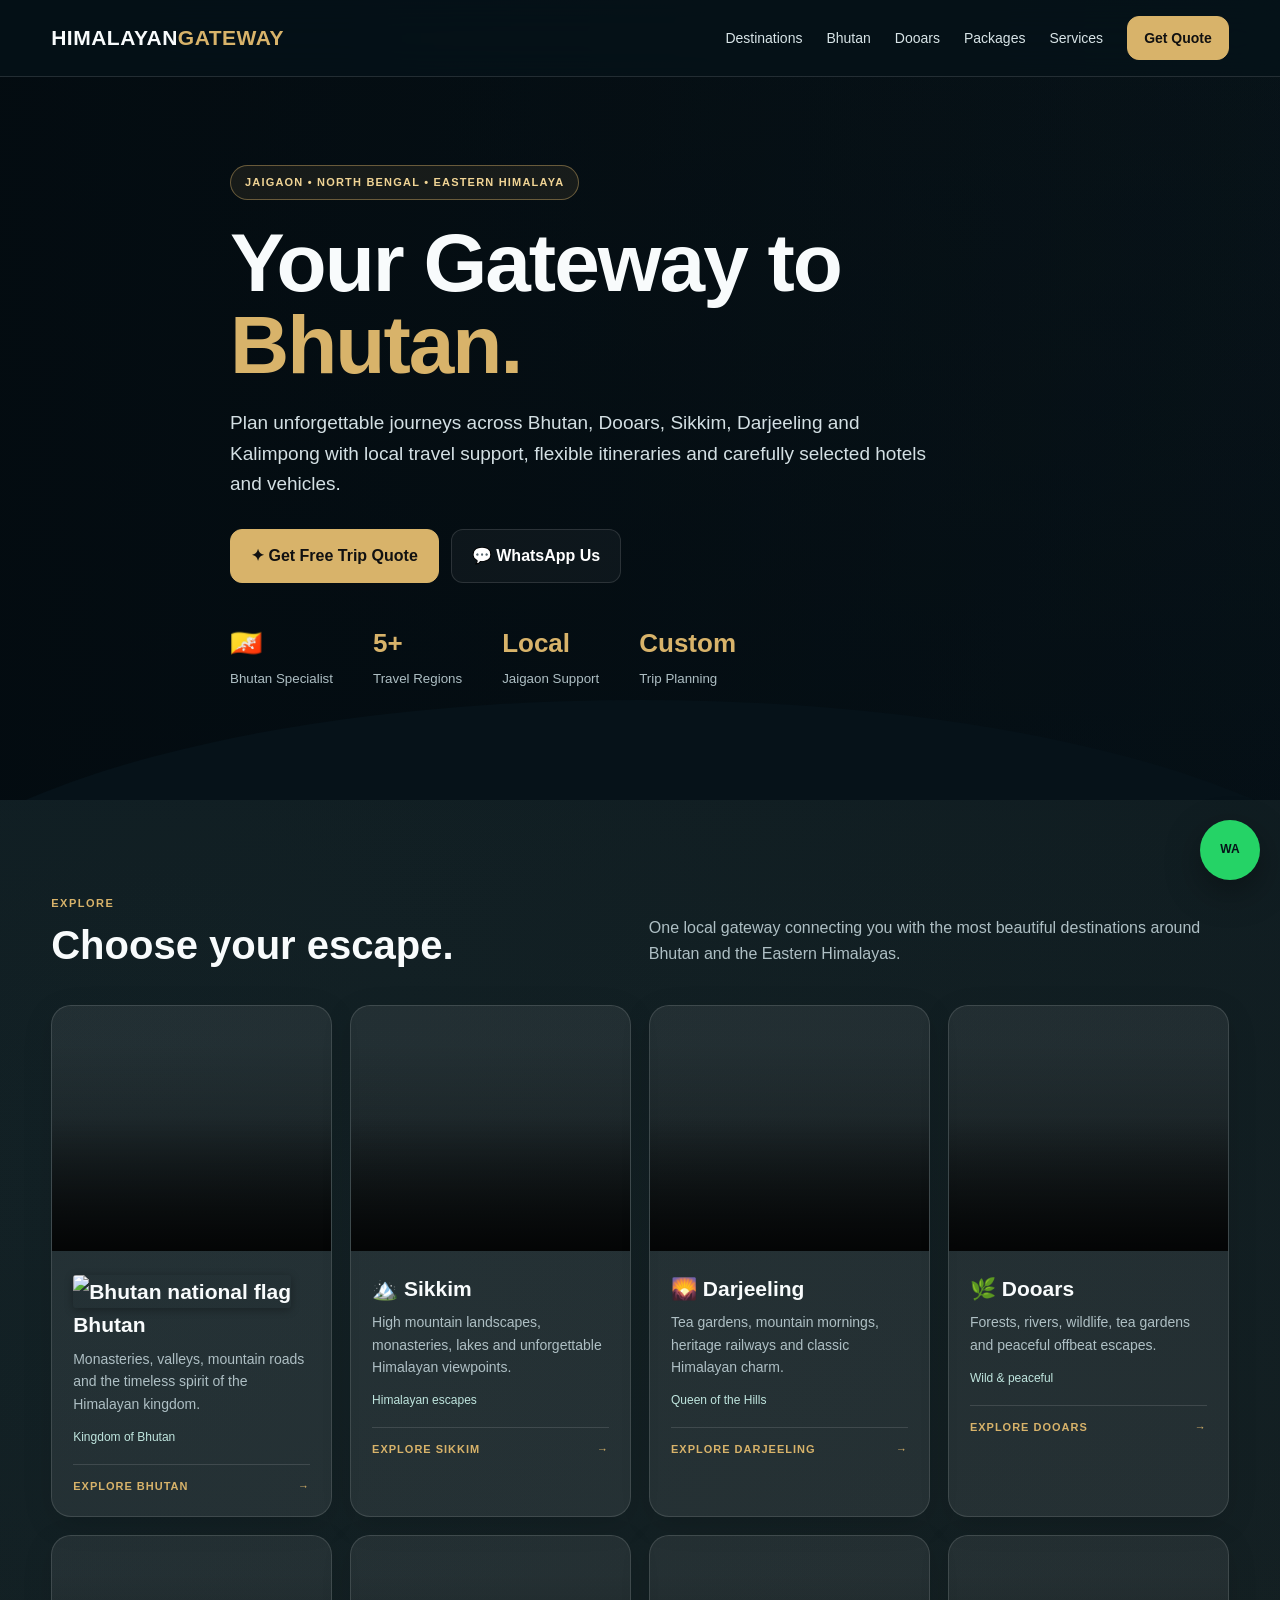
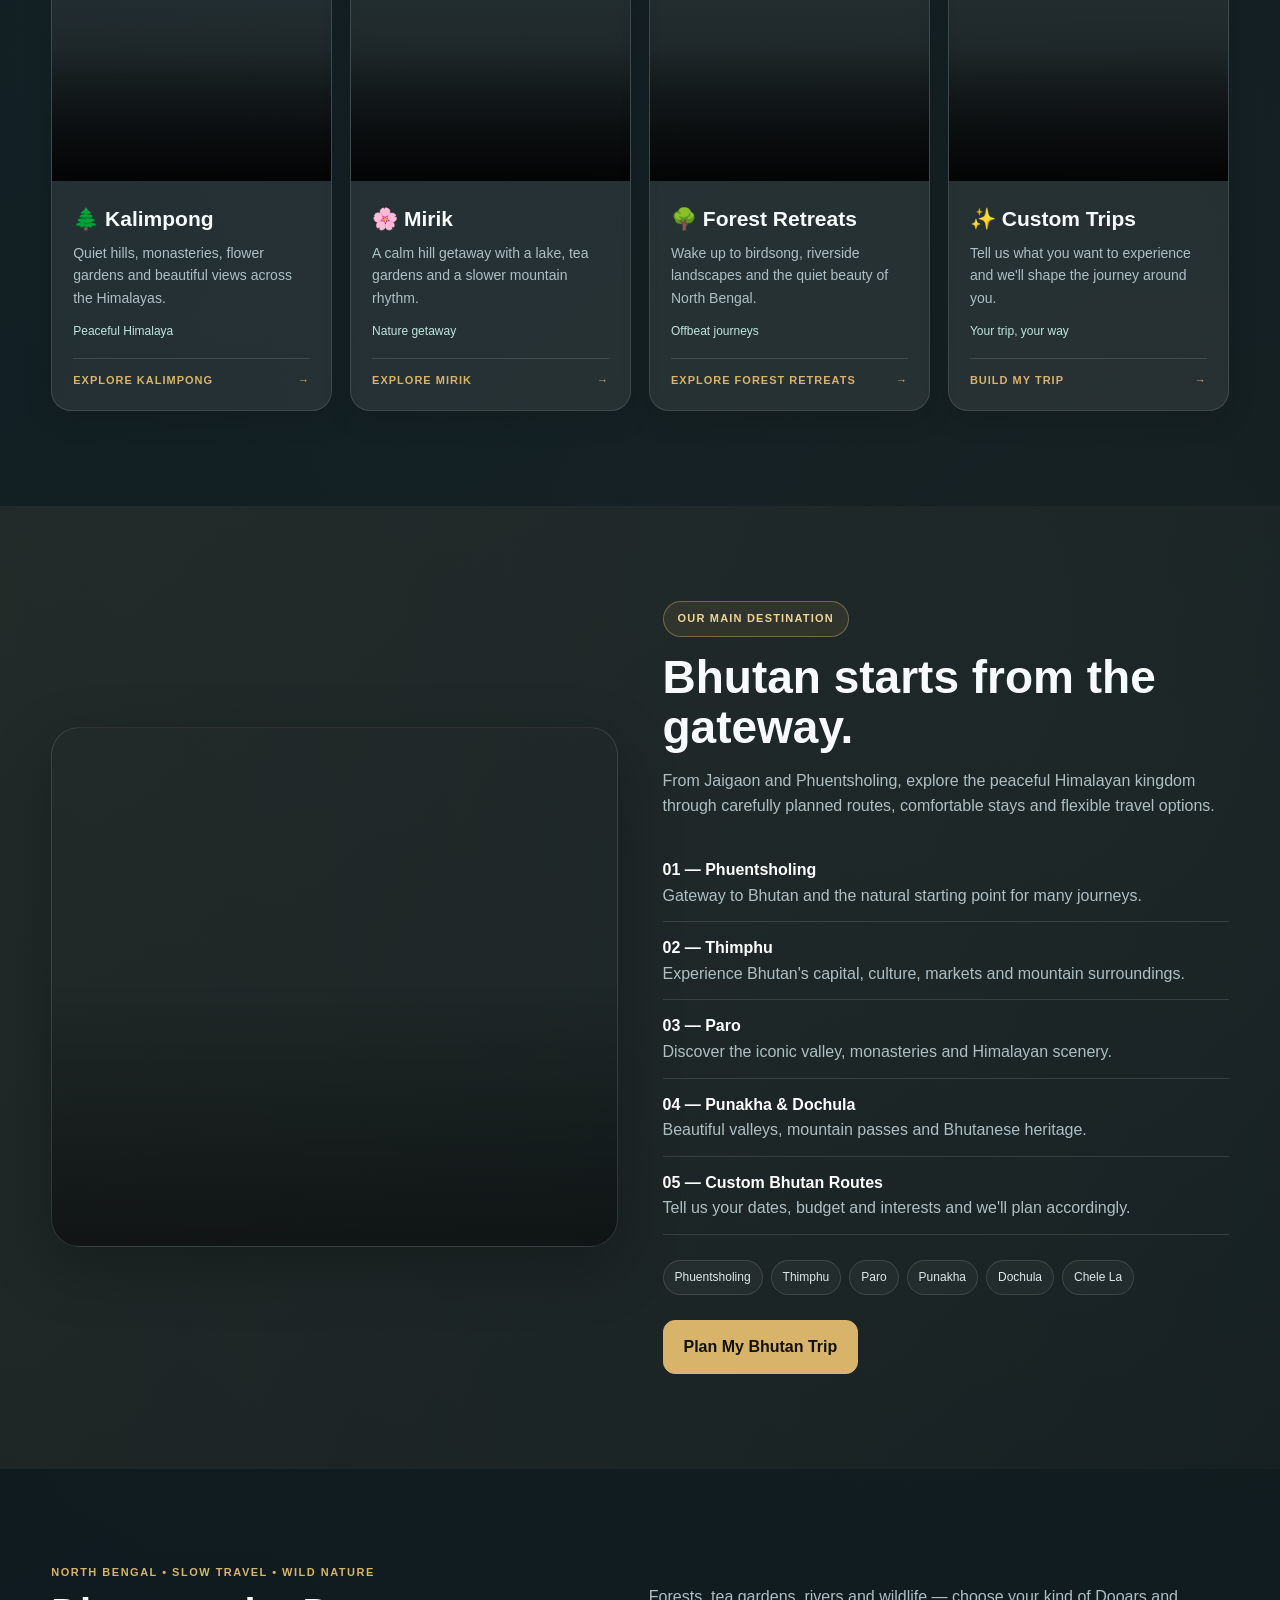
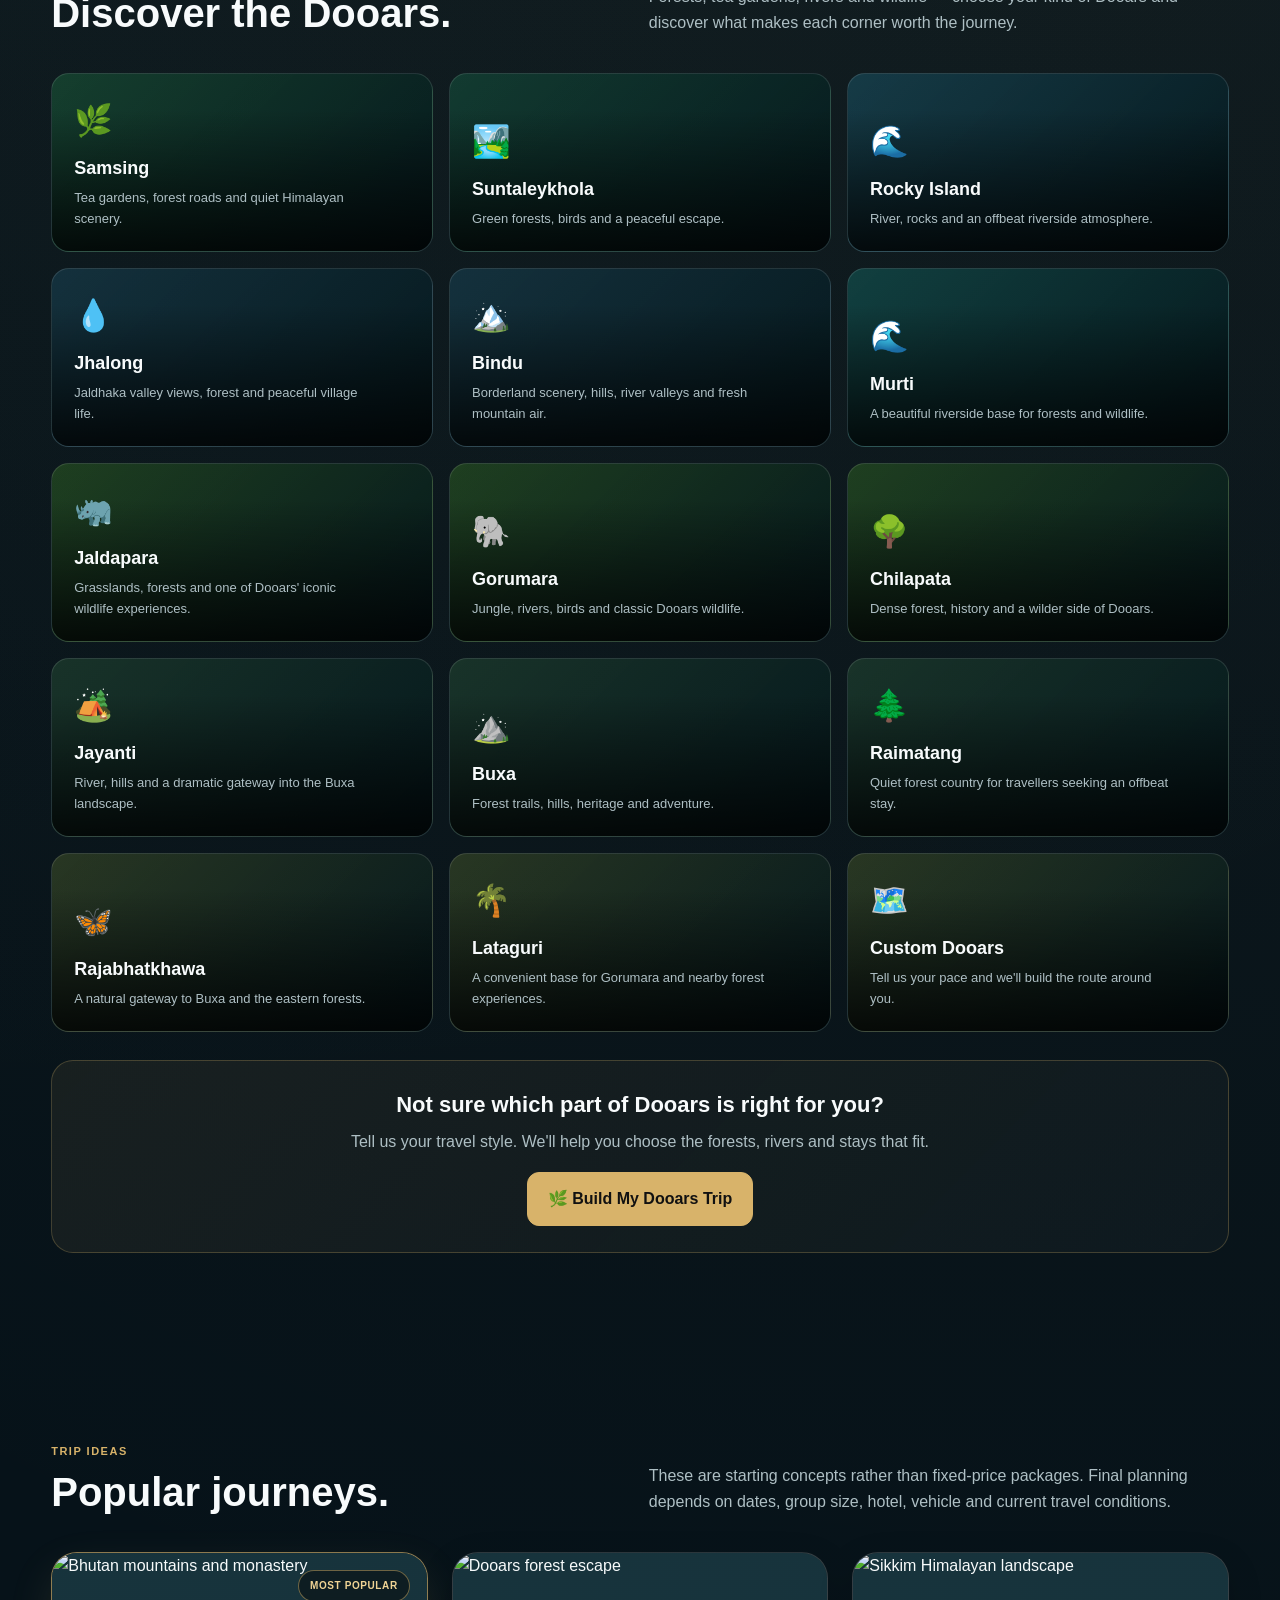
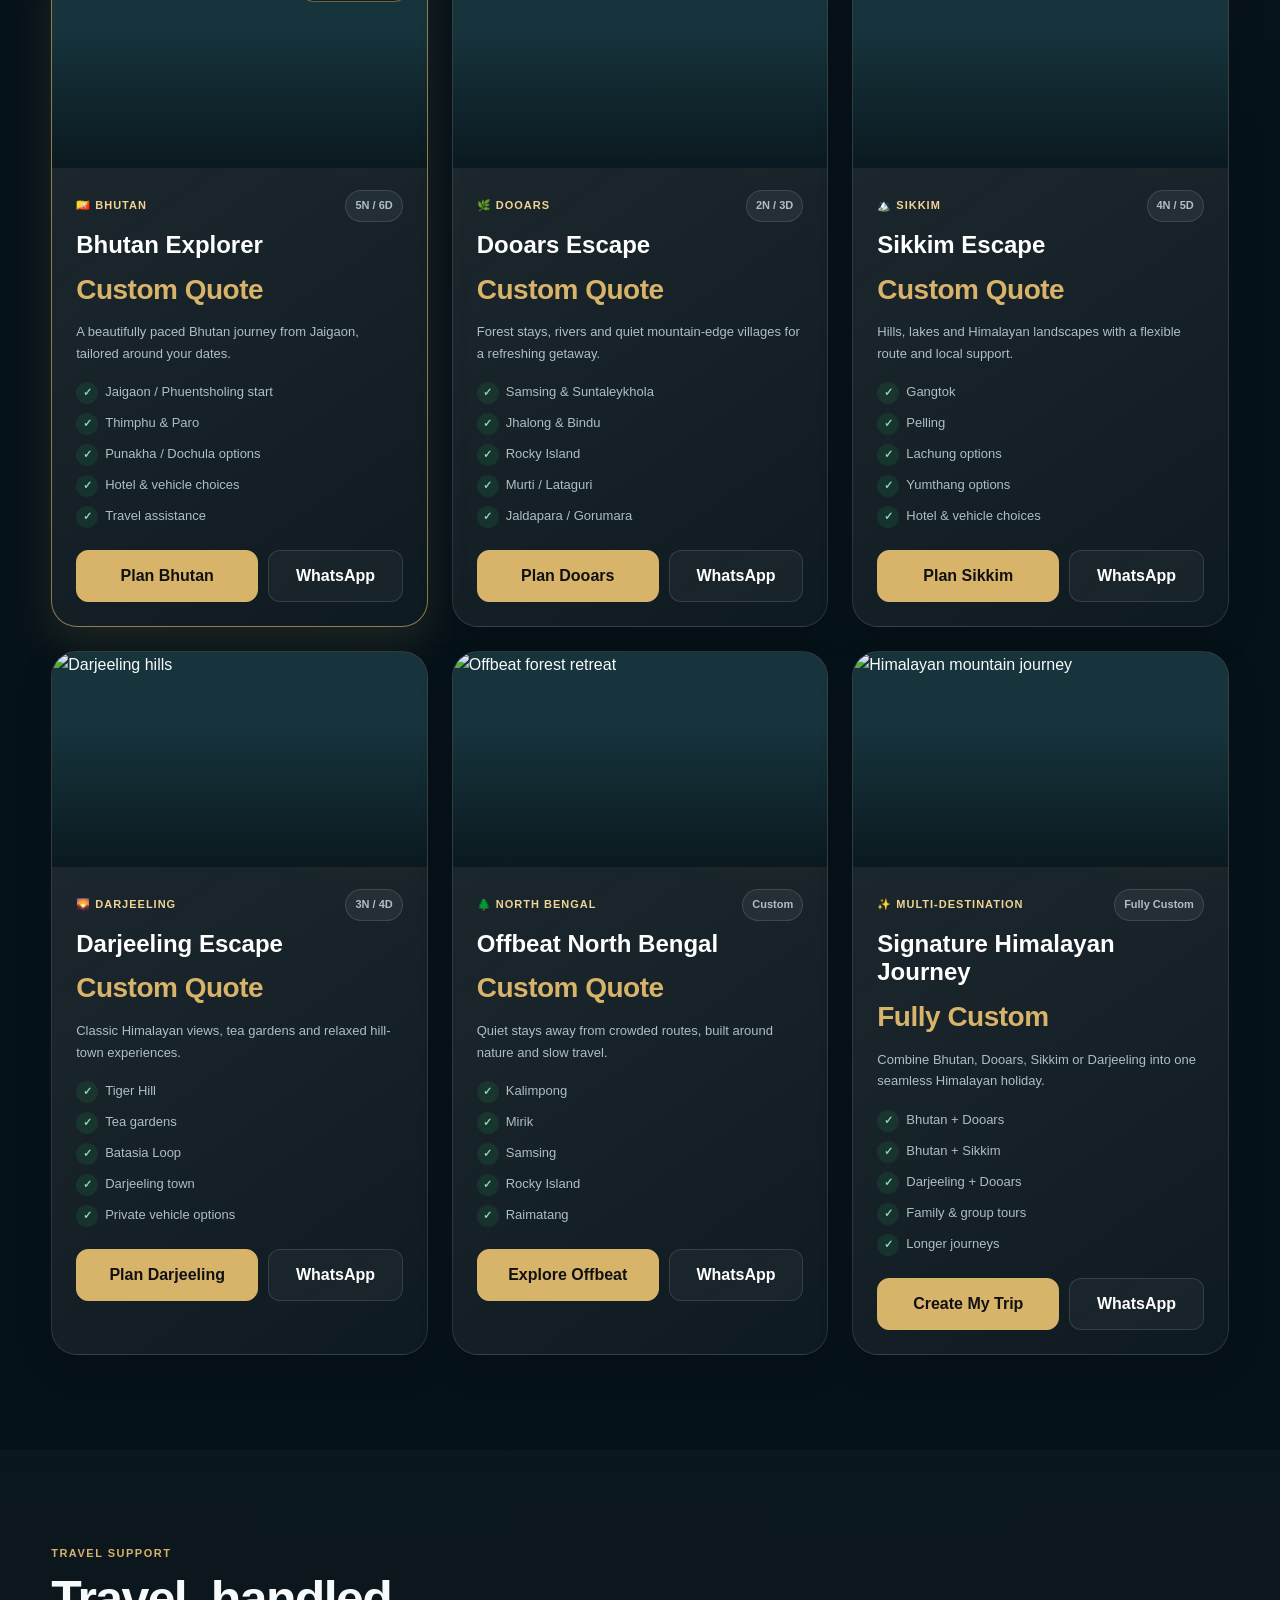
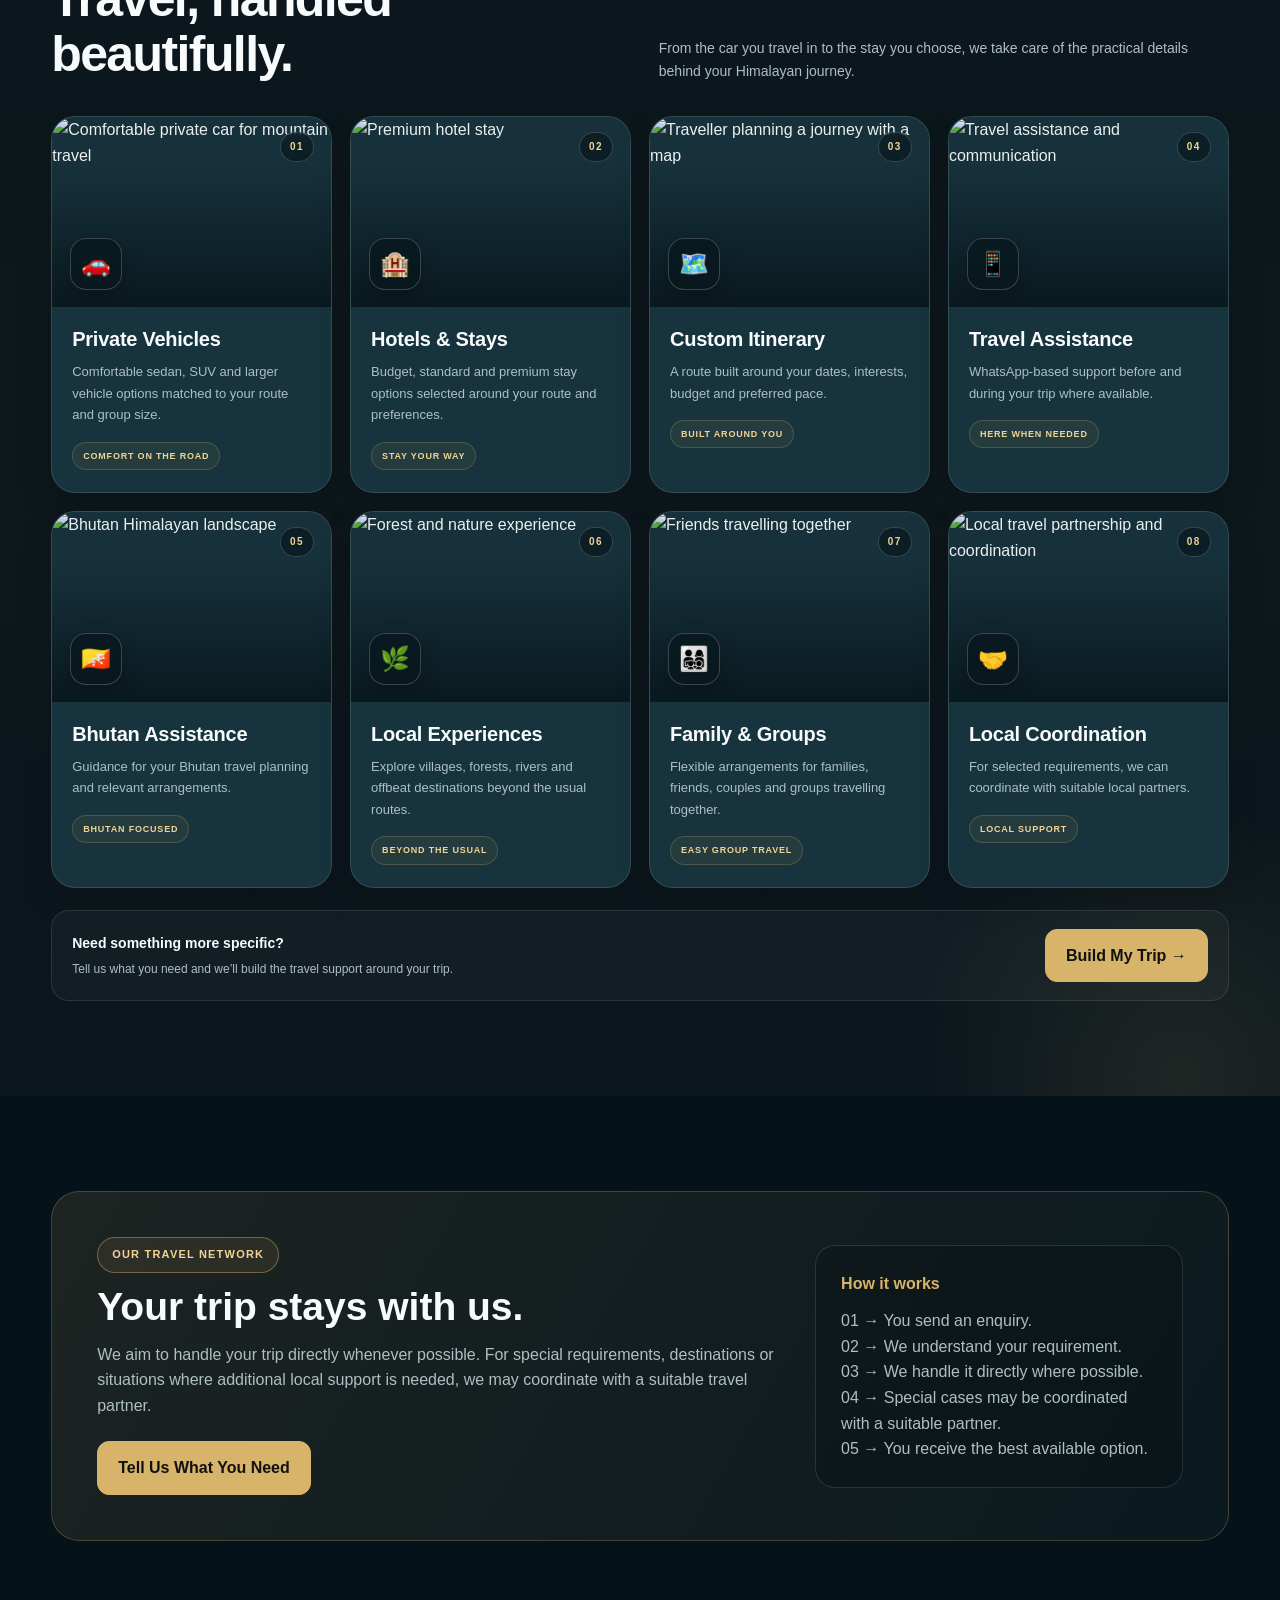
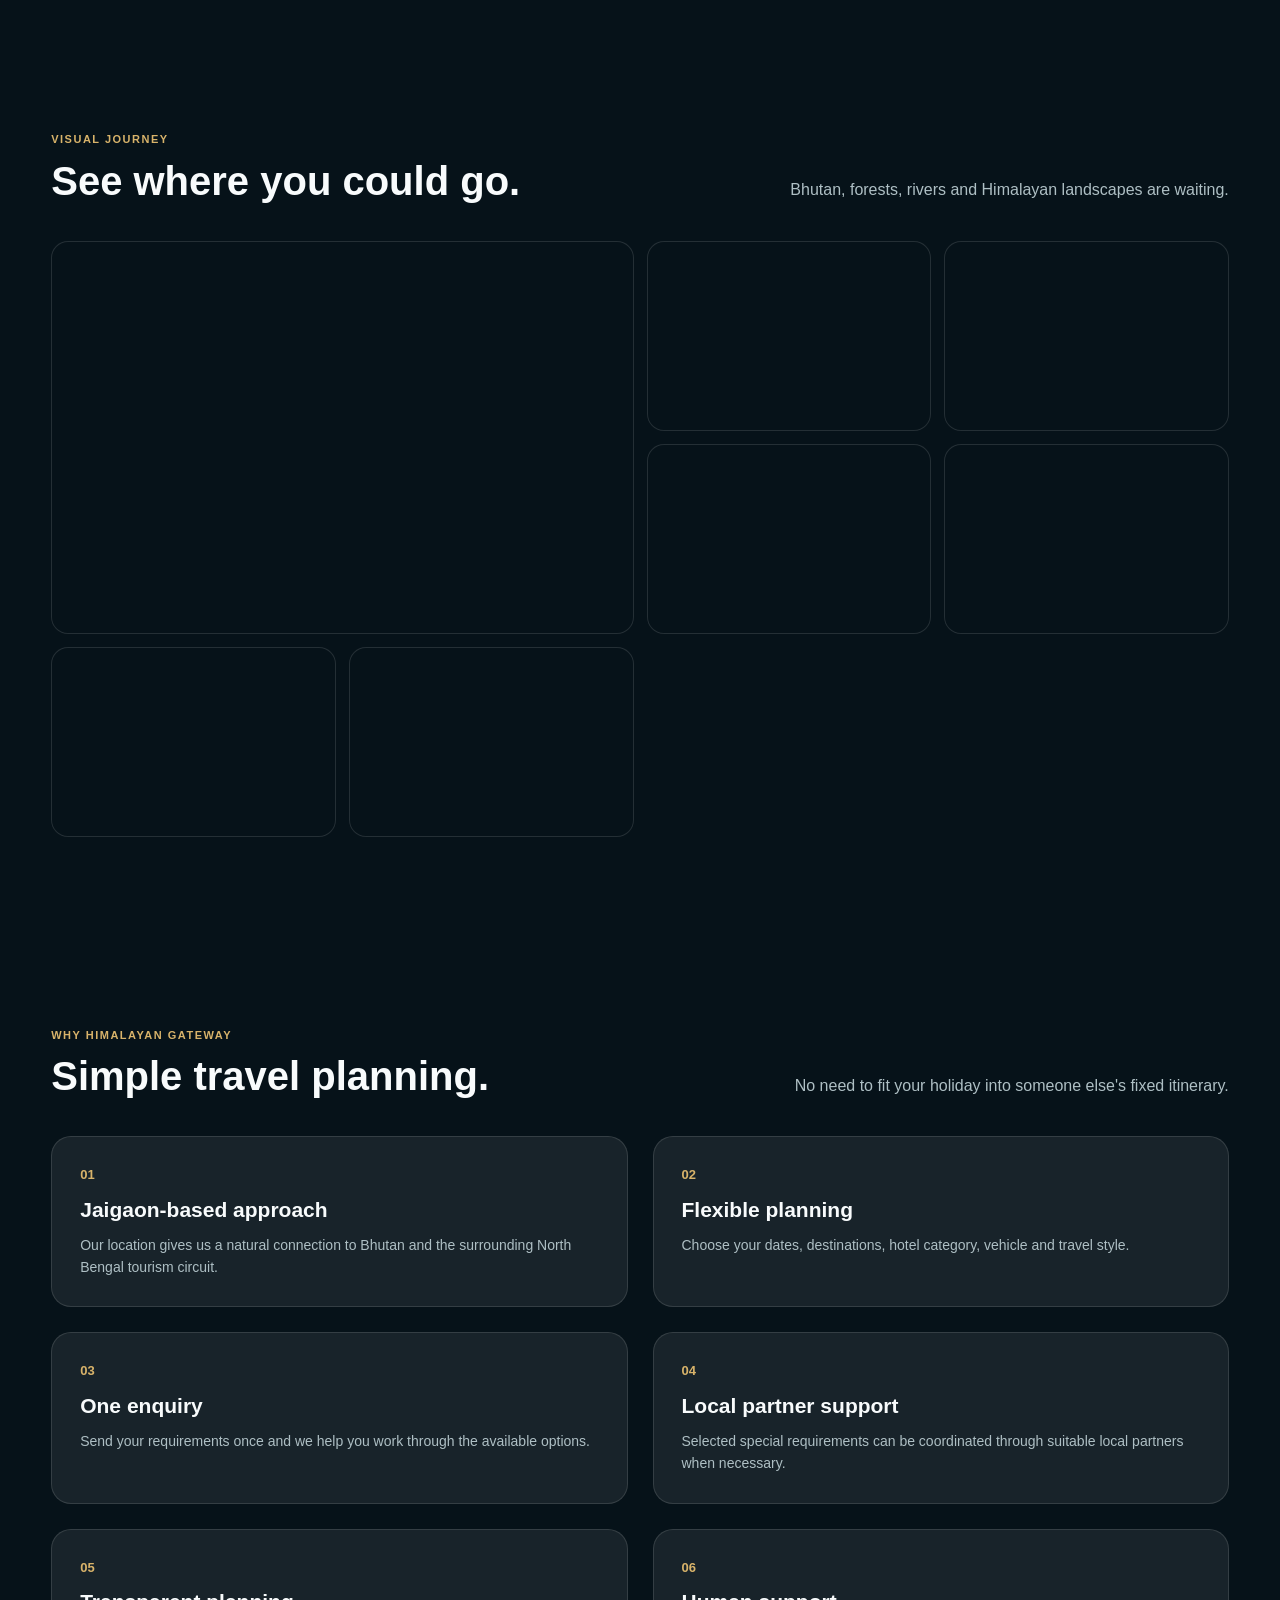
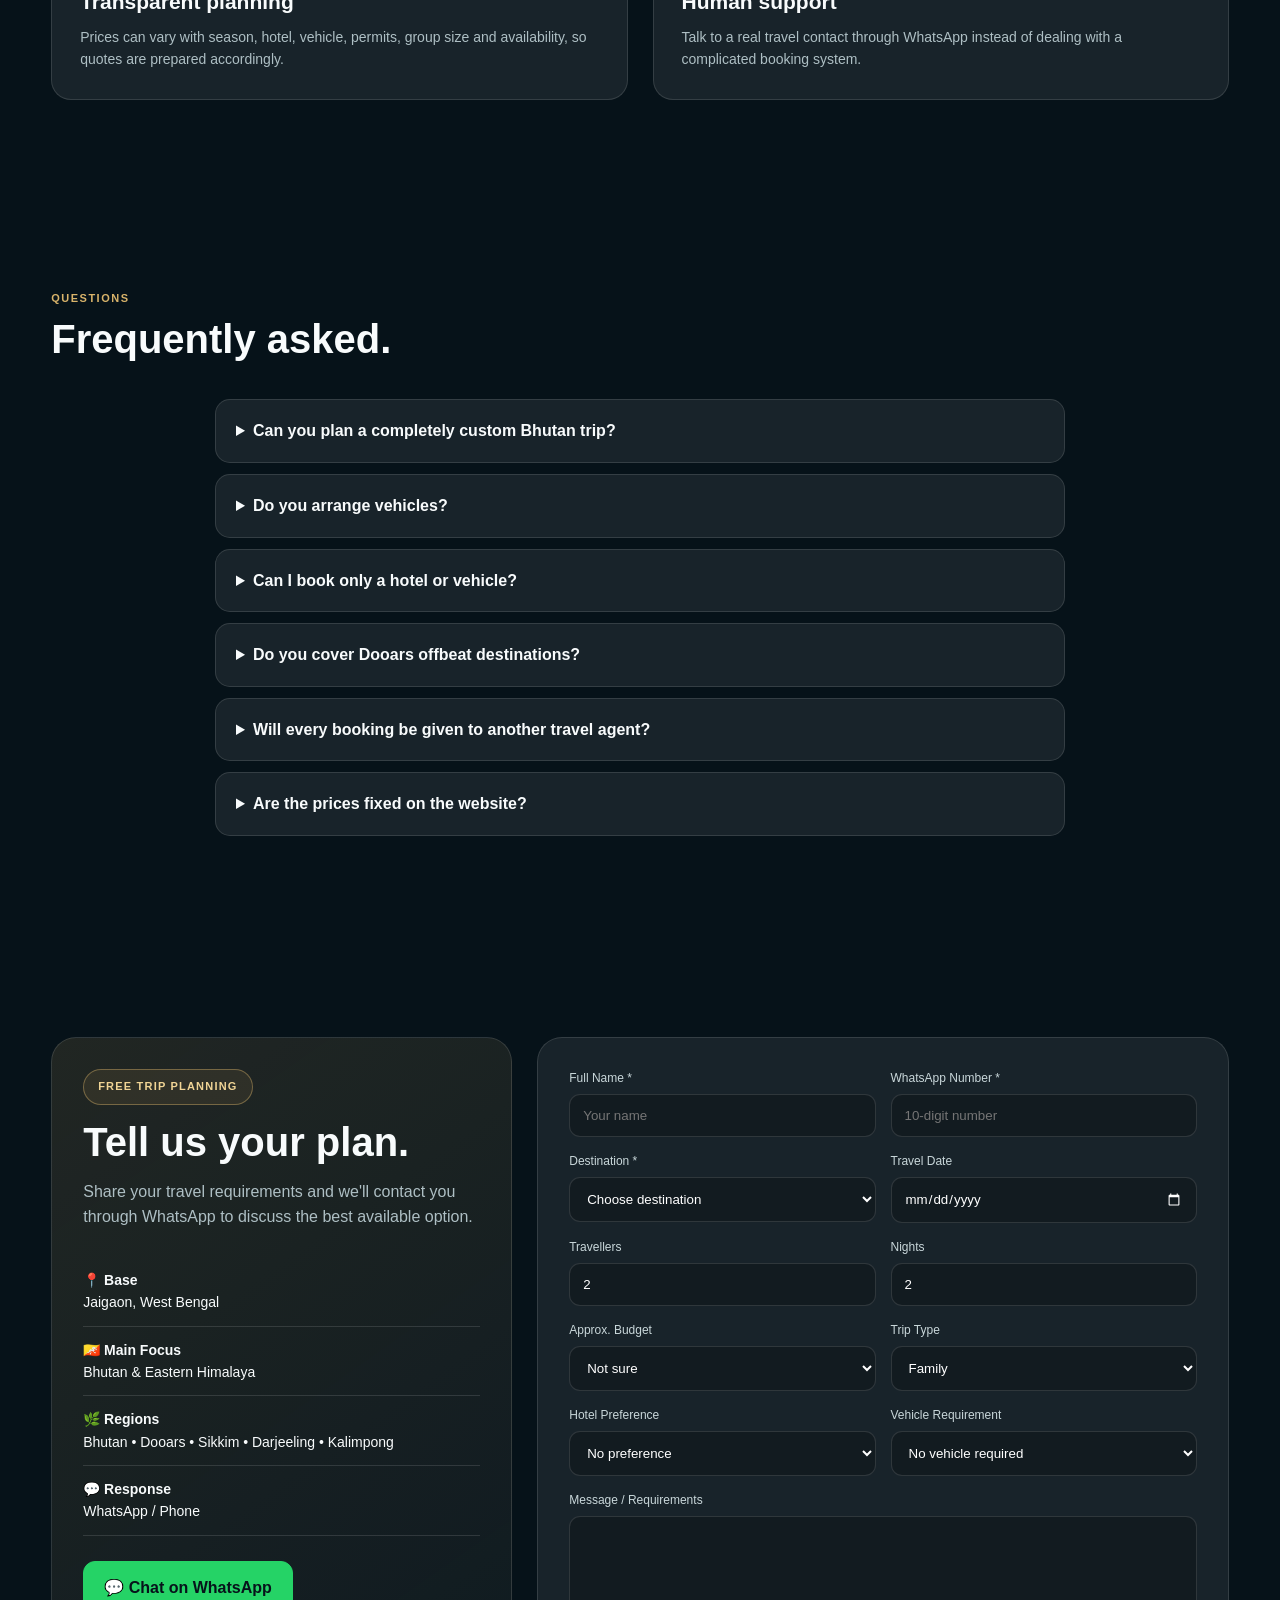
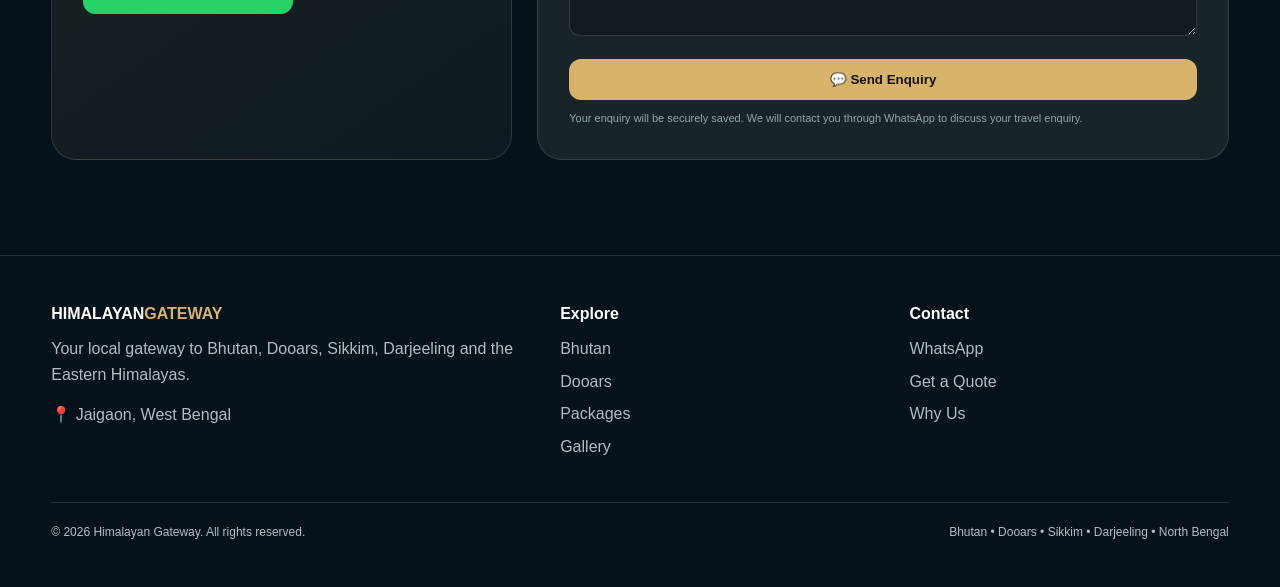
==== index.html @ 7fc57917 "Change greeting from 'Hello' to 'Goodbye'" ====
<!DOCTYPE html>
<html lang="en">
<head>
<meta charset="UTF-8">
<meta name="viewport" content="width=device-width, initial-scale=1.0">

<!-- ================= SEO ================= -->
<title>Himalayan Gateway | Bhutan Tours from Jaigaon, Dooars, Sikkim & Darjeeling</title>

<meta name="description" content="Plan Bhutan tours from Jaigaon, plus Dooars, Sikkim, Darjeeling and Kalimpong trips with Himalayan Gateway. Get custom itineraries, hotels, vehicles and local travel support.">

<meta name="keywords" content="Bhutan tour from Jaigaon, Bhutan travel from Jaigaon, Jaigaon Bhutan tour, Jaigaon travel agent, Phuentsholing tour, Bhutan package, Bhutan trip, Dooars tour, Dooars travel, Samsing tour, Suntaleykhola, Rocky Island, Jhalong, Bindu, Sikkim tour, Darjeeling tour, Kalimpong tour, North Bengal travel">

<meta name="author" content="Himalayan Gateway">
<meta name="robots" content="index, follow, max-image-preview:large, max-snippet:-1, max-video-preview:-1">
<meta name="googlebot" content="index, follow, max-image-preview:large, max-snippet:-1, max-video-preview:-1">

<!-- Canonical URL -->
<link rel="canonical" href="https://riddhigroup.github.io/bhutantourism/">

<!-- Search/browser appearance -->
<meta name="theme-color" content="#061219">
<meta name="color-scheme" content="dark">

<!-- Performance -->
<link rel="preconnect" href="https://images.unsplash.com">
<link rel="preconnect" href="https://flagcdn.com">

<!-- ================= OPEN GRAPH ================= -->
<meta property="og:locale" content="en_IN">
<meta property="og:site_name" content="Himalayan Gateway">
<meta property="og:title" content="Himalayan Gateway | Bhutan Tours from Jaigaon & Eastern Himalaya">
<meta property="og:description" content="Plan Bhutan, Dooars, Sikkim, Darjeeling and Kalimpong journeys from Jaigaon with custom itineraries, hotels, vehicles and local travel support.">
<meta property="og:type" content="website">
<meta property="og:url" content="https://riddhigroup.github.io/bhutantourism/">
<meta property="og:image" content="https://images.unsplash.com/photo-1544735716-392fe2489ffa?auto=format&fit=crop&w=1600&q=85">
<meta property="og:image:alt" content="Himalayan mountain landscape representing Bhutan travel">

<!-- ================= X / TWITTER ================= -->
<meta name="twitter:card" content="summary_large_image">
<meta name="twitter:title" content="Himalayan Gateway | Bhutan Tours from Jaigaon">
<meta name="twitter:description" content="Bhutan, Dooars, Sikkim, Darjeeling and Kalimpong travel with local support from Jaigaon.">
<meta name="twitter:image" content="https://images.unsplash.com/photo-1544735716-392fe2489ffa?auto=format&fit=crop&w=1600&q=85">

<!-- ================= STRUCTURED DATA ================= -->
<script type="application/ld+json">
{
  "@context": "https://schema.org",
  "@type": "TravelAgency",
  "name": "Himalayan Gateway",
  "url": "https://riddhigroup.github.io/bhutantourism/",
  "description": "Travel planning and local travel support for Bhutan, Dooars, Sikkim, Darjeeling and Kalimpong journeys from Jaigaon.",
  "areaServed": [
    "Jaigaon",
    "Bhutan",
    "Dooars",
    "Sikkim",
    "Darjeeling",
    "Kalimpong"
  ],
  "knowsAbout": [
    "Bhutan travel",
    "Bhutan tours",
    "Dooars travel",
    "Sikkim tours",
    "Darjeeling tours",
    "Kalimpong tours"
  ]
}
</script>

<style>
:root{
  --bg:#061219;
  --bg2:#0b2028;
  --card:rgba(255,255,255,.075);
  --card2:rgba(255,255,255,.045);
  --text:#f8fbfc;
  --muted:#aebfc4;
  --gold:#d8b36a;
  --gold2:#f0d495;
  --green:#8fd3c7;
  --line:rgba(255,255,255,.12);
  --success:#25D366;
  --shadow:0 20px 60px rgba(0,0,0,.25);
}

*{
  box-sizing:border-box;
  margin:0;
  padding:0;
}

html{
  scroll-behavior:smooth;
}

body{
  font-family:Arial,Helvetica,sans-serif;
  background:
    radial-gradient(circle at 10% 10%,rgba(143,211,199,.06),transparent 30%),
    radial-gradient(circle at 90% 20%,rgba(216,179,106,.06),transparent 28%),
    var(--bg);
  color:var(--text);
  line-height:1.6;
}

body.menu-open{
  overflow:hidden;
}

a{
  color:inherit;
  text-decoration:none;
}

img{
  max-width:100%;
}

.container{
  width:min(1180px,92%);
  margin:auto;
}

/* ================= HEADER ================= */

header{
  position:fixed;
  top:0;
  left:0;
  right:0;
  z-index:1000;
  background:rgba(6,18,25,.78);
  backdrop-filter:blur(18px);
  border-bottom:1px solid var(--line);
}

.nav{
  min-height:76px;
  display:flex;
  align-items:center;
  justify-content:space-between;
  gap:20px;
}

.logo{
  font-size:21px;
  font-weight:900;
  letter-spacing:.5px;
  white-space:nowrap;
}

.logo span{
  color:var(--gold);
}

.navlinks{
  display:flex;
  align-items:center;
  gap:24px;
  font-size:14px;
  color:#d8e4e7;
}

.navlinks a{
  transition:.25s;
}

.navlinks a:hover{
  color:var(--gold);
}

.nav-cta{
  padding:10px 16px!important;
}

.menu-btn{
  display:none;
  background:none;
  border:1px solid var(--line);
  color:white;
  border-radius:10px;
  padding:8px 11px;
  font-size:20px;
  cursor:pointer;
}

/* ================= BUTTONS ================= */

.btn{
  display:inline-flex;
  align-items:center;
  justify-content:center;
  gap:8px;
  padding:13px 20px;
  border-radius:12px;
  border:1px solid var(--line);
  font-weight:800;
  cursor:pointer;
  transition:.25s;
}

.btn:hover{
  transform:translateY(-2px);
}

.btn-primary{
  background:var(--gold);
  color:#111;
  border-color:var(--gold);
}

.btn-primary:hover{
  filter:brightness(1.07);
}

.btn-outline{
  background:rgba(255,255,255,.04);
  color:white;
}

.btn-outline:hover{
  background:rgba(255,255,255,.1);
}

.btn-green{
  background:var(--success);
  color:#07131b;
  border-color:var(--success);
}

/* ================= HERO ================= */

.hero{
  min-height:800px;
  padding:155px 0 100px;
  display:flex;
  align-items:center;
  position:relative;
  overflow:hidden;

  background:
    linear-gradient(90deg,rgba(3,11,16,.94) 0%,rgba(3,11,16,.72) 48%,rgba(3,11,16,.35) 100%),
    linear-gradient(180deg,rgba(4,12,18,.15),rgba(6,18,25,.98)),
    url('https://images.unsplash.com/photo-1544735716-392fe2489ffa?auto=format&fit=crop&w=2000&q=90')
    center/cover;
}

.hero:after{
  content:"";
  position:absolute;
  bottom:-150px;
  left:-10%;
  width:120%;
  height:250px;
  background:var(--bg);
  border-radius:50% 50% 0 0/100% 100% 0 0;
}

.hero-content{
  max-width:820px;
  position:relative;
  z-index:2;
}

.badge{
  display:inline-block;
  border:1px solid rgba(216,179,106,.42);
  background:rgba(216,179,106,.09);
  color:var(--gold2);
  padding:8px 14px;
  border-radius:999px;
  font-size:11px;
  font-weight:800;
  letter-spacing:1.2px;
  text-transform:uppercase;
}

.hero h1{
  font-size:clamp(45px,7vw,82px);
  line-height:1;
  margin:22px 0;
  letter-spacing:-2px;
}

.hero h1 span{
  color:var(--gold);
}

.hero p{
  font-size:19px;
  color:#d4e0e4;
  max-width:720px;
}

.hero-actions{
  display:flex;
  gap:12px;
  flex-wrap:wrap;
  margin-top:30px;
}

.stats{
  display:flex;
  gap:40px;
  margin-top:40px;
  flex-wrap:wrap;
}

.stat strong{
  display:block;
  font-size:26px;
  color:var(--gold);
}

.stat small{
  color:var(--muted);
}

/* ================= GENERAL ================= */

section{
  padding:95px 0;
  scroll-margin-top:88px;
}

.section-head{
  display:flex;
  justify-content:space-between;
  align-items:end;
  gap:30px;
  margin-bottom:38px;
}

.section-head h2{
  font-size:40px;
  line-height:1.1;
}

.section-head p{
  color:var(--muted);
  max-width:580px;
}

.kicker{
  color:var(--gold);
  text-transform:uppercase;
  letter-spacing:1.5px;
  font-size:11px;
  font-weight:900;
  margin-bottom:10px;
}


/* ================= PREMIUM DESTINATION EXPERIENCE ================= */
.destination-card-premium{
  cursor:pointer;
  position:relative;
  isolation:isolate;
}
.destination-card-premium .card-img{
  height:245px;
  transition:transform .6s cubic-bezier(.2,.7,.2,1), filter .4s ease;
}
.destination-card-premium:hover .card-img{
  transform:scale(1.055);
  filter:saturate(1.08);
}
.destination-card-premium .card-img:before{
  content:"";
  position:absolute;
  inset:0;
  background:linear-gradient(180deg,rgba(0,0,0,.02) 15%,rgba(0,0,0,.18) 45%,rgba(0,0,0,.82) 100%);
  z-index:1;
}
.destination-card-premium .card-body{
  position:relative;
}
.destination-card-premium .explore-label{
  display:flex;
  align-items:center;
  justify-content:space-between;
  margin-top:15px;
  padding-top:13px;
  border-top:1px solid var(--line);
  font-size:11px;
  font-weight:800;
  letter-spacing:1px;
  text-transform:uppercase;
  color:var(--gold);
}
.destination-card-premium .explore-arrow{
  transition:transform .25s ease;
}
.destination-card-premium:hover .explore-arrow{
  transform:translateX(5px);
}
.bhutan-flag-mini{
  width:30px;
  height:21px;
  object-fit:cover;
  border-radius:3px;
  vertical-align:-3px;
  margin-right:7px;
  box-shadow:0 2px 8px rgba(0,0,0,.3);
}
.destination-experience-modal{
  position:fixed;
  inset:0;
  z-index:99999;
  display:none;
  align-items:center;
  justify-content:center;
  padding:18px;
  background:rgba(2,8,12,.82);
  backdrop-filter:blur(12px);
}
.destination-experience-modal.show{display:flex}
.destination-experience-shell{
  width:min(1120px,100%);
  max-height:94vh;
  overflow:auto;
  background:linear-gradient(145deg,#0c2029,#07151c);
  border:1px solid rgba(216,179,106,.24);
  border-radius:30px;
  box-shadow:0 35px 100px rgba(0,0,0,.58);
  scrollbar-width:thin;
}
.destination-experience-hero{
  min-height:440px;
  position:relative;
  background-position:center;
  background-size:cover;
  display:flex;
  align-items:flex-end;
  overflow:hidden;
}
.destination-experience-hero:after{
  content:"";
  position:absolute;
  inset:0;
  background:linear-gradient(180deg,rgba(0,0,0,.05) 25%,rgba(0,0,0,.86) 100%);
}
.destination-experience-content{
  position:relative;
  z-index:2;
  padding:42px;
  width:100%;
}
.destination-experience-kicker{
  display:inline-flex;
  align-items:center;
  gap:8px;
  color:var(--gold);
  font-size:11px;
  font-weight:900;
  letter-spacing:1.7px;
  text-transform:uppercase;
  margin-bottom:12px;
}
.destination-experience-content h2{
  font-size:clamp(38px,6vw,66px);
  line-height:1;
  margin:0 0 13px;
  letter-spacing:-2px;
}
.destination-experience-content .lead{
  max-width:720px;
  color:#dbe6e9;
  font-size:17px;
  line-height:1.65;
}
.destination-modal-close{
  position:absolute;
  z-index:5;
  right:20px;
  top:20px;
  width:44px;
  height:44px;
  border-radius:50%;
  border:1px solid rgba(255,255,255,.22);
  background:rgba(0,0,0,.35);
  color:#fff;
  font-size:23px;
  cursor:pointer;
  backdrop-filter:blur(8px);
}
.destination-modal-body{
  padding:34px 42px 42px;
}
.destination-modal-grid{
  display:grid;
  grid-template-columns:1.2fr .8fr;
  gap:25px;
}
.destination-modal-panel{
  background:rgba(255,255,255,.035);
  border:1px solid var(--line);
  border-radius:20px;
  padding:24px;
}
.destination-modal-panel h3{
  margin:0 0 14px;
  font-size:18px;
}
.destination-modal-panel p{
  color:var(--muted);
  line-height:1.7;
  margin:0;
}
.destination-pills{
  display:flex;
  flex-wrap:wrap;
  gap:8px;
}
.destination-pills span{
  border:1px solid rgba(216,179,106,.2);
  background:rgba(216,179,106,.07);
  color:#e7edf0;
  padding:8px 12px;
  border-radius:999px;
  font-size:12px;
}
.destination-route{
  display:flex;
  align-items:center;
  flex-wrap:wrap;
  gap:9px;
  color:#dfe9eb;
  font-size:13px;
}
.destination-route span{
  padding:9px 12px;
  border-radius:10px;
  background:rgba(255,255,255,.045);
  border:1px solid var(--line);
}
.destination-route b{color:var(--gold)}
.destination-modal-cta{
  margin-top:25px;
  display:flex;
  gap:10px;
  flex-wrap:wrap;
}
@media(max-width:800px){
  .destination-modal-grid{grid-template-columns:1fr}
  .destination-experience-hero{min-height:390px}
  .destination-experience-content,.destination-modal-body{padding:28px 22px}
}
@media(max-width:520px){
  .destination-experience-modal{padding:8px}
  .destination-experience-shell{border-radius:22px}
  .destination-experience-hero{min-height:350px}
}

/* ================= DESTINATIONS ================= */

.grid{
  display:grid;
  grid-template-columns:repeat(4,1fr);
  gap:18px;
}

.card{
  background:var(--card);
  border:1px solid var(--line);
  border-radius:20px;
  overflow:hidden;
  transition:.3s;
  box-shadow:0 8px 30px rgba(0,0,0,.12);
}

.card:hover{
  transform:translateY(-7px);
  border-color:rgba(216,179,106,.45);
  box-shadow:var(--shadow);
}

.card-img{
  height:210px;
  background-size:cover;
  background-position:center;
  position:relative;
}

.card-img:after{
  content:"";
  position:absolute;
  inset:0;
  background:linear-gradient(transparent 45%,rgba(0,0,0,.45));
}

.card-body{
  padding:21px;
}

.card-body h3{
  font-size:21px;
  margin-bottom:6px;
}

.card-body p{
  color:var(--muted);
  font-size:14px;
}

.tag{
  display:inline-block;
  margin-top:13px;
  color:#bfe5de;
  font-size:12px;
}

/* ================= BHUTAN FEATURE ================= */

.bhutan-feature{
  background:
    linear-gradient(100deg,rgba(216,179,106,.08),rgba(255,255,255,.02));
}

.feature{
  display:grid;
  grid-template-columns:1fr 1fr;
  gap:45px;
  align-items:center;
}

.feature-img{
  min-height:520px;
  border-radius:28px;
  background:
    linear-gradient(180deg,transparent 50%,rgba(0,0,0,.45)),
    url('https://images.unsplash.com/photo-1544735716-392fe2489ffa?auto=format&fit=crop&w=1400&q=90')
    center/cover;
  border:1px solid var(--line);
  box-shadow:var(--shadow);
}

.feature h2{
  font-size:46px;
  line-height:1.1;
  margin:15px 0;
}

.feature p{
  color:var(--muted);
}

.feature-list{
  list-style:none;
  margin-top:25px;
}

.feature-list li{
  padding:13px 0;
  border-bottom:1px solid var(--line);
  color:var(--muted);
}

.feature-list strong{
  color:white;
}

.destination-mini{
  display:flex;
  flex-wrap:wrap;
  gap:8px;
  margin-top:25px;
}

.destination-mini span{
  border:1px solid var(--line);
  padding:7px 11px;
  border-radius:999px;
  font-size:12px;
  color:#dce8ea;
  background:rgba(255,255,255,.04);
}

/* ================= DOOARS ================= */

.dooars-grid{
  display:grid;
  grid-template-columns:repeat(3,1fr);
  gap:16px;
}

.place{
  padding:22px;
  border:1px solid var(--line);
  border-radius:18px;
  background:var(--card2);
  transition:.25s;
}

.place:hover{
  transform:translateY(-4px);
  border-color:rgba(143,211,199,.4);
}

.place-icon{
  font-size:28px;
  margin-bottom:8px;
}

.place h3{
  font-size:18px;
}

.place p{
  color:var(--muted);
  font-size:13px;
  margin-top:5px;
}




/* ================= PREMIUM DESTINATION EXPERIENCE ================= */
/* ================= DOOARS EXPERIENCE ================= */
.dooars-grid .place{
  position:relative;
  cursor:pointer;
  overflow:hidden;
  min-height:170px;
  display:flex;
  flex-direction:column;
  justify-content:flex-end;
  isolation:isolate;
}
.dooars-grid .place::before{
  content:"";
  position:absolute;
  inset:0;
  background:linear-gradient(180deg,transparent 20%,rgba(0,0,0,.78) 100%);
  z-index:-1;
}
.dooars-grid .place::after{
  content:"Explore →";
  position:absolute;
  right:16px;
  top:15px;
  font-size:11px;
  letter-spacing:.5px;
  color:#fff;
  opacity:.0;
  transform:translateY(-5px);
  transition:.25s;
}
.dooars-grid .place:hover::after{opacity:1;transform:none}
.dooars-grid .place:hover{transform:translateY(-7px);border-color:rgba(216,179,106,.65);box-shadow:0 18px 40px rgba(0,0,0,.28)}
.dooars-grid .place-icon{font-size:31px;position:relative;z-index:1}
.dooars-grid .place h3,.dooars-grid .place p{position:relative;z-index:1;margin-bottom:0}
.dooars-grid .place p{max-width:90%}
.dooars-grid .place[data-destination="Samsing"]{background:linear-gradient(135deg,rgba(24,77,52,.72),rgba(5,24,29,.94)),url('https://images.unsplash.com/photo-1473448912268-2022ce9509d8?auto=format&fit=crop&w=900&q=80') center/cover}
.dooars-grid .place[data-destination="Suntaleykhola"]{background:linear-gradient(135deg,rgba(20,74,57,.68),rgba(5,24,29,.94)),url('https://images.unsplash.com/photo-1441974231531-c6227db76b6e?auto=format&fit=crop&w=900&q=80') center/cover}
.dooars-grid .place[data-destination="Rocky Island"]{background:linear-gradient(135deg,rgba(25,76,92,.65),rgba(5,24,29,.94)),url('https://images.unsplash.com/photo-1433086966358-54859d0ed716?auto=format&fit=crop&w=900&q=80') center/cover}
.dooars-grid .place[data-destination="Jhalong"],.dooars-grid .place[data-destination="Bindu"]{background:linear-gradient(135deg,rgba(24,62,78,.65),rgba(5,24,29,.94)),url('https://images.unsplash.com/photo-1501785888041-af3ef285b470?auto=format&fit=crop&w=900&q=80') center/cover}
.dooars-grid .place[data-destination="Murti"]{background:linear-gradient(135deg,rgba(19,84,82,.65),rgba(5,24,29,.94)),url('https://images.unsplash.com/photo-1433086966358-54859d0ed716?auto=format&fit=crop&w=900&q=80') center/cover}
.dooars-grid .place[data-destination="Jaldapara"],.dooars-grid .place[data-destination="Gorumara"],.dooars-grid .place[data-destination="Chilapata"]{background:linear-gradient(135deg,rgba(40,83,34,.66),rgba(5,24,29,.95)),url('https://images.unsplash.com/photo-1448375240586-882707db888b?auto=format&fit=crop&w=900&q=80') center/cover}
.dooars-grid .place[data-destination="Jayanti"],.dooars-grid .place[data-destination="Buxa"],.dooars-grid .place[data-destination="Raimatang"]{background:linear-gradient(135deg,rgba(32,66,48,.66),rgba(5,24,29,.95)),url('https://images.unsplash.com/photo-1500534623283-312aade485b7?auto=format&fit=crop&w=900&q=80') center/cover}
.dooars-grid .place[data-destination="Rajabhatkhawa"],.dooars-grid .place[data-destination="Lataguri"],.dooars-grid .place[data-destination="Custom Dooars"]{background:linear-gradient(135deg,rgba(57,73,39,.65),rgba(5,24,29,.95)),url('https://images.unsplash.com/photo-1500534623283-312aade485b7?auto=format&fit=crop&w=900&q=80') center/cover}

.dooars-cta{
  margin-top:28px;padding:26px;border:1px solid rgba(216,179,106,.25);border-radius:22px;
  background:linear-gradient(135deg,rgba(216,179,106,.08),rgba(255,255,255,.025));text-align:center
}
.dooars-cta h3{margin:0 0 7px;font-size:22px}.dooars-cta p{margin:0 0 17px;color:var(--muted)}

/* Dooars modal */
.dooars-modal{position:fixed;inset:0;background:rgba(2,8,12,.82);backdrop-filter:blur(9px);z-index:9999;display:none;overflow-y:auto;padding:28px 16px}
.dooars-modal.show{display:flex;align-items:flex-start;justify-content:center}
.dooars-modal-card{width:min(980px,100%);margin:auto;background:#081820;border:1px solid rgba(255,255,255,.12);border-radius:28px;overflow:hidden;box-shadow:0 30px 100px rgba(0,0,0,.55);position:relative}
.dooars-modal-close{position:absolute;right:18px;top:18px;width:42px;height:42px;border:1px solid rgba(255,255,255,.2);border-radius:50%;background:rgba(0,0,0,.42);color:#fff;font-size:22px;cursor:pointer;z-index:3}
.dooars-modal-hero{min-height:360px;padding:42px;display:flex;align-items:flex-end;position:relative;background-position:center;background-size:cover}
.dooars-modal-hero::after{content:"";position:absolute;inset:0;background:linear-gradient(180deg,rgba(0,0,0,.05),rgba(0,0,0,.82))}
.dooars-modal-hero-content{position:relative;z-index:1;max-width:720px}.dooars-modal-kicker{font-size:12px;letter-spacing:2px;text-transform:uppercase;color:#e5c982;margin-bottom:9px}
.dooars-modal-hero h2{font-size:clamp(34px,6vw,62px);margin:0 0 8px;line-height:.98}.dooars-modal-hero p{font-size:16px;color:#d8e4e6;margin:0;max-width:680px;line-height:1.65}
.dooars-modal-body{padding:32px}.dooars-story{font-size:17px;line-height:1.75;color:#d5e1e3;margin:0 0 24px}.dooars-modal-grid{display:grid;grid-template-columns:1.1fr .9fr;gap:22px}
.dooars-box{border:1px solid rgba(255,255,255,.1);border-radius:19px;padding:22px;background:rgba(255,255,255,.025)}
.dooars-box h4{margin:0 0 14px;font-size:16px}.dooars-tags{display:flex;flex-wrap:wrap;gap:8px}.dooars-tags span{padding:8px 11px;border-radius:999px;background:rgba(143,211,199,.09);border:1px solid rgba(143,211,199,.16);font-size:12px;color:#dceceb}
.dooars-route{display:flex;flex-wrap:wrap;align-items:center;gap:8px;color:#dce7e8;font-size:13px}.dooars-route span{padding:8px 10px;border-radius:10px;background:rgba(216,179,106,.09);border:1px solid rgba(216,179,106,.18)}
.dooars-modal-actions{display:flex;flex-wrap:wrap;gap:10px;margin-top:25px}.dooars-modal-actions a,.dooars-modal-actions button{border:0;cursor:pointer}
@media(max-width:760px){.dooars-grid{grid-template-columns:1fr}.dooars-modal{padding:10px}.dooars-modal-hero{min-height:330px;padding:26px}.dooars-modal-body{padding:22px}.dooars-modal-grid{grid-template-columns:1fr}}

/* ================= PACKAGES — PREMIUM ================= */
.package-status{grid-column:1/-1;text-align:center;padding:25px;border:1px dashed var(--line);border-radius:18px;color:var(--muted);background:rgba(255,255,255,.025)}
.packages{display:grid;grid-template-columns:repeat(3,minmax(0,1fr));gap:24px;align-items:stretch}
.package{padding:0 0 24px;border:1px solid rgba(255,255,255,.11);border-radius:26px;background:linear-gradient(145deg,rgba(255,255,255,.105),rgba(255,255,255,.035));position:relative;overflow:hidden;transition:transform .35s ease,box-shadow .35s ease,border-color .35s ease;box-shadow:0 12px 35px rgba(0,0,0,.16);isolation:isolate}
.package:before{content:"";position:absolute;inset:0;background:radial-gradient(circle at 90% 0%,rgba(216,179,106,.14),transparent 32%);pointer-events:none;z-index:-1}
.package:hover{transform:translateY(-9px);border-color:rgba(216,179,106,.42);box-shadow:0 25px 55px rgba(0,0,0,.28)}
.package.featured{border-color:rgba(216,179,106,.62);box-shadow:0 18px 45px rgba(216,179,106,.12)}
.package-image-wrap{height:215px;position:relative;overflow:hidden;background:#17343d}
.package-image{width:100%;height:100%;object-fit:cover;display:block;transition:transform .6s ease;filter:saturate(1.08) contrast(1.03)}
.package:hover .package-image{transform:scale(1.06)}
.package-image-wrap:after{content:"";position:absolute;inset:0;background:linear-gradient(180deg,rgba(4,13,17,.02) 35%,rgba(4,13,17,.68) 100%);pointer-events:none}
.package-badge{position:absolute;right:17px;top:17px;z-index:3;background:rgba(13,25,29,.82);backdrop-filter:blur(10px);color:var(--gold2);border:1px solid rgba(216,179,106,.48);padding:7px 11px;border-radius:999px;font-size:10px;font-weight:900;letter-spacing:.6px}
.package-content{padding:22px 24px 0}
.package-kicker{display:flex;justify-content:space-between;align-items:center;gap:10px;margin-bottom:9px;color:var(--muted);font-size:11px;font-weight:800;text-transform:uppercase;letter-spacing:1px}
.package-destination{color:var(--gold2);white-space:nowrap;overflow:hidden;text-overflow:ellipsis}
.package-duration{padding:6px 9px;border-radius:999px;background:rgba(255,255,255,.06);border:1px solid var(--line);text-transform:none;letter-spacing:0}
.package h3{font-size:24px;line-height:1.2;margin:0 0 8px;color:#fff}
.package .price{font-size:28px;color:var(--gold);font-weight:900;margin:8px 0 9px;letter-spacing:-.5px}
.package .sub{color:var(--muted);font-size:13px;line-height:1.65;min-height:43px}
.package ul{list-style:none;color:var(--muted);font-size:13px;margin:18px 0 22px;padding:0}
.package li{margin:9px 0;line-height:1.45}
.package li:before{content:"✓";display:inline-flex;width:22px;height:22px;align-items:center;justify-content:center;margin-right:7px;border-radius:50%;background:rgba(37,211,102,.1);color:var(--green);font-weight:900;font-size:11px}
.package-actions{display:grid;grid-template-columns:1.15fr .85fr;gap:10px;margin-top:auto}
.package-actions .btn{width:100%;padding:12px 12px}
@media(max-width:1000px){.packages{grid-template-columns:repeat(2,minmax(0,1fr))}}
@media(max-width:650px){.packages{grid-template-columns:1fr}.package-image-wrap{height:205px}.package-content{padding:20px}.package-actions{grid-template-columns:1fr 1fr}}

/* ================= SERVICES — PREMIUM IMAGE CARDS ================= */
#services{position:relative;overflow:hidden;background:linear-gradient(180deg,rgba(255,255,255,.02),rgba(216,179,106,.035),rgba(255,255,255,.015))}
#services:before{content:"";position:absolute;inset:auto -180px -260px auto;width:560px;height:560px;border-radius:50%;background:radial-gradient(circle,rgba(216,179,106,.10),transparent 68%);pointer-events:none}
#services .section-head{position:relative;z-index:1;margin-bottom:34px}
#services .section-head h2{font-size:clamp(34px,4vw,50px);letter-spacing:-1.6px}
#services .section-head p{max-width:570px;font-size:14px}
.services{position:relative;z-index:1;display:grid;grid-template-columns:repeat(4,minmax(0,1fr));gap:18px}
.service{position:relative;min-height:365px;padding:0;overflow:hidden;border:1px solid rgba(255,255,255,.12);border-radius:24px;background:#17333d;box-shadow:0 14px 34px rgba(0,0,0,.16);transition:transform .35s ease,box-shadow .35s ease,border-color .35s ease}
.service:hover{transform:translateY(-9px);border-color:rgba(216,179,106,.55);box-shadow:0 28px 58px rgba(0,0,0,.27)}
.service-media{height:190px;position:relative;overflow:hidden;background:#17333d}
.service-media img{width:100%;height:100%;object-fit:cover;display:block;transition:transform .6s ease,filter .4s ease}
.service:hover .service-media img{transform:scale(1.08);filter:saturate(1.08)}
.service-media:after{content:"";position:absolute;inset:0;background:linear-gradient(180deg,rgba(5,15,20,.05) 25%,rgba(5,15,20,.72) 100%)}
.service-icon{position:absolute;z-index:2;left:18px;bottom:17px;width:52px;height:52px;border-radius:16px;display:flex;align-items:center;justify-content:center;font-size:24px;background:rgba(8,23,29,.72);backdrop-filter:blur(10px);border:1px solid rgba(255,255,255,.2);box-shadow:0 8px 20px rgba(0,0,0,.22)}
.service-number{position:absolute;z-index:2;right:17px;top:15px;padding:6px 9px;border-radius:999px;background:rgba(8,23,29,.68);backdrop-filter:blur(8px);border:1px solid rgba(255,255,255,.18);font-size:10px;font-weight:900;letter-spacing:1.5px;color:#f0d495}
.service-body{padding:20px 20px 22px}
.service h3{font-size:20px;line-height:1.25;margin:0 0 9px;letter-spacing:-.25px}
.service p{font-size:13px;line-height:1.65;color:var(--muted);margin:0}
.service-label{display:inline-flex;align-items:center;margin-top:16px;padding:6px 10px;border-radius:999px;border:1px solid rgba(216,179,106,.22);background:rgba(216,179,106,.07);color:var(--gold2);font-size:9px;font-weight:900;letter-spacing:.8px;text-transform:uppercase}
.services-note{position:relative;z-index:1;margin-top:22px;padding:18px 20px;border-radius:18px;border:1px solid rgba(255,255,255,.10);background:rgba(255,255,255,.035);display:flex;align-items:center;justify-content:space-between;gap:20px}
.services-note strong{font-size:14px}.services-note span{color:var(--muted);font-size:12px}.services-note .btn{white-space:nowrap}
@media(max-width:1050px){.services{grid-template-columns:repeat(2,1fr)}}
@media(max-width:650px){.services{grid-template-columns:1fr}.service{min-height:350px}.service-media{height:185px}.services-note{flex-direction:column;align-items:flex-start}.services-note .btn{width:100%}}

/* ================= PARTNER ================= */

.partner{
  border:1px solid rgba(216,179,106,.25);
  border-radius:28px;
  padding:45px;
  background:
    linear-gradient(120deg,rgba(216,179,106,.11),rgba(143,211,199,.04));
  display:grid;
  grid-template-columns:1.3fr .7fr;
  gap:35px;
  align-items:center;
}

.partner h2{
  font-size:39px;
  line-height:1.1;
  margin:13px 0;
}

.partner p{
  color:var(--muted);
}

.partner-box{
  padding:25px;
  border:1px solid var(--line);
  border-radius:20px;
  background:rgba(0,0,0,.16);
}

.partner-box strong{
  color:var(--gold);
}

/* ================= GALLERY ================= */

.gallery{
  display:grid;
  grid-template-columns:repeat(4,1fr);
  grid-auto-rows:190px;
  gap:13px;
}

.gallery-item{
  border-radius:17px;
  overflow:hidden;
  background-size:cover;
  background-position:center;
  border:1px solid var(--line);
  transition:.3s;
}

.gallery-item:hover{
  transform:scale(1.015);
}

.gallery-item.big{
  grid-column:span 2;
  grid-row:span 2;
}

/* ================= WHY US ================= */

.why-grid{
  display:grid;
  grid-template-columns:1fr 1fr;
  gap:25px;
}

.why-card{
  padding:28px;
  border:1px solid var(--line);
  border-radius:20px;
  background:var(--card);
}

.why-number{
  color:var(--gold);
  font-size:13px;
  font-weight:900;
}

.why-card h3{
  margin:7px 0;
  font-size:21px;
}

.why-card p{
  color:var(--muted);
  font-size:14px;
}

/* ================= FORM ================= */

.form-wrap{
  display:grid;
  grid-template-columns:.8fr 1.2fr;
  gap:25px;
}

.info-box,
.form-box{
  border:1px solid var(--line);
  background:var(--card);
  border-radius:25px;
  padding:31px;
}

.info-box{
  background:
    linear-gradient(145deg,rgba(216,179,106,.13),rgba(255,255,255,.035));
}

.info-box h2{
  font-size:40px;
  line-height:1.1;
  margin:15px 0;
}

.info-box p{
  color:var(--muted);
}

.contact-lines{
  margin-top:27px;
}

.contact-lines div{
  padding:12px 0;
  border-bottom:1px solid var(--line);
  font-size:14px;
}

form{
  display:grid;
  grid-template-columns:1fr 1fr;
  gap:15px;
}

.full{
  grid-column:1/-1;
}

label{
  display:block;
  font-size:12px;
  color:#c9d7da;
  margin-bottom:6px;
}

input,
select,
textarea{
  width:100%;
  background:rgba(0,0,0,.22);
  border:1px solid var(--line);
  color:white;
  padding:13px;
  border-radius:11px;
  outline:none;
  font-family:inherit;
}

input:focus,
select:focus,
textarea:focus{
  border-color:rgba(216,179,106,.7);
}

select option{
  color:#111;
}

textarea{
  min-height:120px;
  resize:vertical;
}

.notice{
  font-size:11px;
  color:#91a5aa;
  margin-top:10px;
}

/* ================= FAQ ================= */

.faq{
  max-width:850px;
  margin:auto;
}

details{
  border:1px solid var(--line);
  border-radius:15px;
  margin-bottom:11px;
  background:var(--card);
  overflow:hidden;
}

summary{
  cursor:pointer;
  padding:18px 20px;
  font-weight:800;
}

details p{
  padding:0 20px 20px;
  color:var(--muted);
  font-size:14px;
}

/* ================= FOOTER ================= */

footer{
  padding:45px 0;
  border-top:1px solid var(--line);
  color:var(--muted);
}

.footer-grid{
  display:grid;
  grid-template-columns:1.5fr 1fr 1fr;
  gap:30px;
}

.footer-title{
  color:white;
  font-weight:900;
  margin-bottom:10px;
}

.footer-links{
  list-style:none;
}

.footer-links li{
  margin:7px 0;
}

.footer-links a:hover{
  color:var(--gold);
}

.footer-bottom{
  margin-top:35px;
  padding-top:20px;
  border-top:1px solid var(--line);
  display:flex;
  justify-content:space-between;
  gap:20px;
  flex-wrap:wrap;
  font-size:12px;
}

/* ================= WHATSAPP ================= */

.whatsapp{
  position:fixed;
  right:20px;
  bottom:20px;
  z-index:900;
  background:var(--success);
  color:#061219;
  border-radius:50%;
  width:60px;
  height:60px;
  display:flex;
  align-items:center;
  justify-content:center;
  font-weight:900;
  font-size:12px;
  box-shadow:0 12px 35px rgba(0,0,0,.35);
  transition:.25s;
}

.whatsapp:hover{
  transform:scale(1.08);
}

/* ================= MOBILE ================= */

.mobile-menu{
  display:none;
}

@media(max-width:1000px){

  .grid{
    grid-template-columns:repeat(2,1fr);
  }

  .services{
    grid-template-columns:repeat(2,1fr);
  }

  .dooars-grid{
    grid-template-columns:repeat(2,1fr);
  }

  .gallery{
    grid-template-columns:repeat(2,1fr);
  }

  .partner{
    grid-template-columns:1fr;
  }
}

@media(max-width:820px){

  .navlinks{
    display:none;
  }

  .menu-btn{
    display:block;
  }

  .nav{
    min-height:68px;
  }

  .mobile-menu{
    position:absolute;
    top:68px;
    left:0;
    right:0;
    background:rgba(6,18,25,.98);
    border-bottom:1px solid var(--line);
    padding:20px;
  }

  .mobile-menu.active{
    display:block;
  }

  .mobile-menu a{
    display:block;
    padding:13px;
    border-bottom:1px solid var(--line);
    color:#dbe7e9;
  }

  .feature,
  .why-grid,
  .form-wrap{
    grid-template-columns:1fr;
  }

  .packages{
    grid-template-columns:1fr;
  }

  .footer-grid{
    grid-template-columns:1fr 1fr;
  }
}

@media(max-width:560px){

  section{
    padding:68px 0;
  }

  .hero{
    min-height:750px;
    padding-top:125px;
  }

  .hero h1{
    font-size:49px;
    letter-spacing:-1.5px;
  }

  .hero p{
    font-size:16px;
  }

  .stats{
    gap:20px;
  }

  .section-head{
    display:block;
  }

  .section-head h2{
    font-size:32px;
    margin-bottom:12px;
  }

  .grid,
  .dooars-grid,
  .services{
    grid-template-columns:1fr;
  }

  .feature-img{
    min-height:350px;
  }

  .feature h2{
    font-size:35px;
  }

  .partner{
    padding:28px;
  }

  .partner h2{
    font-size:31px;
  }

  .gallery{
    grid-template-columns:1fr 1fr;
    grid-auto-rows:150px;
  }

  .gallery-item.big{
    grid-column:span 2;
    grid-row:span 1;
  }

  form{
    grid-template-columns:1fr;
  }

  .full{
    grid-column:auto;
  }

  .info-box h2{
    font-size:33px;
  }

  .footer-grid{
    grid-template-columns:1fr;
  }

  .whatsapp{
    width:55px;
    height:55px;
    right:15px;
    bottom:15px;
  }
}
</style>
</head>

<body>

<!-- ================= HEADER ================= -->

<header>
  <div class="container nav">

    <a href="#home" class="logo">
      HIMALAYAN<span>GATEWAY</span>
    </a>

    <nav class="navlinks">
      <a href="#destinations">Destinations</a>
      <a href="bhutan.html">Bhutan</a>
      <a href="#dooars">Dooars</a>
      <a href="#packages">Packages</a>
      <a href="#services">Services</a>
      <a href="#quote" class="btn btn-primary nav-cta">Get Quote</a>
    </nav>

    <button class="menu-btn" id="menuBtn">☰</button>

  </div>

  <div class="mobile-menu" id="mobileMenu">
    <a href="#destinations">Destinations</a>
    <a href="bhutan.html">Bhutan</a>
    <a href="#dooars">Dooars</a>
    <a href="#packages">Packages</a>
    <a href="#services">Services</a>
    <a href="#gallery">Gallery</a>
    <a href="#why">Why Us</a>
    <a href="#quote">Get Free Quote</a>
  </div>
</header>


<main>

<!-- ================= HERO ================= -->

<section class="hero" id="home">

  <div class="container hero-content">

    <span class="badge">Jaigaon • North Bengal • Eastern Himalaya</span>

    <h1>
      Your Gateway to
      <span>Bhutan.</span>
    </h1>

    <p>
      Plan unforgettable journeys across Bhutan, Dooars, Sikkim,
      Darjeeling and Kalimpong with local travel support,
      flexible itineraries and carefully selected hotels and vehicles.
    </p>

    <div class="hero-actions">

      <a href="#quote" class="btn btn-primary">
        ✦ Get Free Trip Quote
      </a>

      <a
        href="https://wa.me/919117740558?text=Hello%20Himalayan%20Gateway%2C%20I%20want%20to%20plan%20a%20trip."
        class="btn btn-outline">
        💬 WhatsApp Us
      </a>

    </div>

    <div class="stats">

      <div class="stat">
        <strong>🇧🇹</strong>
        <small>Bhutan Specialist</small>
      </div>

      <div class="stat">
        <strong>5+</strong>
        <small>Travel Regions</small>
      </div>

      <div class="stat">
        <strong>Local</strong>
        <small>Jaigaon Support</small>
      </div>

      <div class="stat">
        <strong>Custom</strong>
        <small>Trip Planning</small>
      </div>

    </div>

  </div>

</section>


<!-- ================= DESTINATIONS ================= -->

<section id="destinations">

  <div class="container">

    <div class="section-head">

      <div>
        <div class="kicker">Explore</div>
        <h2>Choose your escape.</h2>
      </div>

      <p>
        One local gateway connecting you with the most beautiful
        destinations around Bhutan and the Eastern Himalayas.
      </p>

    </div>


    <div class="grid">

      <article class="card destination-card-premium" onclick="openDestinationExperience('Bhutan')">
        <div class="card-img" style="background-image:url('https://images.unsplash.com/photo-1544735716-392fe2489ffa?auto=format&fit=crop&w=1200&q=90')"></div>
        <div class="card-body">
          <h3><img class="bhutan-flag-mini" src="https://flagcdn.com/w160/bt.png" alt="Bhutan national flag">Bhutan</h3>
          <p>Monasteries, valleys, mountain roads and the timeless spirit of the Himalayan kingdom.</p>
          <span class="tag">Kingdom of Bhutan</span>
          <div class="explore-label"><span>Explore Bhutan</span><span class="explore-arrow">→</span></div>
        </div>
      </article>

      <article class="card destination-card-premium" onclick="openDestinationExperience('Sikkim')">
        <div class="card-img" style="background-image:url('https://images.unsplash.com/photo-1626621341517-bbf3d9990a23?auto=format&fit=crop&w=1200&q=90')"></div>
        <div class="card-body">
          <h3>🏔️ Sikkim</h3>
          <p>High mountain landscapes, monasteries, lakes and unforgettable Himalayan viewpoints.</p>
          <span class="tag">Himalayan escapes</span>
          <div class="explore-label"><span>Explore Sikkim</span><span class="explore-arrow">→</span></div>
        </div>
      </article>

      <article class="card destination-card-premium" onclick="openDestinationExperience('Darjeeling')">
        <div class="card-img" style="background-image:url('https://images.unsplash.com/photo-1605640840605-14ac1855827b?auto=format&fit=crop&w=1200&q=90')"></div>
        <div class="card-body">
          <h3>🌄 Darjeeling</h3>
          <p>Tea gardens, mountain mornings, heritage railways and classic Himalayan charm.</p>
          <span class="tag">Queen of the Hills</span>
          <div class="explore-label"><span>Explore Darjeeling</span><span class="explore-arrow">→</span></div>
        </div>
      </article>

      <article class="card destination-card-premium" onclick="openDooarsExperience('Custom Dooars')">
        <div class="card-img" style="background-image:url('https://images.unsplash.com/photo-1511497584788-876760111969?auto=format&fit=crop&w=1200&q=90')"></div>
        <div class="card-body">
          <h3>🌿 Dooars</h3>
          <p>Forests, rivers, wildlife, tea gardens and peaceful offbeat escapes.</p>
          <span class="tag">Wild & peaceful</span>
          <div class="explore-label"><span>Explore Dooars</span><span class="explore-arrow">→</span></div>
        </div>
      </article>

      <article class="card destination-card-premium" onclick="openDestinationExperience('Kalimpong')">
        <div class="card-img" style="background-image:url('https://images.unsplash.com/photo-1500534623283-312aade485b7?auto=format&fit=crop&w=1200&q=90')"></div>
        <div class="card-body">
          <h3>🌲 Kalimpong</h3>
          <p>Quiet hills, monasteries, flower gardens and beautiful views across the Himalayas.</p>
          <span class="tag">Peaceful Himalaya</span>
          <div class="explore-label"><span>Explore Kalimpong</span><span class="explore-arrow">→</span></div>
        </div>
      </article>

      <article class="card destination-card-premium" onclick="openDestinationExperience('Mirik')">
        <div class="card-img" style="background-image:url('https://images.unsplash.com/photo-1464822759023-fed622ff2c3b?auto=format&fit=crop&w=1200&q=90')"></div>
        <div class="card-body">
          <h3>🌸 Mirik</h3>
          <p>A calm hill getaway with a lake, tea gardens and a slower mountain rhythm.</p>
          <span class="tag">Nature getaway</span>
          <div class="explore-label"><span>Explore Mirik</span><span class="explore-arrow">→</span></div>
        </div>
      </article>

      <article class="card destination-card-premium" onclick="openDestinationExperience('Forest Retreats')">
        <div class="card-img" style="background-image:url('https://images.unsplash.com/photo-1441974231531-c6227db76b6e?auto=format&fit=crop&w=1200&q=90')"></div>
        <div class="card-body">
          <h3>🌳 Forest Retreats</h3>
          <p>Wake up to birdsong, riverside landscapes and the quiet beauty of North Bengal.</p>
          <span class="tag">Offbeat journeys</span>
          <div class="explore-label"><span>Explore Forest Retreats</span><span class="explore-arrow">→</span></div>
        </div>
      </article>

      <article class="card destination-card-premium" onclick="openDestinationExperience('Custom Trips')">
        <div class="card-img" style="background-image:url('https://images.unsplash.com/photo-1501785888041-af3ef285b470?auto=format&fit=crop&w=1200&q=90')"></div>
        <div class="card-body">
          <h3>✨ Custom Trips</h3>
          <p>Tell us what you want to experience and we'll shape the journey around you.</p>
          <span class="tag">Your trip, your way</span>
          <div class="explore-label"><span>Build My Trip</span><span class="explore-arrow">→</span></div>
        </div>
      </article>

    </div>

  </div>

</section>


<!-- ================= BHUTAN ================= -->

<section id="bhutan" class="bhutan-feature">

  <div class="container feature">

    <div class="feature-img"></div>

    <div>

      <span class="badge">Our Main Destination</span>

      <h2>Bhutan starts from the gateway.</h2>

      <p>
        From Jaigaon and Phuentsholing, explore the peaceful
        Himalayan kingdom through carefully planned routes,
        comfortable stays and flexible travel options.
      </p>

      <ul class="feature-list">

        <li>
          <strong>01 — Phuentsholing</strong><br>
          Gateway to Bhutan and the natural starting point for many journeys.
        </li>

        <li>
          <strong>02 — Thimphu</strong><br>
          Experience Bhutan's capital, culture, markets and mountain surroundings.
        </li>

        <li>
          <strong>03 — Paro</strong><br>
          Discover the iconic valley, monasteries and Himalayan scenery.
        </li>

        <li>
          <strong>04 — Punakha & Dochula</strong><br>
          Beautiful valleys, mountain passes and Bhutanese heritage.
        </li>

        <li>
          <strong>05 — Custom Bhutan Routes</strong><br>
          Tell us your dates, budget and interests and we'll plan accordingly.
        </li>

      </ul>

      <div class="destination-mini">
        <span>Phuentsholing</span>
        <span>Thimphu</span>
        <span>Paro</span>
        <span>Punakha</span>
        <span>Dochula</span>
        <span>Chele La</span>
      </div>

      <div style="margin-top:25px">

        <a href="#quote" class="btn btn-primary">
          Plan My Bhutan Trip
        </a>

      </div>

    </div>

  </div>

</section>


<!-- ================= DOOARS ================= -->

<section id="dooars">
  <div class="container">
    <div class="section-head">
      <div>
        <div class="kicker">North Bengal • Slow Travel • Wild Nature</div>
        <h2>Discover the Dooars.</h2>
      </div>
      <p>
        Forests, tea gardens, rivers and wildlife — choose your kind of Dooars
        and discover what makes each corner worth the journey.
      </p>
    </div>

    <div class="dooars-grid">
      <div class="place" data-destination="Samsing" onclick="openDooarsExperience('Samsing')"><div class="place-icon">🌿</div><h3>Samsing</h3><p>Tea gardens, forest roads and quiet Himalayan scenery.</p></div>
      <div class="place" data-destination="Suntaleykhola" onclick="openDooarsExperience('Suntaleykhola')"><div class="place-icon">🏞️</div><h3>Suntaleykhola</h3><p>Green forests, birds and a peaceful escape.</p></div>
      <div class="place" data-destination="Rocky Island" onclick="openDooarsExperience('Rocky Island')"><div class="place-icon">🌊</div><h3>Rocky Island</h3><p>River, rocks and an offbeat riverside atmosphere.</p></div>
      <div class="place" data-destination="Jhalong" onclick="openDooarsExperience('Jhalong')"><div class="place-icon">💧</div><h3>Jhalong</h3><p>Jaldhaka valley views, forest and peaceful village life.</p></div>
      <div class="place" data-destination="Bindu" onclick="openDooarsExperience('Bindu')"><div class="place-icon">🏔️</div><h3>Bindu</h3><p>Borderland scenery, hills, river valleys and fresh mountain air.</p></div>
      <div class="place" data-destination="Murti" onclick="openDooarsExperience('Murti')"><div class="place-icon">🌊</div><h3>Murti</h3><p>A beautiful riverside base for forests and wildlife.</p></div>
      <div class="place" data-destination="Jaldapara" onclick="openDooarsExperience('Jaldapara')"><div class="place-icon">🦏</div><h3>Jaldapara</h3><p>Grasslands, forests and one of Dooars' iconic wildlife experiences.</p></div>
      <div class="place" data-destination="Gorumara" onclick="openDooarsExperience('Gorumara')"><div class="place-icon">🐘</div><h3>Gorumara</h3><p>Jungle, rivers, birds and classic Dooars wildlife.</p></div>
      <div class="place" data-destination="Chilapata" onclick="openDooarsExperience('Chilapata')"><div class="place-icon">🌳</div><h3>Chilapata</h3><p>Dense forest, history and a wilder side of Dooars.</p></div>
      <div class="place" data-destination="Jayanti" onclick="openDooarsExperience('Jayanti')"><div class="place-icon">🏕️</div><h3>Jayanti</h3><p>River, hills and a dramatic gateway into the Buxa landscape.</p></div>
      <div class="place" data-destination="Buxa" onclick="openDooarsExperience('Buxa')"><div class="place-icon">⛰️</div><h3>Buxa</h3><p>Forest trails, hills, heritage and adventure.</p></div>
      <div class="place" data-destination="Raimatang" onclick="openDooarsExperience('Raimatang')"><div class="place-icon">🌲</div><h3>Raimatang</h3><p>Quiet forest country for travellers seeking an offbeat stay.</p></div>
      <div class="place" data-destination="Rajabhatkhawa" onclick="openDooarsExperience('Rajabhatkhawa')"><div class="place-icon">🦋</div><h3>Rajabhatkhawa</h3><p>A natural gateway to Buxa and the eastern forests.</p></div>
      <div class="place" data-destination="Lataguri" onclick="openDooarsExperience('Lataguri')"><div class="place-icon">🌴</div><h3>Lataguri</h3><p>A convenient base for Gorumara and nearby forest experiences.</p></div>
      <div class="place" data-destination="Custom Dooars" onclick="openDooarsExperience('Custom Dooars')"><div class="place-icon">🗺️</div><h3>Custom Dooars</h3><p>Tell us your pace and we'll build the route around you.</p></div>
    </div>

    <div class="dooars-cta">
      <h3>Not sure which part of Dooars is right for you?</h3>
      <p>Tell us your travel style. We'll help you choose the forests, rivers and stays that fit.</p>
      <a href="#quote" class="btn btn-primary" onclick="selectDestinationForQuote('Custom / Multiple Destinations')">🌿 Build My Dooars Trip</a>
    </div>
  </div>
</section>


<!-- ================= PREMIUM DESTINATION EXPERIENCE MODAL ================= -->
<div id="destinationExperienceModal" class="destination-experience-modal" aria-hidden="true">
  <div class="destination-experience-shell">

    <button class="destination-modal-close" onclick="closeDestinationExperience()" aria-label="Close">×</button>

    <div id="destinationExperienceHero" class="destination-experience-hero">
      <div class="destination-experience-content">
        <div class="destination-experience-kicker" id="destinationExperienceKicker">Explore</div>
        <h2 id="destinationExperienceTitle">Bhutan</h2>
        <p class="lead" id="destinationExperienceSubtitle"></p>
      </div>
    </div>

    <div class="destination-modal-body">

      <div class="destination-modal-grid">

        <div class="destination-modal-panel">
          <h3>✨ Why you'll love it</h3>
          <p id="destinationExperienceStory"></p>
        </div>

        <div class="destination-modal-panel">
          <h3>❤️ Perfect for</h3>
          <div class="destination-pills" id="destinationExperienceBestFor"></div>
        </div>

        <div class="destination-modal-panel">
          <h3>🌄 Experiences</h3>
          <div class="destination-pills" id="destinationExperienceExperiences"></div>
        </div>

        <div class="destination-modal-panel">
          <h3>🗺️ Suggested journey</h3>
          <div class="destination-route" id="destinationExperienceRoute"></div>
        </div>

      </div>

      <div class="destination-modal-cta">
        <button class="btn btn-primary" onclick="selectDestinationForQuote()">✦ Plan This Trip</button>
        <a id="destinationExperienceWhatsApp" class="btn btn-green" target="_blank" rel="noopener">💬 WhatsApp Us</a>
      </div>

    </div>
  </div>
</div>

<!-- ================= DOOARS EXPERIENCE MODAL ================= -->
<div id="dooarsExperienceModal" class="dooars-modal" aria-hidden="true">
  <div class="dooars-modal-card" role="dialog" aria-modal="true" aria-labelledby="dooarsModalTitle">
    <button class="dooars-modal-close" onclick="closeDooarsExperience()" aria-label="Close">×</button>
    <div id="dooarsModalHero" class="dooars-modal-hero">
      <div class="dooars-modal-hero-content">
        <div id="dooarsModalKicker" class="dooars-modal-kicker">EXPLORE DOOARS</div>
        <h2 id="dooarsModalTitle">Dooars</h2>
        <p id="dooarsModalSubtitle"></p>
      </div>
    </div>
    <div class="dooars-modal-body">
      <p id="dooarsModalStory" class="dooars-story"></p>
      <div class="dooars-modal-grid">
        <div class="dooars-box">
          <h4>✨ What you can experience</h4>
          <div id="dooarsModalExperiences" class="dooars-tags"></div>
        </div>
        <div class="dooars-box">
          <h4>❤️ Best for</h4>
          <div id="dooarsModalBestFor" class="dooars-tags"></div>
        </div>
        <div class="dooars-box" style="grid-column:1/-1">
          <h4>🗺️ A route you could love</h4>
          <div id="dooarsModalRoute" class="dooars-route"></div>
        </div>
      </div>
      <div class="dooars-modal-actions">
        <a id="dooarsQuoteButton" href="#quote" class="btn btn-primary" onclick="selectDestinationForQuote()">🌿 Plan This Dooars Trip</a>
        <a class="btn btn-green" href="https://wa.me/919117740558?text=Hello%20Himalayan%20Gateway%2C%20I%20want%20to%20plan%20a%20Dooars%20trip." target="_blank" rel="noopener">💬 Ask on WhatsApp</a>
      </div>
    </div>
  </div>
</div>

<!-- ================= PACKAGES ================= -->

<section id="packages">

  <div class="container">

    <div class="section-head">

      <div>
        <div class="kicker">Trip Ideas</div>
        <h2>Popular journeys.</h2>
      </div>

      <p>
        These are starting concepts rather than fixed-price packages.
        Final planning depends on dates, group size, hotel,
        vehicle and current travel conditions.
      </p>

    </div>


    <div class="packages" id="packagesGrid">

      <article class="package featured">
        <span class="package-badge">MOST POPULAR</span>
        <div class="package-image-wrap"><img class="package-image" src="https://images.unsplash.com/photo-1544735716-392fe2489ffa?auto=format&fit=crop&w=1200&q=88" alt="Bhutan mountains and monastery" loading="lazy"></div>
        <div class="package-content"><div class="package-kicker"><span class="package-destination">🇧🇹 Bhutan</span><span class="package-duration">5N / 6D</span></div><h3>Bhutan Explorer</h3><div class="price">Custom Quote</div><div class="sub">A beautifully paced Bhutan journey from Jaigaon, tailored around your dates.</div><ul><li>Jaigaon / Phuentsholing start</li><li>Thimphu & Paro</li><li>Punakha / Dochula options</li><li>Hotel & vehicle choices</li><li>Travel assistance</li></ul><div class="package-actions"><a href="#quote" class="btn btn-primary">Plan Bhutan</a><a href="https://wa.me/919117740558?text=Hello%20Himalayan%20Gateway%2C%20I%20want%20to%20plan%20Bhutan." class="btn btn-outline" target="_blank" rel="noopener">WhatsApp</a></div></div>
      </article>

      <article class="package">
        <div class="package-image-wrap"><img class="package-image" src="https://images.unsplash.com/photo-1473448912268-2022ce9509d8?auto=format&fit=crop&w=1200&q=88" alt="Dooars forest escape" loading="lazy"></div>
        <div class="package-content"><div class="package-kicker"><span class="package-destination">🌿 Dooars</span><span class="package-duration">2N / 3D</span></div><h3>Dooars Escape</h3><div class="price">Custom Quote</div><div class="sub">Forest stays, rivers and quiet mountain-edge villages for a refreshing getaway.</div><ul><li>Samsing & Suntaleykhola</li><li>Jhalong & Bindu</li><li>Rocky Island</li><li>Murti / Lataguri</li><li>Jaldapara / Gorumara</li></ul><div class="package-actions"><a href="#quote" class="btn btn-primary">Plan Dooars</a><a href="https://wa.me/919117740558?text=Hello%20Himalayan%20Gateway%2C%20I%20want%20to%20plan%20a%20Dooars%20trip." class="btn btn-outline" target="_blank" rel="noopener">WhatsApp</a></div></div>
      </article>

      <article class="package">
        <div class="package-image-wrap"><img class="package-image" src="https://images.unsplash.com/photo-1626621341517-bbf3d9990a23?auto=format&fit=crop&w=1200&q=88" alt="Sikkim Himalayan landscape" loading="lazy"></div>
        <div class="package-content"><div class="package-kicker"><span class="package-destination">🏔️ Sikkim</span><span class="package-duration">4N / 5D</span></div><h3>Sikkim Escape</h3><div class="price">Custom Quote</div><div class="sub">Hills, lakes and Himalayan landscapes with a flexible route and local support.</div><ul><li>Gangtok</li><li>Pelling</li><li>Lachung options</li><li>Yumthang options</li><li>Hotel & vehicle choices</li></ul><div class="package-actions"><a href="#quote" class="btn btn-primary">Plan Sikkim</a><a href="https://wa.me/919117740558?text=Hello%20Himalayan%20Gateway%2C%20I%20want%20to%20plan%20a%20Sikkim%20trip." class="btn btn-outline" target="_blank" rel="noopener">WhatsApp</a></div></div>
      </article>

      <article class="package">
        <div class="package-image-wrap"><img class="package-image" src="https://images.unsplash.com/photo-1605640840605-14ac1855827b?auto=format&fit=crop&w=1200&q=88" alt="Darjeeling hills" loading="lazy"></div>
        <div class="package-content"><div class="package-kicker"><span class="package-destination">🌄 Darjeeling</span><span class="package-duration">3N / 4D</span></div><h3>Darjeeling Escape</h3><div class="price">Custom Quote</div><div class="sub">Classic Himalayan views, tea gardens and relaxed hill-town experiences.</div><ul><li>Tiger Hill</li><li>Tea gardens</li><li>Batasia Loop</li><li>Darjeeling town</li><li>Private vehicle options</li></ul><div class="package-actions"><a href="#quote" class="btn btn-primary">Plan Darjeeling</a><a href="https://wa.me/919117740558?text=Hello%20Himalayan%20Gateway%2C%20I%20want%20to%20plan%20Darjeeling." class="btn btn-outline" target="_blank" rel="noopener">WhatsApp</a></div></div>
      </article>

      <article class="package">
        <div class="package-image-wrap"><img class="package-image" src="https://images.unsplash.com/photo-1441974231531-c6227db76b6e?auto=format&fit=crop&w=1200&q=88" alt="Offbeat forest retreat" loading="lazy"></div>
        <div class="package-content"><div class="package-kicker"><span class="package-destination">🌲 North Bengal</span><span class="package-duration">Custom</span></div><h3>Offbeat North Bengal</h3><div class="price">Custom Quote</div><div class="sub">Quiet stays away from crowded routes, built around nature and slow travel.</div><ul><li>Kalimpong</li><li>Mirik</li><li>Samsing</li><li>Rocky Island</li><li>Raimatang</li></ul><div class="package-actions"><a href="#quote" class="btn btn-primary">Explore Offbeat</a><a href="https://wa.me/919117740558?text=Hello%20Himalayan%20Gateway%2C%20I%20want%20an%20offbeat%20North%20Bengal%20trip." class="btn btn-outline" target="_blank" rel="noopener">WhatsApp</a></div></div>
      </article>

      <article class="package">
        <div class="package-image-wrap"><img class="package-image" src="https://images.unsplash.com/photo-1464822759023-fed622ff2c3b?auto=format&fit=crop&w=1200&q=88" alt="Himalayan mountain journey" loading="lazy"></div>
        <div class="package-content"><div class="package-kicker"><span class="package-destination">✨ Multi-Destination</span><span class="package-duration">Fully Custom</span></div><h3>Signature Himalayan Journey</h3><div class="price">Fully Custom</div><div class="sub">Combine Bhutan, Dooars, Sikkim or Darjeeling into one seamless Himalayan holiday.</div><ul><li>Bhutan + Dooars</li><li>Bhutan + Sikkim</li><li>Darjeeling + Dooars</li><li>Family & group tours</li><li>Longer journeys</li></ul><div class="package-actions"><a href="#quote" class="btn btn-primary">Create My Trip</a><a href="https://wa.me/919117740558?text=Hello%20Himalayan%20Gateway%2C%20I%20want%20a%20custom%20multi-destination trip." class="btn btn-outline" target="_blank" rel="noopener">WhatsApp</a></div></div>
      </article>

      <div id="adminPackagesStatus" class="package-status" style="display:none"></div>

    </div>

  </div>

</section>


<!-- ================= SERVICES ================= -->

<section id="services">
  <div class="container">
    <div class="section-head">
      <div><div class="kicker">Travel Support</div><h2>Travel, handled beautifully.</h2></div>
      <p>From the car you travel in to the stay you choose, we take care of the practical details behind your Himalayan journey.</p>
    </div>

    <div class="services">
      <div class="service"><div class="service-media"><img src="https://images.unsplash.com/photo-1502877338535-766e1452684a?auto=format&fit=crop&w=1200&q=88" alt="Comfortable private car for mountain travel" loading="lazy"><div class="service-icon">🚗</div><span class="service-number">01</span></div><div class="service-body"><h3>Private Vehicles</h3><p>Comfortable sedan, SUV and larger vehicle options matched to your route and group size.</p><span class="service-label">Comfort on the road</span></div></div>
      <div class="service"><div class="service-media"><img src="https://images.unsplash.com/photo-1564501049412-61c2a3083791?auto=format&fit=crop&w=1200&q=88" alt="Premium hotel stay" loading="lazy"><div class="service-icon">🏨</div><span class="service-number">02</span></div><div class="service-body"><h3>Hotels & Stays</h3><p>Budget, standard and premium stay options selected around your route and preferences.</p><span class="service-label">Stay your way</span></div></div>
      <div class="service"><div class="service-media"><img src="https://images.unsplash.com/photo-1530789253388-582c481c54b0?auto=format&fit=crop&w=1200&q=88" alt="Traveller planning a journey with a map" loading="lazy"><div class="service-icon">🗺️</div><span class="service-number">03</span></div><div class="service-body"><h3>Custom Itinerary</h3><p>A route built around your dates, interests, budget and preferred pace.</p><span class="service-label">Built around you</span></div></div>
      <div class="service"><div class="service-media"><img src="https://images.unsplash.com/photo-1516321318423-f06f85e504b3?auto=format&fit=crop&w=1200&q=88" alt="Travel assistance and communication" loading="lazy"><div class="service-icon">📱</div><span class="service-number">04</span></div><div class="service-body"><h3>Travel Assistance</h3><p>WhatsApp-based support before and during your trip where available.</p><span class="service-label">Here when needed</span></div></div>
      <div class="service"><div class="service-media"><img src="https://images.unsplash.com/photo-1544735716-392fe2489ffa?auto=format&fit=crop&w=1200&q=88" alt="Bhutan Himalayan landscape" loading="lazy"><div class="service-icon">🇧🇹</div><span class="service-number">05</span></div><div class="service-body"><h3>Bhutan Assistance</h3><p>Guidance for your Bhutan travel planning and relevant arrangements.</p><span class="service-label">Bhutan focused</span></div></div>
      <div class="service"><div class="service-media"><img src="https://images.unsplash.com/photo-1473448912268-2022ce9509d8?auto=format&fit=crop&w=1200&q=88" alt="Forest and nature experience" loading="lazy"><div class="service-icon">🌿</div><span class="service-number">06</span></div><div class="service-body"><h3>Local Experiences</h3><p>Explore villages, forests, rivers and offbeat destinations beyond the usual routes.</p><span class="service-label">Beyond the usual</span></div></div>
      <div class="service"><div class="service-media"><img src="https://images.unsplash.com/photo-1529156069898-49953e39b3ac?auto=format&fit=crop&w=1200&q=88" alt="Friends travelling together" loading="lazy"><div class="service-icon">👨‍👩‍👧‍👦</div><span class="service-number">07</span></div><div class="service-body"><h3>Family & Groups</h3><p>Flexible arrangements for families, friends, couples and groups travelling together.</p><span class="service-label">Easy group travel</span></div></div>
      <div class="service"><div class="service-media"><img src="https://images.unsplash.com/photo-1521791055366-0d553872125f?auto=format&fit=crop&w=1200&q=88" alt="Local travel partnership and coordination" loading="lazy"><div class="service-icon">🤝</div><span class="service-number">08</span></div><div class="service-body"><h3>Local Coordination</h3><p>For selected requirements, we can coordinate with suitable local partners.</p><span class="service-label">Local support</span></div></div>
    </div>

    <div class="services-note"><div><strong>Need something more specific?</strong><br><span>Tell us what you need and we’ll build the travel support around your trip.</span></div><a href="#quote" class="btn btn-primary">Build My Trip →</a></div>
  </div>
</section>


<!-- ================= PARTNER MODEL ================= -->

<section>

  <div class="container">

    <div class="partner">

      <div>

        <span class="badge">Our Travel Network</span>

        <h2>
          Your trip stays with us.
        </h2>

        <p>
          We aim to handle your trip directly whenever possible.
          For special requirements, destinations or situations where
          additional local support is needed, we may coordinate with
          a suitable travel partner.
        </p>

        <div style="margin-top:23px">

          <a href="#quote" class="btn btn-primary">
            Tell Us What You Need
          </a>

        </div>

      </div>


      <div class="partner-box">

        <p>
          <strong>How it works</strong>
        </p>

        <p style="margin-top:12px">
          01 → You send an enquiry.
        </p>

        <p>
          02 → We understand your requirement.
        </p>

        <p>
          03 → We handle it directly where possible.
        </p>

        <p>
          04 → Special cases may be coordinated with a suitable partner.
        </p>

        <p>
          05 → You receive the best available option.
        </p>

      </div>

    </div>

  </div>

</section>


<!-- ================= GALLERY ================= -->

<section id="gallery">

  <div class="container">

    <div class="section-head">

      <div>
        <div class="kicker">Visual Journey</div>
        <h2>See where you could go.</h2>
      </div>

      <p>
        Bhutan, forests, rivers and Himalayan landscapes are waiting.
      </p>

    </div>


    <div class="gallery">

      <div class="gallery-item big"
      style="background-image:url('https://images.unsplash.com/photo-1544735716-392fe2489ffa?auto=format&fit=crop&w=1400&q=85')">
      </div>

      <div class="gallery-item"
      style="background-image:url('https://images.unsplash.com/photo-1464822759023-fed622ff2c3b?auto=format&fit=crop&w=900&q=85')">
      </div>

      <div class="gallery-item"
      style="background-image:url('https://images.unsplash.com/photo-1441974231531-c6227db76b6e?auto=format&fit=crop&w=900&q=85')">
      </div>

      <div class="gallery-item"
      style="background-image:url('https://images.unsplash.com/photo-1500534623283-312aade485b7?auto=format&fit=crop&w=900&q=85')">
      </div>

      <div class="gallery-item"
      style="background-image:url('https://images.unsplash.com/photo-1511497584788-876760111969?auto=format&fit=crop&w=900&q=85')">
      </div>

      <div class="gallery-item"
      style="background-image:url('https://images.unsplash.com/photo-1501785888041-af3ef285b470?auto=format&fit=crop&w=900&q=85')">
      </div>

      <div class="gallery-item"
      style="background-image:url('https://images.unsplash.com/photo-1524498250077-390f9e378fc0?auto=format&fit=crop&w=900&q=85')">
      </div>

    </div>

  </div>

</section>


<!-- ================= WHY US ================= -->

<section id="why">

  <div class="container">

    <div class="section-head">

      <div>
        <div class="kicker">Why Himalayan Gateway</div>
        <h2>Simple travel planning.</h2>
      </div>

      <p>
        No need to fit your holiday into someone else's fixed itinerary.
      </p>

    </div>


    <div class="why-grid">

      <div class="why-card">
        <div class="why-number">01</div>
        <h3>Jaigaon-based approach</h3>
        <p>
          Our location gives us a natural connection to Bhutan
          and the surrounding North Bengal tourism circuit.
        </p>
      </div>

      <div class="why-card">
        <div class="why-number">02</div>
        <h3>Flexible planning</h3>
        <p>
          Choose your dates, destinations, hotel category,
          vehicle and travel style.
        </p>
      </div>

      <div class="why-card">
        <div class="why-number">03</div>
        <h3>One enquiry</h3>
        <p>
          Send your requirements once and we help you work
          through the available options.
        </p>
      </div>

      <div class="why-card">
        <div class="why-number">04</div>
        <h3>Local partner support</h3>
        <p>
          Selected special requirements can be coordinated
          through suitable local partners when necessary.
        </p>
      </div>

      <div class="why-card">
        <div class="why-number">05</div>
        <h3>Transparent planning</h3>
        <p>
          Prices can vary with season, hotel, vehicle, permits,
          group size and availability, so quotes are prepared accordingly.
        </p>
      </div>

      <div class="why-card">
        <div class="why-number">06</div>
        <h3>Human support</h3>
        <p>
          Talk to a real travel contact through WhatsApp
          instead of dealing with a complicated booking system.
        </p>
      </div>

    </div>

  </div>

</section>


<!-- ================= FAQ ================= -->

<section>

  <div class="container">

    <div class="section-head">

      <div>
        <div class="kicker">Questions</div>
        <h2>Frequently asked.</h2>
      </div>

    </div>


    <div class="faq">

      <details>
        <summary>Can you plan a completely custom Bhutan trip?</summary>
        <p>
          Yes. Tell us your travel dates, number of travellers,
          preferred destinations, hotel category and approximate budget.
        </p>
      </details>

      <details>
        <summary>Do you arrange vehicles?</summary>
        <p>
          Vehicle options can be included depending on destination,
          group size, route and availability.
        </p>
      </details>

      <details>
        <summary>Can I book only a hotel or vehicle?</summary>
        <p>
          You can mention exactly what you need in the enquiry form.
          We'll let you know what options are available.
        </p>
      </details>

      <details>
        <summary>Do you cover Dooars offbeat destinations?</summary>
        <p>
          Yes. Samsing, Suntaleykhola, Rocky Island, Jhalong,
          Bindu, Murti, Raimatang, Jayanti, Buxa and other
          North Bengal destinations can be included in custom plans.
        </p>
      </details>

      <details>
        <summary>Will every booking be given to another travel agent?</summary>
        <p>
          No. Our aim is to handle trips directly whenever possible.
          Partner coordination is intended only for selected special
          requirements or cases where additional local support is useful.
        </p>
      </details>

      <details>
        <summary>Are the prices fixed on the website?</summary>
        <p>
          No. We prefer current quotations because prices can change
          according to season, hotel, vehicle, group size, availability
          and travel requirements.
        </p>
      </details>

    </div>

  </div>

</section>


<!-- ================= QUOTE ================= -->

<section id="quote">

  <div class="container form-wrap">

    <div class="info-box">

      <span class="badge">Free Trip Planning</span>

      <h2>Tell us your plan.</h2>

      <p>
        Share your travel requirements and we'll contact you
        through WhatsApp to discuss the best available option.
      </p>


      <div class="contact-lines">

        <div>
          <strong>📍 Base</strong><br>
          Jaigaon, West Bengal
        </div>

        <div>
          <strong>🇧🇹 Main Focus</strong><br>
          Bhutan & Eastern Himalaya
        </div>

        <div>
          <strong>🌿 Regions</strong><br>
          Bhutan • Dooars • Sikkim • Darjeeling • Kalimpong
        </div>

        <div>
          <strong>💬 Response</strong><br>
          WhatsApp / Phone
        </div>

      </div>


      <div style="margin-top:25px">

        <a
          href="https://wa.me/919117740558?text=Hello%20Himalayan%20Gateway%2C%20I%20want%20to%20discuss%20a%20trip."
          class="btn btn-green">
          💬 Chat on WhatsApp
        </a>

      </div>

    </div>


    <div class="form-box">

      <form id="quoteForm">

        <div>
          <label>Full Name *</label>
          <input id="name" type="text" required placeholder="Your name">
        </div>

        <div>
          <label>WhatsApp Number *</label>
          <input id="phone" type="tel" required placeholder="10-digit number">
        </div>

        <div>
          <label>Destination *</label>

          <select id="destination" required>

            <option value="">Choose destination</option>

            <option>Bhutan</option>
            <option>Thimphu</option>
            <option>Paro</option>
            <option>Punakha</option>

            <option>Dooars</option>
            <option>Samsing</option>
            <option>Suntaleykhola</option>
            <option>Rocky Island</option>
            <option>Jhalong</option>
            <option>Bindu</option>
            <option>Murti</option>
            <option>Jaldapara</option>
            <option>Gorumara</option>
            <option>Jayanti</option>
            <option>Buxa</option>
            <option>Chilapata</option>
            <option>Raimatang</option>

            <option>Sikkim</option>
            <option>Gangtok</option>
            <option>Pelling</option>
            <option>Lachung / Yumthang</option>

            <option>Darjeeling</option>
            <option>Kalimpong</option>
            <option>Mirik</option>

            <option>Custom / Multiple Destinations</option>

          </select>

        </div>


        <div>
          <label>Travel Date</label>
          <input id="date" type="date">
        </div>


        <div>
          <label>Travellers</label>
          <input id="pax" type="number" min="1" value="2">
        </div>


        <div>
          <label>Nights</label>
          <input id="nights" type="number" min="0" value="2">
        </div>


        <div>
          <label>Approx. Budget</label>

          <select id="budget">
            <option>Not sure</option>
            <option>Under ₹20,000</option>
            <option>₹20,000–₹40,000</option>
            <option>₹40,000–₹70,000</option>
            <option>₹70,000+</option>
          </select>

        </div>


        <div>
          <label>Trip Type</label>

          <select id="type">
            <option>Family</option>
            <option>Couple</option>
            <option>Friends</option>
            <option>Solo</option>
            <option>Group</option>
            <option>Senior Citizens</option>
            <option>Business</option>
          </select>

        </div>


        <div>
          <label>Hotel Preference</label>

          <select id="hotel">
            <option>No preference</option>
            <option>Budget</option>
            <option>Standard</option>
            <option>Premium</option>
            <option>Luxury</option>
          </select>
        </div>


        <div>
          <label>Vehicle Requirement</label>

          <select id="vehicle">
            <option>No vehicle required</option>
            <option>Hatchback / Small Car</option>
            <option>Sedan</option>
            <option>SUV</option>
            <option>Tempo Traveller</option>
            <option>Not sure</option>
          </select>
        </div>


        <div class="full">

          <label>Message / Requirements</label>

          <textarea
            id="message"
            placeholder="Pickup location, hotel preference, sightseeing, special requirements, etc.">
          </textarea>

        </div>


        <div class="full">

          <button
            class="btn btn-primary"
            style="width:100%;border:0"
            type="submit">

            💬 Send Enquiry

          </button>

          <div class="notice">
            Your enquiry will be securely saved. We will contact you through WhatsApp to discuss your travel enquiry.
          </div>

        </div>

      </form>

    </div>

  </div>

</section>

</main>


<!-- ================= FOOTER ================= -->

<footer>

  <div class="container">

    <div class="footer-grid">

      <div>

        <div class="footer-title">
          HIMALAYAN<span style="color:var(--gold)">GATEWAY</span>
        </div>

        <p>
          Your local gateway to Bhutan, Dooars,
          Sikkim, Darjeeling and the Eastern Himalayas.
        </p>

        <p style="margin-top:15px">
          📍 Jaigaon, West Bengal
        </p>

      </div>


      <div>

        <div class="footer-title">Explore</div>

        <ul class="footer-links">
          <li><a href="#bhutan">Bhutan</a></li>
          <li><a href="#dooars">Dooars</a></li>
          <li><a href="#packages">Packages</a></li>
          <li><a href="#gallery">Gallery</a></li>
        </ul>

      </div>


      <div>

        <div class="footer-title">Contact</div>

        <ul class="footer-links">
          <li>
            <a href="https://wa.me/919117740558">
              WhatsApp
            </a>
          </li>

          <li>
            <a href="#quote">
              Get a Quote
            </a>
          </li>

          <li>
            <a href="#why">
              Why Us
            </a>
          </li>
        </ul>

      </div>

    </div>


    <div class="footer-bottom">

      <div>
        © 2026 Himalayan Gateway. All rights reserved.
      </div>

      <div>
        Bhutan • Dooars • Sikkim • Darjeeling • North Bengal
      </div>

    </div>

  </div>

</footer>


<!-- ================= FLOATING WHATSAPP ================= -->

<a
  class="whatsapp"
  href="https://wa.me/919117740558?text=Hello%20Himalayan%20Gateway%2C%20I%20want%20to%20plan%20a%20trip."
  aria-label="Chat on WhatsApp">

  WA

</a>


<script src="https://cdn.jsdelivr.net/npm/@supabase/supabase-js@2"></script>

<script>

const DESTINATION_EXPERIENCES = {
  "Bhutan":{
    kicker:"Kingdom of Bhutan • Himalayan Escape",
    subtitle:"A slower, quieter Himalayan journey through valleys, monasteries and living culture.",
    story:"Bhutan is more than a destination — it is an atmosphere. Combine Thimphu, Paro, Punakha and mountain viewpoints with comfortable stays and a thoughtfully paced route from the Jaigaon gateway.",
    experiences:["Paro Valley","Thimphu culture","Punakha","Dochula","Monasteries","Himalayan drives"],
    bestFor:["Families","Couples","First-time visitors","Culture lovers","Photography"],
    route:["Jaigaon / Phuentsholing","Thimphu","Punakha","Paro"],
    image:"https://images.unsplash.com/photo-1544735716-392fe2489ffa?auto=format&fit=crop&w=1800&q=90"
  },
  "Sikkim":{
    kicker:"Sikkim • High Himalayan Escape",
    subtitle:"Mountain roads, monasteries, lakes and dramatic Himalayan landscapes.",
    story:"From Gangtok to Pelling and the northern mountain routes, Sikkim brings together peaceful monasteries, high-altitude scenery and memorable road journeys.",
    experiences:["Gangtok","Pelling","Lachung","Yumthang","Monasteries","Mountain viewpoints"],
    bestFor:["Couples","Families","Friends","Photography","Mountain lovers"],
    route:["Siliguri","Gangtok","Pelling / North Sikkim","Return"],
    image:"https://images.unsplash.com/photo-1626621341517-bbf3d9990a23?auto=format&fit=crop&w=1800&q=90"
  },
  "Darjeeling":{
    kicker:"Darjeeling • Queen of the Hills",
    subtitle:"Tea gardens, misty mornings, mountain views and timeless hill-station charm.",
    story:"Darjeeling blends heritage and Himalayan scenery beautifully. Slow mornings, tea estates, local food, viewpoints and the famous hill railway make it an easy destination to fall in love with.",
    experiences:["Tiger Hill","Tea gardens","Batasia Loop","Toy Train","Mall Road","Mountain views"],
    bestFor:["Families","Couples","First-time visitors","Photography","Weekend trips"],
    route:["Siliguri","Darjeeling","Local sightseeing","Return"],
    image:"https://images.unsplash.com/photo-1605640840605-14ac1855827b?auto=format&fit=crop&w=1800&q=90"
  },
  "Kalimpong":{
    kicker:"Kalimpong • Quiet Himalaya",
    subtitle:"A peaceful hill escape with monasteries, gardens and wide mountain views.",
    story:"Kalimpong is ideal when you want the hills without rushing. Spend time around monasteries, flower gardens, viewpoints and relaxed local neighbourhoods.",
    experiences:["Deolo Hill","Monasteries","Flower nurseries","River views","Local markets","Offbeat stays"],
    bestFor:["Families","Couples","Nature lovers","Slow travellers","Photography"],
    route:["Siliguri","Kalimpong","Local experiences","Return"],
    image:"https://images.unsplash.com/photo-1500534623283-312aade485b7?auto=format&fit=crop&w=1800&q=90"
  },
  "Mirik":{
    kicker:"Mirik • Peaceful Hill Getaway",
    subtitle:"Lake reflections, tea gardens and a relaxed escape from the everyday rush.",
    story:"Mirik works beautifully for travellers who want a gentle mountain break. Combine the lake and tea gardens with nearby viewpoints and village experiences.",
    experiences:["Mirik Lake","Tea gardens","Viewpoints","Orange orchards","Local walks","Nearby villages"],
    bestFor:["Couples","Families","Weekend trips","Nature lovers","Photography"],
    route:["Siliguri","Mirik","Tea gardens","Return"],
    image:"https://images.unsplash.com/photo-1464822759023-fed622ff2c3b?auto=format&fit=crop&w=1800&q=90"
  },
  "Forest Retreats":{
    kicker:"North Bengal • Forest Retreats",
    subtitle:"Trade the noise for birdsong, rivers, forests and slow mornings.",
    story:"Choose an offbeat forest stay when the journey itself matters. We can build a quieter route around rivers, forests, village life and nature-focused stays.",
    experiences:["Forest stays","Riverside time","Bird watching","Village walks","Tea gardens","Photography"],
    bestFor:["Couples","Families","Nature lovers","Photography","Offbeat travellers"],
    route:["Choose region","Select a forest stay","Slow exploration","Return"],
    image:"https://images.unsplash.com/photo-1441974231531-c6227db76b6e?auto=format&fit=crop&w=1800&q=90"
  },
  "Custom Trips":{
    kicker:"Himalayan Gateway • Your Journey",
    subtitle:"Don't choose a template. Tell us what you want to experience.",
    story:"Bhutan, Dooars, Sikkim, Darjeeling and Kalimpong can be combined around your time, budget and interests. Tell us what matters most and we'll shape the route.",
    experiences:["Multi-destination","Flexible duration","Hotel choices","Vehicle options","Local support","Personalised routing"],
    bestFor:["Families","Couples","Friends","Groups","First-time visitors"],
    route:["Tell us your idea","We design the route","Review the plan","Travel"],
    image:"https://images.unsplash.com/photo-1501785888041-af3ef285b470?auto=format&fit=crop&w=1800&q=90"
  }
};

let currentDestinationExperience = "Custom Trips";

function openDestinationExperience(name){
  const d = DESTINATION_EXPERIENCES[name] || DESTINATION_EXPERIENCES["Custom Trips"];
  currentDestinationExperience = name;

  document.getElementById("destinationExperienceKicker").textContent = d.kicker;
  document.getElementById("destinationExperienceTitle").textContent = name;
  document.getElementById("destinationExperienceSubtitle").textContent = d.subtitle;
  document.getElementById("destinationExperienceStory").textContent = d.story;
  document.getElementById("destinationExperienceHero").style.backgroundImage =
    `url("${d.image}")`;

  document.getElementById("destinationExperienceExperiences").innerHTML =
    d.experiences.map(x => `<span>${x}</span>`).join("");

  document.getElementById("destinationExperienceBestFor").innerHTML =
    d.bestFor.map(x => `<span>${x}</span>`).join("");

  document.getElementById("destinationExperienceRoute").innerHTML =
    d.route.map((x,i) => `<span>${x}</span>${i < d.route.length-1 ? "<b>→</b>" : ""}`).join("");

  const message =
    `Hello Himalayan Gateway, I want to plan a ${name} trip. Please share available options.`;

  document.getElementById("destinationExperienceWhatsApp").href =
    `https://wa.me/919117740558?text=${encodeURIComponent(message)}`;

  const modal = document.getElementById("destinationExperienceModal");
  modal.classList.add("show");
  modal.setAttribute("aria-hidden","false");
  document.body.style.overflow = "hidden";
}

function closeDestinationExperience(){
  const modal = document.getElementById("destinationExperienceModal");
  if(!modal) return;
  modal.classList.remove("show");
  modal.setAttribute("aria-hidden","true");
  document.body.style.overflow = "";
}

function selectDestinationForQuote(destination){
  const value = destination || currentDestinationExperience;
  closeDestinationExperience();

  setTimeout(() => {
    const select = document.getElementById("destination");
    if(select){
      let wanted = value;
      if(value === "Dooars") wanted = "Dooars";
      if(value === "Custom Trips") wanted = "Custom / Multiple Destinations";
      const exists = [...select.options].some(
        o => o.value === wanted || o.textContent === wanted
      );
      if(exists) select.value = wanted;
    }

    const quote = document.getElementById("quote");
    if(quote) quote.scrollIntoView({behavior:"smooth",block:"start"});
  },80);
}

document.addEventListener("click", e => {
  const modal = document.getElementById("destinationExperienceModal");
  if(modal && e.target === modal) closeDestinationExperience();
});

document.addEventListener("keydown", e => {
  if(e.key === "Escape"){
    closeDestinationExperience();
  }
});



/* ================= SUPABASE / PUBLIC PACKAGES ================= */

const SUPABASE_URL = "https://nqulaiyzynywjkxvciuf.supabase.co";
const SUPABASE_ANON_KEY = "sb_publishable_bwxR4v-Bg6N9uzafI9kO-Q_hT7Drrx_";
const WHATSAPP_NUMBER = "919117740558";

let supabaseClient = null;

if (window.supabase && window.supabase.createClient) {
  supabaseClient = window.supabase.createClient(
    SUPABASE_URL,
    SUPABASE_ANON_KEY
  );
}

/* ================= PACKAGE NAVIGATION ================= */

function openPackages(event){
  if (event) event.preventDefault();

  const section = document.getElementById("packages");

  if (section) {
    section.scrollIntoView({
      behavior: "smooth",
      block: "start"
    });

    if (history.replaceState) {
      history.replaceState(null, "", "#packages");
    }
  }

  const mobileMenu = document.getElementById("mobileMenu");
  if (mobileMenu) {
    mobileMenu.classList.remove("active");
    document.body.classList.remove("menu-open");
  }
}

document.querySelectorAll('a[href="#packages"]').forEach(function(link){
  link.addEventListener("click", openPackages);
});

/* ================= LOAD ADMIN PACKAGES ================= */

function escapeHTML(value){
  return String(value ?? "")
    .replace(/&/g, "&amp;")
    .replace(/</g, "&lt;")
    .replace(/>/g, "&gt;")
    .replace(/"/g, "&quot;")
    .replace(/'/g, "&#039;");
}

function packagePrice(value){
  if (value === null || value === undefined || String(value).trim() === "") {
    return "Custom Quote";
  }

  const raw = String(value).trim();

  if (/^₹|^rs\.?\s?/i.test(raw)) {
    return raw;
  }

  const numeric = Number(raw.replace(/,/g, ""));

  if (Number.isFinite(numeric)) {
    return "₹" + numeric.toLocaleString("en-IN");
  }

  return raw;
}

function packageList(value){
  if (Array.isArray(value)) {
    return value.filter(Boolean).map(String);
  }

  if (!value) return [];

  return String(value)
    .split(/\r?\n|,/)
    .map(function(item){ return item.trim(); })
    .filter(Boolean);
}

function packageImage(url){
  if (!url) return "";

  const safeUrl = String(url).trim();

  if (!/^https?:\/\//i.test(safeUrl)) {
    return "";
  }

  return safeUrl;
}

function renderAdminPackage(pkg){
  const title = escapeHTML(pkg.title || pkg.name || "Travel Package");
  const destination = escapeHTML(pkg.destination || "Himalayan Gateway");
  const duration = escapeHTML(pkg.duration || "");
  const price = escapeHTML(packagePrice(pkg.price ?? pkg.starting_price));
  const description = escapeHTML(
    pkg.short_description || pkg.description ||
    "A carefully planned journey with flexible travel options."
  );

  const image = packageImage(pkg.cover_image || pkg.image_url || pkg.image || pkg.photo);
  const inclusions = packageList(pkg.inclusions);

  let listHTML = "";

  if (inclusions.length) {
    listHTML = inclusions.slice(0, 8).map(function(item){
      return "<li>" + escapeHTML(item) + "</li>";
    }).join("");
  } else {
    listHTML = [
      destination,
      duration || "Flexible itinerary",
      "Hotel options",
      "Vehicle options",
      "Travel assistance"
    ].map(function(item){
      return "<li>" + escapeHTML(item) + "</li>";
    }).join("");
  }

  const featured = pkg.featured === true || pkg.featured === "true";

  return `
    <article class="package${featured ? " featured" : ""}">
      ${featured ? '<span class="package-badge">FEATURED</span>' : ""}

      ${image ? `<div class="package-image-wrap"><img class="package-image" src="${escapeHTML(image)}" alt="${title}" loading="lazy" onerror="this.closest('.package-image-wrap').style.display='none'"></div>` : ""}

      <div class="package-content">
        <div class="package-kicker"><span class="package-destination">${destination}</span>${duration ? `<span class="package-duration">⏱ ${duration}</span>` : ""}</div>
        <h3>${title}</h3>
        <div class="price">${price}</div>
        <div class="sub">${description}</div>
        <ul>${listHTML}</ul>

        <div class="package-actions">
        <a href="#quote" class="btn btn-primary">
          Enquire Now
        </a>

        <a
          href="https://wa.me/${WHATSAPP_NUMBER}?text=${encodeURIComponent(
            "Hello Himalayan Gateway, I am interested in the " +
            (pkg.title || pkg.name || "travel package") +
            " package."
          )}"
          class="btn btn-outline"
          target="_blank"
          rel="noopener"
        >
          WhatsApp
        </a>
      </div>
    </article>
  `;
}

async function loadAdminPackages(){
  const grid = document.getElementById("packagesGrid");
  const status = document.getElementById("adminPackagesStatus");

  if (!grid || !supabaseClient) {
    return;
  }

  try {
    const result = await supabaseClient
      .from("packages")
      .select("*")
      .eq("active", true)
      .order("featured", { ascending: false })
      .order("created_at", { ascending: false });

    if (result.error) {
      console.warn("Public package load skipped:", result.error.message);
      return;
    }

    const packages = result.data || [];

    if (!packages.length) {
      return;
    }

    const cards = packages.map(renderAdminPackage).join("");

    /*
      Keep the original built-in travel ideas and append
      the packages created from the Admin Panel.
    */
    const statusHTML = `
      <div class="package-status" style="grid-column:1/-1">
        <strong>Latest Packages</strong><br>
        <span>Fresh packages published from the Himalayan Gateway admin panel.</span>
      </div>
    `;

    const existingStatus = document.getElementById("adminPackagesStatus");
    if (existingStatus) {
      existingStatus.outerHTML = statusHTML + cards;
    } else {
      grid.insertAdjacentHTML("beforeend", statusHTML + cards);
    }

  } catch (error) {
    console.warn("Public package loading error:", error);
  }
}

/* ================= MOBILE MENU ================= */

const menuBtn = document.getElementById("menuBtn");
const mobileMenu = document.getElementById("mobileMenu");

menuBtn.addEventListener("click", function(){

  mobileMenu.classList.toggle("active");
  document.body.classList.toggle("menu-open");

});

document.querySelectorAll(".mobile-menu a").forEach(function(link){

  link.addEventListener("click", function(){

    mobileMenu.classList.remove("active");
    document.body.classList.remove("menu-open");

  });

});


/* ================= WHATSAPP NUMBER ================= */

/* ================= QUOTE FORM ================= */

document.getElementById("quoteForm").addEventListener("submit", async function(e){

  e.preventDefault();

  const form = this;
  const submitButton = form.querySelector('button[type="submit"]');

  const name = document.getElementById("name").value.trim();
  const phone = document.getElementById("phone").value.trim();
  const destination = document.getElementById("destination").value;
  const date = document.getElementById("date").value || null;
  const pax = Number(document.getElementById("pax").value || 2);
  const nights = Number(document.getElementById("nights").value || 0);
  const budget = document.getElementById("budget").value;
  const type = document.getElementById("type").value;
  const hotel = document.getElementById("hotel").value;
  const vehicle = document.getElementById("vehicle").value;
  const message = document.getElementById("message").value.trim();

  if(!name || !phone || !destination){
    alert("Please fill all required fields.");
    return;
  }

  if(!supabaseClient){
    alert("Enquiry service is temporarily unavailable. Please contact us on WhatsApp.");
    return;
  }

  const originalText = submitButton.innerHTML;
  submitButton.disabled = true;
  submitButton.innerHTML = "⏳ Sending Enquiry...";

  try{

    const { data: enquiry, error } = await supabaseClient
      .from("enquiries")
      .insert([{
        name,
        phone,
        destination,
        travel_date: date,
        travellers: pax,
        nights,
        budget,
        trip_type: type,
        hotel_preference: hotel,
        vehicle_requirement: vehicle,
        message,
        status: "New",
        source: "Himalayan Gateway Website"
      }])
      .select()
      .single();

    if(error) throw error;

    const text =
`🌄 NEW TRAVEL ENQUIRY
━━━━━━━━━━━━━━━━━━

👤 Name:
${name}

📱 Customer WhatsApp:
${phone}

📍 Destination:
${destination}

📅 Travel Date:
${date || "Flexible"}

👥 Travellers:
${pax}

🌙 Nights:
${nights}

💰 Approx. Budget:
${budget}

❤️ Trip Type:
${type}

🏨 Hotel Preference:
${hotel}

🚗 Vehicle:
${vehicle}

📝 Requirements:
${message || "None"}

🆔 Enquiry ID:
${enquiry?.id || "New"}

━━━━━━━━━━━━━━━━━━
Source: Himalayan Gateway Website`;

    const whatsappURL =
      "https://wa.me/" +
      WHATSAPP_NUMBER +
      "?text=" +
      encodeURIComponent(text);

    alert("Thank you! Your enquiry has been received. We will contact you shortly.");
    form.reset();
    document.getElementById("pax").value = "2";
    document.getElementById("nights").value = "2";
    document.getElementById("date").min = `${yyyy}-${mm}-${dd}`;

    window.open(whatsappURL, "_blank");

  }catch(error){
    console.error("Enquiry save error:", error);
    alert("We could not save your enquiry right now. Please try again or contact us on WhatsApp.");
  }finally{
    submitButton.disabled = false;
    submitButton.innerHTML = originalText;
  }

});




/* ================= DOOARS EXPERIENCE DATA ================= */
const DOOARS_EXPERIENCES = {
  "Samsing": {subtitle:"Tea gardens, forest roads and the quiet side of Dooars.",story:"Samsing is for travellers who want to slow down. Think green tea gardens, forest edges, orange-growing country and a route that feels far removed from the rush of a city weekend.",experiences:["Tea garden views","Forest walks","Orange country","Suntaleykhola nearby","Slow mornings"],bestFor:["Couples","Families","Nature lovers","Photography","Offbeat travellers"],route:["Jaigaon / NJP","Samsing","Suntaleykhola","Rocky Island"],image:"https://images.unsplash.com/photo-1473448912268-2022ce9509d8?auto=format&fit=crop&w=1600&q=85"},
  "Suntaleykhola": {subtitle:"A greener, quieter escape into the forest.",story:"Suntaleykhola feels like a place where the forest becomes the main attraction. It works beautifully as a slow-travel stop around Samsing, especially for guests who prefer greenery, birds and peaceful surroundings.",experiences:["Forest atmosphere","Bird watching","Nature walks","Samsing circuit","Quiet stay"],bestFor:["Nature lovers","Families","Couples","Birders","Slow travel"],route:["Samsing","Suntaleykhola","Rocky Island","Murti"],image:"https://images.unsplash.com/photo-1441974231531-c6227db76b6e?auto=format&fit=crop&w=1600&q=85"},
  "Rocky Island": {subtitle:"River, rocks and a wonderfully offbeat Dooars mood.",story:"Rocky Island is made for travellers who enjoy simple riverside moments rather than crowded attractions. Pair it with Samsing and Suntaleykhola for a relaxed offbeat circuit.",experiences:["Riverside time","Photography","Picnic moments","Offbeat village roads","Forest surroundings"],bestFor:["Friends","Couples","Families","Photographers","Offbeat travellers"],route:["Samsing","Suntaleykhola","Rocky Island","Murti"],image:"https://images.unsplash.com/photo-1433086966358-54859d0ed716?auto=format&fit=crop&w=1600&q=85"},
  "Jhalong": {subtitle:"Jaldhaka valley views and peaceful mountain surroundings.",story:"Jhalong brings together river-valley scenery, forest and village life. It is a strong choice when you want Dooars to feel scenic and quiet rather than focused only on safari.",experiences:["Jaldhaka valley","Forest views","Village scenery","Photography","Slow travel"],bestFor:["Couples","Families","Nature lovers","Photography","Weekend trips"],route:["Jhalong","Bindu","Samsing","Murti"],image:"https://images.unsplash.com/photo-1501785888041-af3ef285b470?auto=format&fit=crop&w=1600&q=85"},
  "Bindu": {subtitle:"A dramatic borderland landscape at the edge of the hills.",story:"Bindu is one of those places where the journey is part of the experience. Hills, river valleys and fresh mountain air make it a natural companion to Jhalong and the eastern Dooars circuit.",experiences:["Mountain views","Jaldhaka valley","Scenic drive","Village life","Photography"],bestFor:["Couples","Families","Nature lovers","Photographers","Road trips"],route:["Jhalong","Bindu","Todey-Tangta","Samsing"],image:"https://images.unsplash.com/photo-1501785888041-af3ef285b470?auto=format&fit=crop&w=1600&q=85"},
  "Murti": {subtitle:"A riverside base where forest and water meet.",story:"Murti is a natural choice for travellers who want an easy Dooars base with the river close by and forest experiences within reach. It also pairs well with Gorumara and nearby destinations.",experiences:["Murti River","Forest stays","Wildlife circuits","Relaxed evenings","Photography"],bestFor:["Families","Couples","Friends","Nature lovers","First-time visitors"],route:["Lataguri","Murti","Gorumara","Chapramari"],image:"https://images.unsplash.com/photo-1433086966358-54859d0ed716?auto=format&fit=crop&w=1600&q=85"},
  "Jaldapara": {subtitle:"Grasslands, forests and iconic North Bengal wildlife.",story:"Jaldapara is the wildlife-focused side of Dooars, known for its grasslands and rich wildlife habitat. Build this into your itinerary when safari and wildlife encounters are high on your list.",experiences:["Jeep safari","Wildlife watching","Birding","Grassland landscapes","Forest drives"],bestFor:["Wildlife lovers","Families","Photographers","First-time Dooars visitors","Adventure seekers"],route:["Jaigaon","Jaldapara","Chilapata","Jayanti"],image:"https://images.unsplash.com/photo-1448375240586-882707db888b?auto=format&fit=crop&w=1600&q=85"},
  "Gorumara": {subtitle:"Classic Dooars forests, rivers and wildlife.",story:"Gorumara is one of the signature wildlife destinations of the Dooars. Its forest landscape and biodiversity make it a natural centrepiece for a classic Dooars itinerary.",experiences:["Jungle safari","Wildlife watching","Bird watching","Watchtower experiences","Forest drives"],bestFor:["Wildlife lovers","Families","Photographers","Nature lovers","Adventure seekers"],route:["Lataguri","Gorumara","Murti","Chapramari"],image:"https://images.unsplash.com/photo-1448375240586-882707db888b?auto=format&fit=crop&w=1600&q=85"},
  "Chilapata": {subtitle:"A deeper forest experience with history around the trail.",story:"Chilapata is for travellers who want a more forest-heavy route. Combine it with Jaldapara for a wildlife-and-forest circuit across eastern Dooars.",experiences:["Forest drive","Wildlife habitat","Historic Nalrajar Garh area","Photography","Nature exploration"],bestFor:["Nature lovers","History lovers","Wildlife travellers","Photographers","Adventure seekers"],route:["Jaldapara","Chilapata","Cooch Behar","Jaigaon"],image:"https://images.unsplash.com/photo-1448375240586-882707db888b?auto=format&fit=crop&w=1600&q=85"},
  "Jayanti": {subtitle:"A river, forested hills and the gateway to Buxa country.",story:"Jayanti is one of the most visually dramatic corners of eastern Dooars. The river and surrounding hills create a memorable setting and make it a strong companion to Buxa and Rajabhatkhawa.",experiences:["Jayanti River","Forest drives","Buxa circuit","Photography","Scenic viewpoints"],bestFor:["Couples","Families","Photographers","Nature lovers","Road trippers"],route:["Jaldapara","Rajabhatkhawa","Jayanti","Buxa"],image:"https://images.unsplash.com/photo-1500534623283-312aade485b7?auto=format&fit=crop&w=1600&q=85"},
  "Buxa": {subtitle:"Forest trails, hills and stories hidden in the landscape.",story:"Buxa brings together forest, hills and heritage. It is the adventurous side of eastern Dooars and works especially well for travellers who want to explore beyond conventional sightseeing.",experiences:["Buxa Fort trail","Forest trekking","Bird watching","Hill landscapes","Wildlife country"],bestFor:["Adventure seekers","Trekkers","Nature lovers","Photographers","Friends"],route:["Rajabhatkhawa","Buxa","Jayanti","Lepchakha"],image:"https://images.unsplash.com/photo-1500534623283-312aade485b7?auto=format&fit=crop&w=1600&q=85"},
  "Raimatang": {subtitle:"A quieter forest escape for travellers who like the road less taken.",story:"Raimatang is ideal when your idea of a holiday is fewer crowds, more forest and time to breathe. It can be used as an offbeat addition to an eastern Dooars circuit.",experiences:["Forest surroundings","Quiet stays","Scenic drives","Birding","Slow travel"],bestFor:["Couples","Families","Nature lovers","Offbeat travellers","Photography"],route:["Raimatang","Buxa","Rajabhatkhawa","Jayanti"],image:"https://images.unsplash.com/photo-1500534623283-312aade485b7?auto=format&fit=crop&w=1600&q=85"},
  "Rajabhatkhawa": {subtitle:"A natural gateway into Buxa and the eastern forests.",story:"Rajabhatkhawa works beautifully as a gateway stop before exploring Buxa, Jayanti and the surrounding forest landscape. It is a practical and scenic part of an eastern Dooars circuit.",experiences:["Forest gateway","Nature interpretation","Birding","Buxa access","Scenic drives"],bestFor:["Families","Nature lovers","Wildlife travellers","Photographers","Road trips"],route:["Jaldapara","Rajabhatkhawa","Buxa","Jayanti"],image:"https://images.unsplash.com/photo-1448375240586-882707db888b?auto=format&fit=crop&w=1600&q=85"},
  "Lataguri": {subtitle:"An easy base for Gorumara and the western Dooars circuit.",story:"Lataguri is a convenient starting point for exploring Gorumara and the forest destinations around it. It works well for a first Dooars trip when you want easy access to wildlife experiences.",experiences:["Gorumara access","Safari circuit","Forest stays","Murti nearby","Local sightseeing"],bestFor:["First-time visitors","Families","Wildlife lovers","Groups","Weekend trips"],route:["Lataguri","Gorumara","Murti","Chapramari"],image:"https://images.unsplash.com/photo-1448375240586-882707db888b?auto=format&fit=crop&w=1600&q=85"},
  "Custom Dooars": {subtitle:"Your Dooars, your pace — we'll build the route around you.",story:"Not every traveller wants the same Dooars. Tell us whether you want wildlife, riverside stays, tea gardens, quiet villages, photography or a little bit of everything — and we'll shape the route accordingly.",experiences:["Wildlife","Tea gardens","Rivers","Forest stays","Offbeat villages","Custom routing"],bestFor:["Families","Couples","Friends","Groups","First-time visitors"],route:["Tell us your start point","Choose your experiences","We plan the circuit","You enjoy Dooars"],image:"https://images.unsplash.com/photo-1500534623283-312aade485b7?auto=format&fit=crop&w=1600&q=85"}
};

let currentDooarsDestination = "Custom Dooars";
function openDooarsExperience(name){
  const d=DOOARS_EXPERIENCES[name] || DOOARS_EXPERIENCES["Custom Dooars"];
  currentDooarsDestination=name;
  document.getElementById('dooarsModalTitle').textContent=name;
  document.getElementById('dooarsModalSubtitle').textContent=d.subtitle;
  document.getElementById('dooarsModalStory').textContent=d.story;
  document.getElementById('dooarsModalHero').style.backgroundImage=`url("${d.image}")`;
  document.getElementById('dooarsModalExperiences').innerHTML=d.experiences.map(x=>`<span>${x}</span>`).join('');
  document.getElementById('dooarsModalBestFor').innerHTML=d.bestFor.map(x=>`<span>${x}</span>`).join('');
  document.getElementById('dooarsModalRoute').innerHTML=d.route.map((x,i)=>`<span>${x}</span>${i<d.route.length-1?'<b>→</b>':''}`).join('');
  const m=document.getElementById('dooarsExperienceModal');
  m.classList.add('show');m.setAttribute('aria-hidden','false');document.body.style.overflow='hidden';
}
function closeDooarsExperience(){const m=document.getElementById('dooarsExperienceModal');m.classList.remove('show');m.setAttribute('aria-hidden','true');document.body.style.overflow='';}
function selectDestinationForQuote(destination){
  const value=destination || currentDooarsDestination;
  closeDooarsExperience();
  setTimeout(()=>{
    const select=document.getElementById('destination');
    if(select){
      const wanted=value==='Custom Dooars'?'Custom / Multiple Destinations':value;
      const exists=[...select.options].some(o=>o.value===wanted||o.textContent===wanted);
      if(exists) select.value=wanted;
    }
    const quote=document.getElementById('quote');
    if(quote) quote.scrollIntoView({behavior:'smooth',block:'start'});
  },80);
}
document.addEventListener('click',e=>{const m=document.getElementById('dooarsExperienceModal');if(m&&e.target===m)closeDooarsExperience();});
document.addEventListener('keydown',e=>{if(e.key==='Escape')closeDooarsExperience();});

/* ================= PUBLIC PACKAGE LOAD ================= */

loadAdminPackages();

/* ================= DATE LIMIT ================= */

const dateInput = document.getElementById("date");

const today = new Date();

const yyyy = today.getFullYear();

const mm = String(today.getMonth()+1).padStart(2,"0");

const dd = String(today.getDate()).padStart(2,"0");

dateInput.min = `${yyyy}-${mm}-${dd}`;

</script>

</body>
</html>
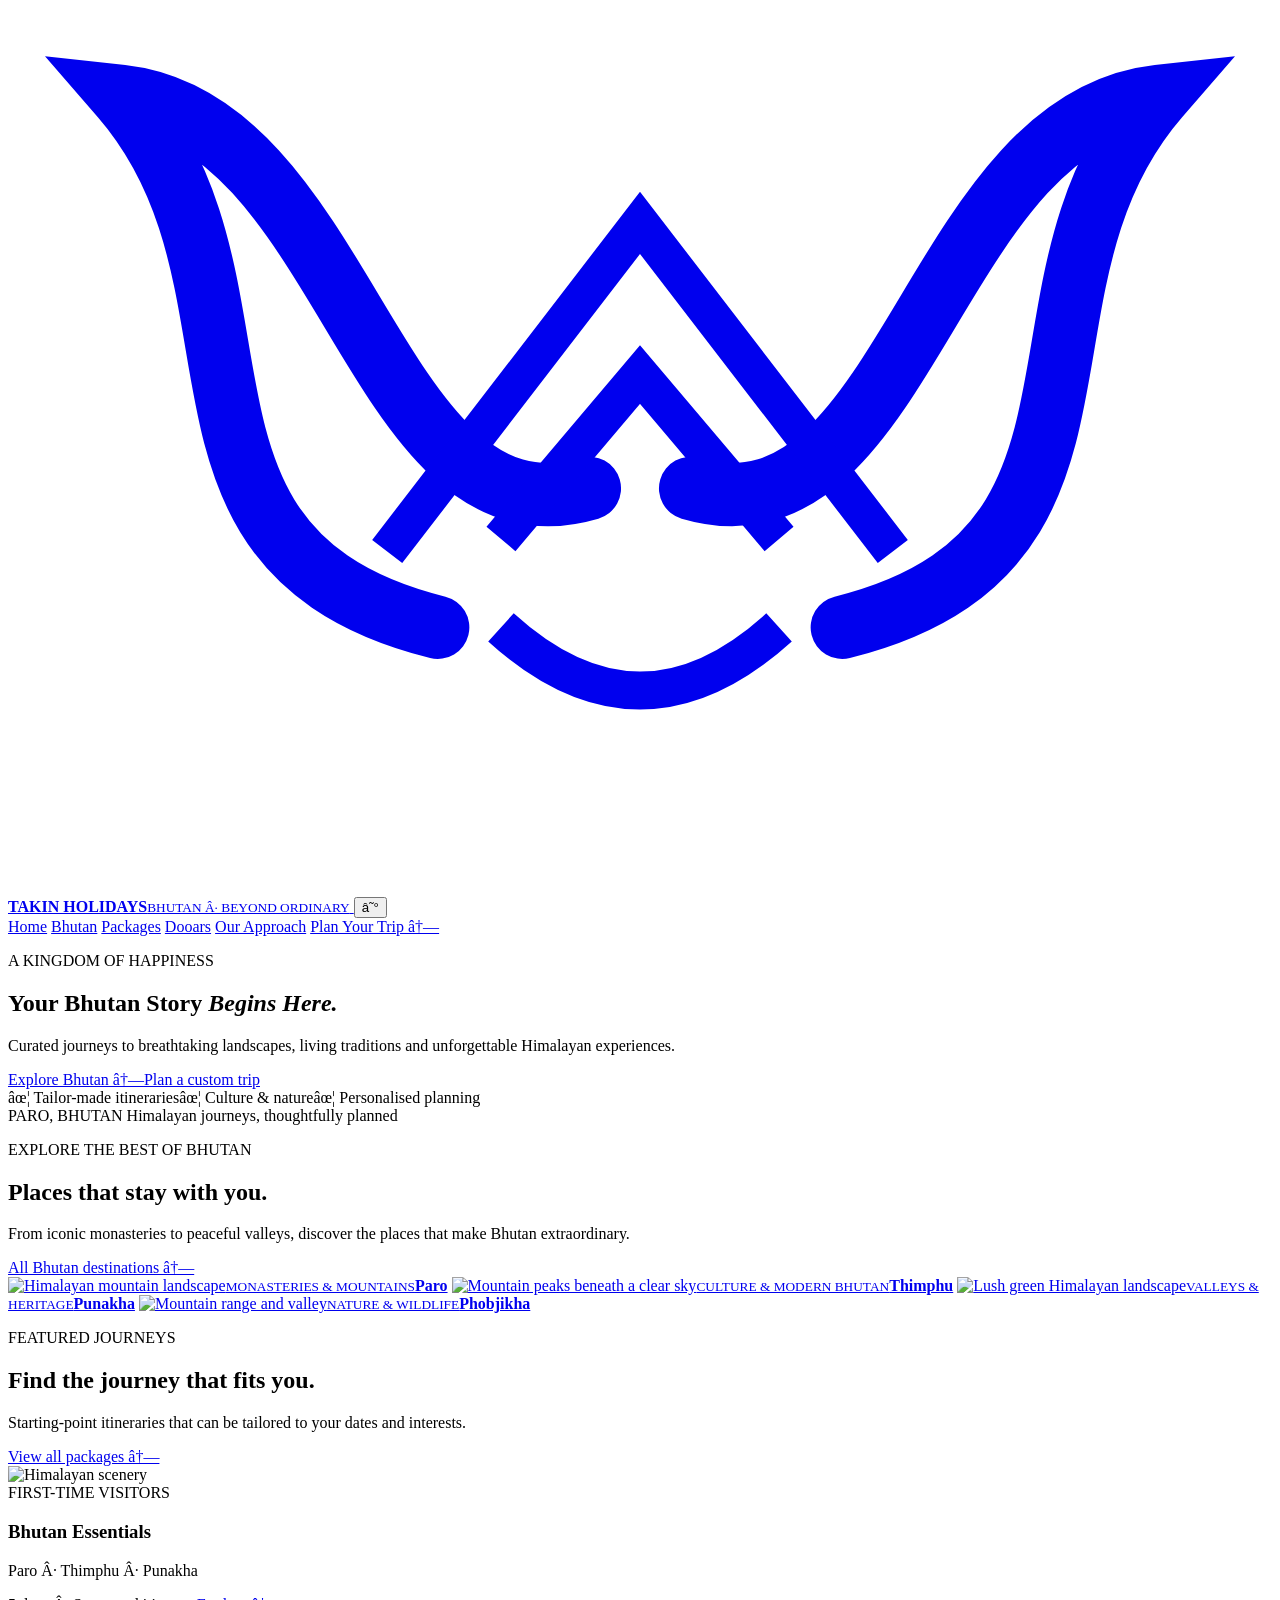
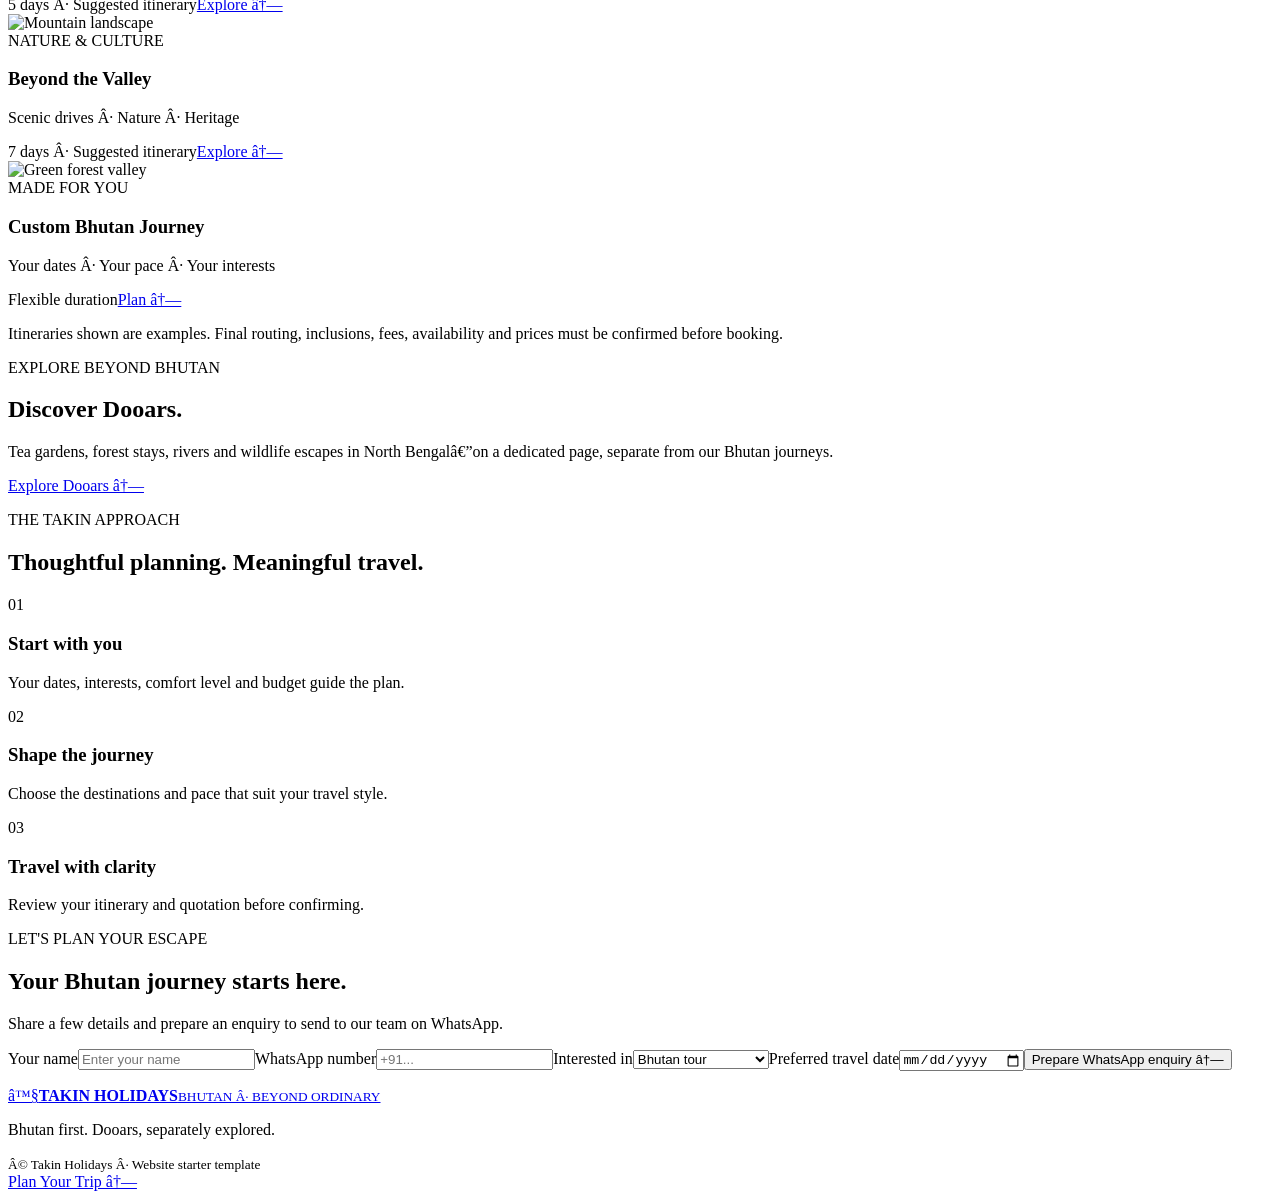
==== commit c426118f: "Update index.html" ====
--- a/index.html
+++ b/index.html
@@ -1,2990 +1,65 @@
-<!DOCTYPE html>
+<!doctype html>
 <html lang="en">
 <head>
-<meta charset="UTF-8">
-<meta name="viewport" content="width=device-width, initial-scale=1.0">
-
-<!-- ================= SEO ================= -->
-<title>Himalayan Gateway | Bhutan Tours from Jaigaon, Dooars, Sikkim & Darjeeling</title>
-
-<meta name="description" content="Plan Bhutan tours from Jaigaon, plus Dooars, Sikkim, Darjeeling and Kalimpong trips with Himalayan Gateway. Get custom itineraries, hotels, vehicles and local travel support.">
-
-<meta name="keywords" content="Bhutan tour from Jaigaon, Bhutan travel from Jaigaon, Jaigaon Bhutan tour, Jaigaon travel agent, Phuentsholing tour, Bhutan package, Bhutan trip, Dooars tour, Dooars travel, Samsing tour, Suntaleykhola, Rocky Island, Jhalong, Bindu, Sikkim tour, Darjeeling tour, Kalimpong tour, North Bengal travel">
-
-<meta name="author" content="Himalayan Gateway">
-<meta name="robots" content="index, follow, max-image-preview:large, max-snippet:-1, max-video-preview:-1">
-<meta name="googlebot" content="index, follow, max-image-preview:large, max-snippet:-1, max-video-preview:-1">
-
-<!-- Canonical URL -->
-<link rel="canonical" href="https://riddhigroup.github.io/bhutantourism/">
-
-<!-- Search/browser appearance -->
-<meta name="theme-color" content="#061219">
-<meta name="color-scheme" content="dark">
-
-<!-- Performance -->
-<link rel="preconnect" href="https://images.unsplash.com">
-<link rel="preconnect" href="https://flagcdn.com">
-
-<!-- ================= OPEN GRAPH ================= -->
-<meta property="og:locale" content="en_IN">
-<meta property="og:site_name" content="Himalayan Gateway">
-<meta property="og:title" content="Himalayan Gateway | Bhutan Tours from Jaigaon & Eastern Himalaya">
-<meta property="og:description" content="Plan Bhutan, Dooars, Sikkim, Darjeeling and Kalimpong journeys from Jaigaon with custom itineraries, hotels, vehicles and local travel support.">
-<meta property="og:type" content="website">
-<meta property="og:url" content="https://riddhigroup.github.io/bhutantourism/">
-<meta property="og:image" content="https://images.unsplash.com/photo-1544735716-392fe2489ffa?auto=format&fit=crop&w=1600&q=85">
-<meta property="og:image:alt" content="Himalayan mountain landscape representing Bhutan travel">
-
-<!-- ================= X / TWITTER ================= -->
-<meta name="twitter:card" content="summary_large_image">
-<meta name="twitter:title" content="Himalayan Gateway | Bhutan Tours from Jaigaon">
-<meta name="twitter:description" content="Bhutan, Dooars, Sikkim, Darjeeling and Kalimpong travel with local support from Jaigaon.">
-<meta name="twitter:image" content="https://images.unsplash.com/photo-1544735716-392fe2489ffa?auto=format&fit=crop&w=1600&q=85">
-
-<!-- ================= STRUCTURED DATA ================= -->
-<script type="application/ld+json">
-{
-  "@context": "https://schema.org",
-  "@type": "TravelAgency",
-  "name": "Himalayan Gateway",
-  "url": "https://riddhigroup.github.io/bhutantourism/",
-  "description": "Travel planning and local travel support for Bhutan, Dooars, Sikkim, Darjeeling and Kalimpong journeys from Jaigaon.",
-  "areaServed": [
-    "Jaigaon",
-    "Bhutan",
-    "Dooars",
-    "Sikkim",
-    "Darjeeling",
-    "Kalimpong"
-  ],
-  "knowsAbout": [
-    "Bhutan travel",
-    "Bhutan tours",
-    "Dooars travel",
-    "Sikkim tours",
-    "Darjeeling tours",
-    "Kalimpong tours"
-  ]
-}
-</script>
-
-<style>
-:root{
-  --bg:#061219;
-  --bg2:#0b2028;
-  --card:rgba(255,255,255,.075);
-  --card2:rgba(255,255,255,.045);
-  --text:#f8fbfc;
-  --muted:#aebfc4;
-  --gold:#d8b36a;
-  --gold2:#f0d495;
-  --green:#8fd3c7;
-  --line:rgba(255,255,255,.12);
-  --success:#25D366;
-  --shadow:0 20px 60px rgba(0,0,0,.25);
-}
-
-*{
-  box-sizing:border-box;
-  margin:0;
-  padding:0;
-}
-
-html{
-  scroll-behavior:smooth;
-}
-
-body{
-  font-family:Arial,Helvetica,sans-serif;
-  background:
-    radial-gradient(circle at 10% 10%,rgba(143,211,199,.06),transparent 30%),
-    radial-gradient(circle at 90% 20%,rgba(216,179,106,.06),transparent 28%),
-    var(--bg);
-  color:var(--text);
-  line-height:1.6;
-}
-
-body.menu-open{
-  overflow:hidden;
-}
-
-a{
-  color:inherit;
-  text-decoration:none;
-}
-
-img{
-  max-width:100%;
-}
-
-.container{
-  width:min(1180px,92%);
-  margin:auto;
-}
-
-/* ================= HEADER ================= */
-
-header{
-  position:fixed;
-  top:0;
-  left:0;
-  right:0;
-  z-index:1000;
-  background:rgba(6,18,25,.78);
-  backdrop-filter:blur(18px);
-  border-bottom:1px solid var(--line);
-}
-
-.nav{
-  min-height:76px;
-  display:flex;
-  align-items:center;
-  justify-content:space-between;
-  gap:20px;
-}
-
-.logo{
-  font-size:21px;
-  font-weight:900;
-  letter-spacing:.5px;
-  white-space:nowrap;
-}
-
-.logo span{
-  color:var(--gold);
-}
-
-.navlinks{
-  display:flex;
-  align-items:center;
-  gap:24px;
-  font-size:14px;
-  color:#d8e4e7;
-}
-
-.navlinks a{
-  transition:.25s;
-}
-
-.navlinks a:hover{
-  color:var(--gold);
-}
-
-.nav-cta{
-  padding:10px 16px!important;
-}
-
-.menu-btn{
-  display:none;
-  background:none;
-  border:1px solid var(--line);
-  color:white;
-  border-radius:10px;
-  padding:8px 11px;
-  font-size:20px;
-  cursor:pointer;
-}
-
-/* ================= BUTTONS ================= */
-
-.btn{
-  display:inline-flex;
-  align-items:center;
-  justify-content:center;
-  gap:8px;
-  padding:13px 20px;
-  border-radius:12px;
-  border:1px solid var(--line);
-  font-weight:800;
-  cursor:pointer;
-  transition:.25s;
-}
-
-.btn:hover{
-  transform:translateY(-2px);
-}
-
-.btn-primary{
-  background:var(--gold);
-  color:#111;
-  border-color:var(--gold);
-}
-
-.btn-primary:hover{
-  filter:brightness(1.07);
-}
-
-.btn-outline{
-  background:rgba(255,255,255,.04);
-  color:white;
-}
-
-.btn-outline:hover{
-  background:rgba(255,255,255,.1);
-}
-
-.btn-green{
-  background:var(--success);
-  color:#07131b;
-  border-color:var(--success);
-}
-
-/* ================= HERO ================= */
-
-.hero{
-  min-height:800px;
-  padding:155px 0 100px;
-  display:flex;
-  align-items:center;
-  position:relative;
-  overflow:hidden;
-
-  background:
-    linear-gradient(90deg,rgba(3,11,16,.94) 0%,rgba(3,11,16,.72) 48%,rgba(3,11,16,.35) 100%),
-    linear-gradient(180deg,rgba(4,12,18,.15),rgba(6,18,25,.98)),
-    url('https://images.unsplash.com/photo-1544735716-392fe2489ffa?auto=format&fit=crop&w=2000&q=90')
-    center/cover;
-}
-
-.hero:after{
-  content:"";
-  position:absolute;
-  bottom:-150px;
-  left:-10%;
-  width:120%;
-  height:250px;
-  background:var(--bg);
-  border-radius:50% 50% 0 0/100% 100% 0 0;
-}
-
-.hero-content{
-  max-width:820px;
-  position:relative;
-  z-index:2;
-}
-
-.badge{
-  display:inline-block;
-  border:1px solid rgba(216,179,106,.42);
-  background:rgba(216,179,106,.09);
-  color:var(--gold2);
-  padding:8px 14px;
-  border-radius:999px;
-  font-size:11px;
-  font-weight:800;
-  letter-spacing:1.2px;
-  text-transform:uppercase;
-}
-
-.hero h1{
-  font-size:clamp(45px,7vw,82px);
-  line-height:1;
-  margin:22px 0;
-  letter-spacing:-2px;
-}
-
-.hero h1 span{
-  color:var(--gold);
-}
-
-.hero p{
-  font-size:19px;
-  color:#d4e0e4;
-  max-width:720px;
-}
-
-.hero-actions{
-  display:flex;
-  gap:12px;
-  flex-wrap:wrap;
-  margin-top:30px;
-}
-
-.stats{
-  display:flex;
-  gap:40px;
-  margin-top:40px;
-  flex-wrap:wrap;
-}
-
-.stat strong{
-  display:block;
-  font-size:26px;
-  color:var(--gold);
-}
-
-.stat small{
-  color:var(--muted);
-}
-
-/* ================= GENERAL ================= */
-
-section{
-  padding:95px 0;
-  scroll-margin-top:88px;
-}
-
-.section-head{
-  display:flex;
-  justify-content:space-between;
-  align-items:end;
-  gap:30px;
-  margin-bottom:38px;
-}
-
-.section-head h2{
-  font-size:40px;
-  line-height:1.1;
-}
-
-.section-head p{
-  color:var(--muted);
-  max-width:580px;
-}
-
-.kicker{
-  color:var(--gold);
-  text-transform:uppercase;
-  letter-spacing:1.5px;
-  font-size:11px;
-  font-weight:900;
-  margin-bottom:10px;
-}
-
-
-/* ================= PREMIUM DESTINATION EXPERIENCE ================= */
-.destination-card-premium{
-  cursor:pointer;
-  position:relative;
-  isolation:isolate;
-}
-.destination-card-premium .card-img{
-  height:245px;
-  transition:transform .6s cubic-bezier(.2,.7,.2,1), filter .4s ease;
-}
-.destination-card-premium:hover .card-img{
-  transform:scale(1.055);
-  filter:saturate(1.08);
-}
-.destination-card-premium .card-img:before{
-  content:"";
-  position:absolute;
-  inset:0;
-  background:linear-gradient(180deg,rgba(0,0,0,.02) 15%,rgba(0,0,0,.18) 45%,rgba(0,0,0,.82) 100%);
-  z-index:1;
-}
-.destination-card-premium .card-body{
-  position:relative;
-}
-.destination-card-premium .explore-label{
-  display:flex;
-  align-items:center;
-  justify-content:space-between;
-  margin-top:15px;
-  padding-top:13px;
-  border-top:1px solid var(--line);
-  font-size:11px;
-  font-weight:800;
-  letter-spacing:1px;
-  text-transform:uppercase;
-  color:var(--gold);
-}
-.destination-card-premium .explore-arrow{
-  transition:transform .25s ease;
-}
-.destination-card-premium:hover .explore-arrow{
-  transform:translateX(5px);
-}
-.bhutan-flag-mini{
-  width:30px;
-  height:21px;
-  object-fit:cover;
-  border-radius:3px;
-  vertical-align:-3px;
-  margin-right:7px;
-  box-shadow:0 2px 8px rgba(0,0,0,.3);
-}
-.destination-experience-modal{
-  position:fixed;
-  inset:0;
-  z-index:99999;
-  display:none;
-  align-items:center;
-  justify-content:center;
-  padding:18px;
-  background:rgba(2,8,12,.82);
-  backdrop-filter:blur(12px);
-}
-.destination-experience-modal.show{display:flex}
-.destination-experience-shell{
-  width:min(1120px,100%);
-  max-height:94vh;
-  overflow:auto;
-  background:linear-gradient(145deg,#0c2029,#07151c);
-  border:1px solid rgba(216,179,106,.24);
-  border-radius:30px;
-  box-shadow:0 35px 100px rgba(0,0,0,.58);
-  scrollbar-width:thin;
-}
-.destination-experience-hero{
-  min-height:440px;
-  position:relative;
-  background-position:center;
-  background-size:cover;
-  display:flex;
-  align-items:flex-end;
-  overflow:hidden;
-}
-.destination-experience-hero:after{
-  content:"";
-  position:absolute;
-  inset:0;
-  background:linear-gradient(180deg,rgba(0,0,0,.05) 25%,rgba(0,0,0,.86) 100%);
-}
-.destination-experience-content{
-  position:relative;
-  z-index:2;
-  padding:42px;
-  width:100%;
-}
-.destination-experience-kicker{
-  display:inline-flex;
-  align-items:center;
-  gap:8px;
-  color:var(--gold);
-  font-size:11px;
-  font-weight:900;
-  letter-spacing:1.7px;
-  text-transform:uppercase;
-  margin-bottom:12px;
-}
-.destination-experience-content h2{
-  font-size:clamp(38px,6vw,66px);
-  line-height:1;
-  margin:0 0 13px;
-  letter-spacing:-2px;
-}
-.destination-experience-content .lead{
-  max-width:720px;
-  color:#dbe6e9;
-  font-size:17px;
-  line-height:1.65;
-}
-.destination-modal-close{
-  position:absolute;
-  z-index:5;
-  right:20px;
-  top:20px;
-  width:44px;
-  height:44px;
-  border-radius:50%;
-  border:1px solid rgba(255,255,255,.22);
-  background:rgba(0,0,0,.35);
-  color:#fff;
-  font-size:23px;
-  cursor:pointer;
-  backdrop-filter:blur(8px);
-}
-.destination-modal-body{
-  padding:34px 42px 42px;
-}
-.destination-modal-grid{
-  display:grid;
-  grid-template-columns:1.2fr .8fr;
-  gap:25px;
-}
-.destination-modal-panel{
-  background:rgba(255,255,255,.035);
-  border:1px solid var(--line);
-  border-radius:20px;
-  padding:24px;
-}
-.destination-modal-panel h3{
-  margin:0 0 14px;
-  font-size:18px;
-}
-.destination-modal-panel p{
-  color:var(--muted);
-  line-height:1.7;
-  margin:0;
-}
-.destination-pills{
-  display:flex;
-  flex-wrap:wrap;
-  gap:8px;
-}
-.destination-pills span{
-  border:1px solid rgba(216,179,106,.2);
-  background:rgba(216,179,106,.07);
-  color:#e7edf0;
-  padding:8px 12px;
-  border-radius:999px;
-  font-size:12px;
-}
-.destination-route{
-  display:flex;
-  align-items:center;
-  flex-wrap:wrap;
-  gap:9px;
-  color:#dfe9eb;
-  font-size:13px;
-}
-.destination-route span{
-  padding:9px 12px;
-  border-radius:10px;
-  background:rgba(255,255,255,.045);
-  border:1px solid var(--line);
-}
-.destination-route b{color:var(--gold)}
-.destination-modal-cta{
-  margin-top:25px;
-  display:flex;
-  gap:10px;
-  flex-wrap:wrap;
-}
-@media(max-width:800px){
-  .destination-modal-grid{grid-template-columns:1fr}
-  .destination-experience-hero{min-height:390px}
-  .destination-experience-content,.destination-modal-body{padding:28px 22px}
-}
-@media(max-width:520px){
-  .destination-experience-modal{padding:8px}
-  .destination-experience-shell{border-radius:22px}
-  .destination-experience-hero{min-height:350px}
-}
-
-/* ================= DESTINATIONS ================= */
-
-.grid{
-  display:grid;
-  grid-template-columns:repeat(4,1fr);
-  gap:18px;
-}
-
-.card{
-  background:var(--card);
-  border:1px solid var(--line);
-  border-radius:20px;
-  overflow:hidden;
-  transition:.3s;
-  box-shadow:0 8px 30px rgba(0,0,0,.12);
-}
-
-.card:hover{
-  transform:translateY(-7px);
-  border-color:rgba(216,179,106,.45);
-  box-shadow:var(--shadow);
-}
-
-.card-img{
-  height:210px;
-  background-size:cover;
-  background-position:center;
-  position:relative;
-}
-
-.card-img:after{
-  content:"";
-  position:absolute;
-  inset:0;
-  background:linear-gradient(transparent 45%,rgba(0,0,0,.45));
-}
-
-.card-body{
-  padding:21px;
-}
-
-.card-body h3{
-  font-size:21px;
-  margin-bottom:6px;
-}
-
-.card-body p{
-  color:var(--muted);
-  font-size:14px;
-}
-
-.tag{
-  display:inline-block;
-  margin-top:13px;
-  color:#bfe5de;
-  font-size:12px;
-}
-
-/* ================= BHUTAN FEATURE ================= */
-
-.bhutan-feature{
-  background:
-    linear-gradient(100deg,rgba(216,179,106,.08),rgba(255,255,255,.02));
-}
-
-.feature{
-  display:grid;
-  grid-template-columns:1fr 1fr;
-  gap:45px;
-  align-items:center;
-}
-
-.feature-img{
-  min-height:520px;
-  border-radius:28px;
-  background:
-    linear-gradient(180deg,transparent 50%,rgba(0,0,0,.45)),
-    url('https://images.unsplash.com/photo-1544735716-392fe2489ffa?auto=format&fit=crop&w=1400&q=90')
-    center/cover;
-  border:1px solid var(--line);
-  box-shadow:var(--shadow);
-}
-
-.feature h2{
-  font-size:46px;
-  line-height:1.1;
-  margin:15px 0;
-}
-
-.feature p{
-  color:var(--muted);
-}
-
-.feature-list{
-  list-style:none;
-  margin-top:25px;
-}
-
-.feature-list li{
-  padding:13px 0;
-  border-bottom:1px solid var(--line);
-  color:var(--muted);
-}
-
-.feature-list strong{
-  color:white;
-}
-
-.destination-mini{
-  display:flex;
-  flex-wrap:wrap;
-  gap:8px;
-  margin-top:25px;
-}
-
-.destination-mini span{
-  border:1px solid var(--line);
-  padding:7px 11px;
-  border-radius:999px;
-  font-size:12px;
-  color:#dce8ea;
-  background:rgba(255,255,255,.04);
-}
-
-/* ================= DOOARS ================= */
-
-.dooars-grid{
-  display:grid;
-  grid-template-columns:repeat(3,1fr);
-  gap:16px;
-}
-
-.place{
-  padding:22px;
-  border:1px solid var(--line);
-  border-radius:18px;
-  background:var(--card2);
-  transition:.25s;
-}
-
-.place:hover{
-  transform:translateY(-4px);
-  border-color:rgba(143,211,199,.4);
-}
-
-.place-icon{
-  font-size:28px;
-  margin-bottom:8px;
-}
-
-.place h3{
-  font-size:18px;
-}
-
-.place p{
-  color:var(--muted);
-  font-size:13px;
-  margin-top:5px;
-}
-
-
-
-
-/* ================= PREMIUM DESTINATION EXPERIENCE ================= */
-/* ================= DOOARS EXPERIENCE ================= */
-.dooars-grid .place{
-  position:relative;
-  cursor:pointer;
-  overflow:hidden;
-  min-height:170px;
-  display:flex;
-  flex-direction:column;
-  justify-content:flex-end;
-  isolation:isolate;
-}
-.dooars-grid .place::before{
-  content:"";
-  position:absolute;
-  inset:0;
-  background:linear-gradient(180deg,transparent 20%,rgba(0,0,0,.78) 100%);
-  z-index:-1;
-}
-.dooars-grid .place::after{
-  content:"Explore →";
-  position:absolute;
-  right:16px;
-  top:15px;
-  font-size:11px;
-  letter-spacing:.5px;
-  color:#fff;
-  opacity:.0;
-  transform:translateY(-5px);
-  transition:.25s;
-}
-.dooars-grid .place:hover::after{opacity:1;transform:none}
-.dooars-grid .place:hover{transform:translateY(-7px);border-color:rgba(216,179,106,.65);box-shadow:0 18px 40px rgba(0,0,0,.28)}
-.dooars-grid .place-icon{font-size:31px;position:relative;z-index:1}
-.dooars-grid .place h3,.dooars-grid .place p{position:relative;z-index:1;margin-bottom:0}
-.dooars-grid .place p{max-width:90%}
-.dooars-grid .place[data-destination="Samsing"]{background:linear-gradient(135deg,rgba(24,77,52,.72),rgba(5,24,29,.94)),url('https://images.unsplash.com/photo-1473448912268-2022ce9509d8?auto=format&fit=crop&w=900&q=80') center/cover}
-.dooars-grid .place[data-destination="Suntaleykhola"]{background:linear-gradient(135deg,rgba(20,74,57,.68),rgba(5,24,29,.94)),url('https://images.unsplash.com/photo-1441974231531-c6227db76b6e?auto=format&fit=crop&w=900&q=80') center/cover}
-.dooars-grid .place[data-destination="Rocky Island"]{background:linear-gradient(135deg,rgba(25,76,92,.65),rgba(5,24,29,.94)),url('https://images.unsplash.com/photo-1433086966358-54859d0ed716?auto=format&fit=crop&w=900&q=80') center/cover}
-.dooars-grid .place[data-destination="Jhalong"],.dooars-grid .place[data-destination="Bindu"]{background:linear-gradient(135deg,rgba(24,62,78,.65),rgba(5,24,29,.94)),url('https://images.unsplash.com/photo-1501785888041-af3ef285b470?auto=format&fit=crop&w=900&q=80') center/cover}
-.dooars-grid .place[data-destination="Murti"]{background:linear-gradient(135deg,rgba(19,84,82,.65),rgba(5,24,29,.94)),url('https://images.unsplash.com/photo-1433086966358-54859d0ed716?auto=format&fit=crop&w=900&q=80') center/cover}
-.dooars-grid .place[data-destination="Jaldapara"],.dooars-grid .place[data-destination="Gorumara"],.dooars-grid .place[data-destination="Chilapata"]{background:linear-gradient(135deg,rgba(40,83,34,.66),rgba(5,24,29,.95)),url('https://images.unsplash.com/photo-1448375240586-882707db888b?auto=format&fit=crop&w=900&q=80') center/cover}
-.dooars-grid .place[data-destination="Jayanti"],.dooars-grid .place[data-destination="Buxa"],.dooars-grid .place[data-destination="Raimatang"]{background:linear-gradient(135deg,rgba(32,66,48,.66),rgba(5,24,29,.95)),url('https://images.unsplash.com/photo-1500534623283-312aade485b7?auto=format&fit=crop&w=900&q=80') center/cover}
-.dooars-grid .place[data-destination="Rajabhatkhawa"],.dooars-grid .place[data-destination="Lataguri"],.dooars-grid .place[data-destination="Custom Dooars"]{background:linear-gradient(135deg,rgba(57,73,39,.65),rgba(5,24,29,.95)),url('https://images.unsplash.com/photo-1500534623283-312aade485b7?auto=format&fit=crop&w=900&q=80') center/cover}
-
-.dooars-cta{
-  margin-top:28px;padding:26px;border:1px solid rgba(216,179,106,.25);border-radius:22px;
-  background:linear-gradient(135deg,rgba(216,179,106,.08),rgba(255,255,255,.025));text-align:center
-}
-.dooars-cta h3{margin:0 0 7px;font-size:22px}.dooars-cta p{margin:0 0 17px;color:var(--muted)}
-
-/* Dooars modal */
-.dooars-modal{position:fixed;inset:0;background:rgba(2,8,12,.82);backdrop-filter:blur(9px);z-index:9999;display:none;overflow-y:auto;padding:28px 16px}
-.dooars-modal.show{display:flex;align-items:flex-start;justify-content:center}
-.dooars-modal-card{width:min(980px,100%);margin:auto;background:#081820;border:1px solid rgba(255,255,255,.12);border-radius:28px;overflow:hidden;box-shadow:0 30px 100px rgba(0,0,0,.55);position:relative}
-.dooars-modal-close{position:absolute;right:18px;top:18px;width:42px;height:42px;border:1px solid rgba(255,255,255,.2);border-radius:50%;background:rgba(0,0,0,.42);color:#fff;font-size:22px;cursor:pointer;z-index:3}
-.dooars-modal-hero{min-height:360px;padding:42px;display:flex;align-items:flex-end;position:relative;background-position:center;background-size:cover}
-.dooars-modal-hero::after{content:"";position:absolute;inset:0;background:linear-gradient(180deg,rgba(0,0,0,.05),rgba(0,0,0,.82))}
-.dooars-modal-hero-content{position:relative;z-index:1;max-width:720px}.dooars-modal-kicker{font-size:12px;letter-spacing:2px;text-transform:uppercase;color:#e5c982;margin-bottom:9px}
-.dooars-modal-hero h2{font-size:clamp(34px,6vw,62px);margin:0 0 8px;line-height:.98}.dooars-modal-hero p{font-size:16px;color:#d8e4e6;margin:0;max-width:680px;line-height:1.65}
-.dooars-modal-body{padding:32px}.dooars-story{font-size:17px;line-height:1.75;color:#d5e1e3;margin:0 0 24px}.dooars-modal-grid{display:grid;grid-template-columns:1.1fr .9fr;gap:22px}
-.dooars-box{border:1px solid rgba(255,255,255,.1);border-radius:19px;padding:22px;background:rgba(255,255,255,.025)}
-.dooars-box h4{margin:0 0 14px;font-size:16px}.dooars-tags{display:flex;flex-wrap:wrap;gap:8px}.dooars-tags span{padding:8px 11px;border-radius:999px;background:rgba(143,211,199,.09);border:1px solid rgba(143,211,199,.16);font-size:12px;color:#dceceb}
-.dooars-route{display:flex;flex-wrap:wrap;align-items:center;gap:8px;color:#dce7e8;font-size:13px}.dooars-route span{padding:8px 10px;border-radius:10px;background:rgba(216,179,106,.09);border:1px solid rgba(216,179,106,.18)}
-.dooars-modal-actions{display:flex;flex-wrap:wrap;gap:10px;margin-top:25px}.dooars-modal-actions a,.dooars-modal-actions button{border:0;cursor:pointer}
-@media(max-width:760px){.dooars-grid{grid-template-columns:1fr}.dooars-modal{padding:10px}.dooars-modal-hero{min-height:330px;padding:26px}.dooars-modal-body{padding:22px}.dooars-modal-grid{grid-template-columns:1fr}}
-
-/* ================= PACKAGES — PREMIUM ================= */
-.package-status{grid-column:1/-1;text-align:center;padding:25px;border:1px dashed var(--line);border-radius:18px;color:var(--muted);background:rgba(255,255,255,.025)}
-.packages{display:grid;grid-template-columns:repeat(3,minmax(0,1fr));gap:24px;align-items:stretch}
-.package{padding:0 0 24px;border:1px solid rgba(255,255,255,.11);border-radius:26px;background:linear-gradient(145deg,rgba(255,255,255,.105),rgba(255,255,255,.035));position:relative;overflow:hidden;transition:transform .35s ease,box-shadow .35s ease,border-color .35s ease;box-shadow:0 12px 35px rgba(0,0,0,.16);isolation:isolate}
-.package:before{content:"";position:absolute;inset:0;background:radial-gradient(circle at 90% 0%,rgba(216,179,106,.14),transparent 32%);pointer-events:none;z-index:-1}
-.package:hover{transform:translateY(-9px);border-color:rgba(216,179,106,.42);box-shadow:0 25px 55px rgba(0,0,0,.28)}
-.package.featured{border-color:rgba(216,179,106,.62);box-shadow:0 18px 45px rgba(216,179,106,.12)}
-.package-image-wrap{height:215px;position:relative;overflow:hidden;background:#17343d}
-.package-image{width:100%;height:100%;object-fit:cover;display:block;transition:transform .6s ease;filter:saturate(1.08) contrast(1.03)}
-.package:hover .package-image{transform:scale(1.06)}
-.package-image-wrap:after{content:"";position:absolute;inset:0;background:linear-gradient(180deg,rgba(4,13,17,.02) 35%,rgba(4,13,17,.68) 100%);pointer-events:none}
-.package-badge{position:absolute;right:17px;top:17px;z-index:3;background:rgba(13,25,29,.82);backdrop-filter:blur(10px);color:var(--gold2);border:1px solid rgba(216,179,106,.48);padding:7px 11px;border-radius:999px;font-size:10px;font-weight:900;letter-spacing:.6px}
-.package-content{padding:22px 24px 0}
-.package-kicker{display:flex;justify-content:space-between;align-items:center;gap:10px;margin-bottom:9px;color:var(--muted);font-size:11px;font-weight:800;text-transform:uppercase;letter-spacing:1px}
-.package-destination{color:var(--gold2);white-space:nowrap;overflow:hidden;text-overflow:ellipsis}
-.package-duration{padding:6px 9px;border-radius:999px;background:rgba(255,255,255,.06);border:1px solid var(--line);text-transform:none;letter-spacing:0}
-.package h3{font-size:24px;line-height:1.2;margin:0 0 8px;color:#fff}
-.package .price{font-size:28px;color:var(--gold);font-weight:900;margin:8px 0 9px;letter-spacing:-.5px}
-.package .sub{color:var(--muted);font-size:13px;line-height:1.65;min-height:43px}
-.package ul{list-style:none;color:var(--muted);font-size:13px;margin:18px 0 22px;padding:0}
-.package li{margin:9px 0;line-height:1.45}
-.package li:before{content:"✓";display:inline-flex;width:22px;height:22px;align-items:center;justify-content:center;margin-right:7px;border-radius:50%;background:rgba(37,211,102,.1);color:var(--green);font-weight:900;font-size:11px}
-.package-actions{display:grid;grid-template-columns:1.15fr .85fr;gap:10px;margin-top:auto}
-.package-actions .btn{width:100%;padding:12px 12px}
-@media(max-width:1000px){.packages{grid-template-columns:repeat(2,minmax(0,1fr))}}
-@media(max-width:650px){.packages{grid-template-columns:1fr}.package-image-wrap{height:205px}.package-content{padding:20px}.package-actions{grid-template-columns:1fr 1fr}}
-
-/* ================= SERVICES — PREMIUM IMAGE CARDS ================= */
-#services{position:relative;overflow:hidden;background:linear-gradient(180deg,rgba(255,255,255,.02),rgba(216,179,106,.035),rgba(255,255,255,.015))}
-#services:before{content:"";position:absolute;inset:auto -180px -260px auto;width:560px;height:560px;border-radius:50%;background:radial-gradient(circle,rgba(216,179,106,.10),transparent 68%);pointer-events:none}
-#services .section-head{position:relative;z-index:1;margin-bottom:34px}
-#services .section-head h2{font-size:clamp(34px,4vw,50px);letter-spacing:-1.6px}
-#services .section-head p{max-width:570px;font-size:14px}
-.services{position:relative;z-index:1;display:grid;grid-template-columns:repeat(4,minmax(0,1fr));gap:18px}
-.service{position:relative;min-height:365px;padding:0;overflow:hidden;border:1px solid rgba(255,255,255,.12);border-radius:24px;background:#17333d;box-shadow:0 14px 34px rgba(0,0,0,.16);transition:transform .35s ease,box-shadow .35s ease,border-color .35s ease}
-.service:hover{transform:translateY(-9px);border-color:rgba(216,179,106,.55);box-shadow:0 28px 58px rgba(0,0,0,.27)}
-.service-media{height:190px;position:relative;overflow:hidden;background:#17333d}
-.service-media img{width:100%;height:100%;object-fit:cover;display:block;transition:transform .6s ease,filter .4s ease}
-.service:hover .service-media img{transform:scale(1.08);filter:saturate(1.08)}
-.service-media:after{content:"";position:absolute;inset:0;background:linear-gradient(180deg,rgba(5,15,20,.05) 25%,rgba(5,15,20,.72) 100%)}
-.service-icon{position:absolute;z-index:2;left:18px;bottom:17px;width:52px;height:52px;border-radius:16px;display:flex;align-items:center;justify-content:center;font-size:24px;background:rgba(8,23,29,.72);backdrop-filter:blur(10px);border:1px solid rgba(255,255,255,.2);box-shadow:0 8px 20px rgba(0,0,0,.22)}
-.service-number{position:absolute;z-index:2;right:17px;top:15px;padding:6px 9px;border-radius:999px;background:rgba(8,23,29,.68);backdrop-filter:blur(8px);border:1px solid rgba(255,255,255,.18);font-size:10px;font-weight:900;letter-spacing:1.5px;color:#f0d495}
-.service-body{padding:20px 20px 22px}
-.service h3{font-size:20px;line-height:1.25;margin:0 0 9px;letter-spacing:-.25px}
-.service p{font-size:13px;line-height:1.65;color:var(--muted);margin:0}
-.service-label{display:inline-flex;align-items:center;margin-top:16px;padding:6px 10px;border-radius:999px;border:1px solid rgba(216,179,106,.22);background:rgba(216,179,106,.07);color:var(--gold2);font-size:9px;font-weight:900;letter-spacing:.8px;text-transform:uppercase}
-.services-note{position:relative;z-index:1;margin-top:22px;padding:18px 20px;border-radius:18px;border:1px solid rgba(255,255,255,.10);background:rgba(255,255,255,.035);display:flex;align-items:center;justify-content:space-between;gap:20px}
-.services-note strong{font-size:14px}.services-note span{color:var(--muted);font-size:12px}.services-note .btn{white-space:nowrap}
-@media(max-width:1050px){.services{grid-template-columns:repeat(2,1fr)}}
-@media(max-width:650px){.services{grid-template-columns:1fr}.service{min-height:350px}.service-media{height:185px}.services-note{flex-direction:column;align-items:flex-start}.services-note .btn{width:100%}}
-
-/* ================= PARTNER ================= */
-
-.partner{
-  border:1px solid rgba(216,179,106,.25);
-  border-radius:28px;
-  padding:45px;
-  background:
-    linear-gradient(120deg,rgba(216,179,106,.11),rgba(143,211,199,.04));
-  display:grid;
-  grid-template-columns:1.3fr .7fr;
-  gap:35px;
-  align-items:center;
-}
-
-.partner h2{
-  font-size:39px;
-  line-height:1.1;
-  margin:13px 0;
-}
-
-.partner p{
-  color:var(--muted);
-}
-
-.partner-box{
-  padding:25px;
-  border:1px solid var(--line);
-  border-radius:20px;
-  background:rgba(0,0,0,.16);
-}
-
-.partner-box strong{
-  color:var(--gold);
-}
-
-/* ================= GALLERY ================= */
-
-.gallery{
-  display:grid;
-  grid-template-columns:repeat(4,1fr);
-  grid-auto-rows:190px;
-  gap:13px;
-}
-
-.gallery-item{
-  border-radius:17px;
-  overflow:hidden;
-  background-size:cover;
-  background-position:center;
-  border:1px solid var(--line);
-  transition:.3s;
-}
-
-.gallery-item:hover{
-  transform:scale(1.015);
-}
-
-.gallery-item.big{
-  grid-column:span 2;
-  grid-row:span 2;
-}
-
-/* ================= WHY US ================= */
-
-.why-grid{
-  display:grid;
-  grid-template-columns:1fr 1fr;
-  gap:25px;
-}
-
-.why-card{
-  padding:28px;
-  border:1px solid var(--line);
-  border-radius:20px;
-  background:var(--card);
-}
-
-.why-number{
-  color:var(--gold);
-  font-size:13px;
-  font-weight:900;
-}
-
-.why-card h3{
-  margin:7px 0;
-  font-size:21px;
-}
-
-.why-card p{
-  color:var(--muted);
-  font-size:14px;
-}
-
-/* ================= FORM ================= */
-
-.form-wrap{
-  display:grid;
-  grid-template-columns:.8fr 1.2fr;
-  gap:25px;
-}
-
-.info-box,
-.form-box{
-  border:1px solid var(--line);
-  background:var(--card);
-  border-radius:25px;
-  padding:31px;
-}
-
-.info-box{
-  background:
-    linear-gradient(145deg,rgba(216,179,106,.13),rgba(255,255,255,.035));
-}
-
-.info-box h2{
-  font-size:40px;
-  line-height:1.1;
-  margin:15px 0;
-}
-
-.info-box p{
-  color:var(--muted);
-}
-
-.contact-lines{
-  margin-top:27px;
-}
-
-.contact-lines div{
-  padding:12px 0;
-  border-bottom:1px solid var(--line);
-  font-size:14px;
-}
-
-form{
-  display:grid;
-  grid-template-columns:1fr 1fr;
-  gap:15px;
-}
-
-.full{
-  grid-column:1/-1;
-}
-
-label{
-  display:block;
-  font-size:12px;
-  color:#c9d7da;
-  margin-bottom:6px;
-}
-
-input,
-select,
-textarea{
-  width:100%;
-  background:rgba(0,0,0,.22);
-  border:1px solid var(--line);
-  color:white;
-  padding:13px;
-  border-radius:11px;
-  outline:none;
-  font-family:inherit;
-}
-
-input:focus,
-select:focus,
-textarea:focus{
-  border-color:rgba(216,179,106,.7);
-}
-
-select option{
-  color:#111;
-}
-
-textarea{
-  min-height:120px;
-  resize:vertical;
-}
-
-.notice{
-  font-size:11px;
-  color:#91a5aa;
-  margin-top:10px;
-}
-
-/* ================= FAQ ================= */
-
-.faq{
-  max-width:850px;
-  margin:auto;
-}
-
-details{
-  border:1px solid var(--line);
-  border-radius:15px;
-  margin-bottom:11px;
-  background:var(--card);
-  overflow:hidden;
-}
-
-summary{
-  cursor:pointer;
-  padding:18px 20px;
-  font-weight:800;
-}
-
-details p{
-  padding:0 20px 20px;
-  color:var(--muted);
-  font-size:14px;
-}
-
-/* ================= FOOTER ================= */
-
-footer{
-  padding:45px 0;
-  border-top:1px solid var(--line);
-  color:var(--muted);
-}
-
-.footer-grid{
-  display:grid;
-  grid-template-columns:1.5fr 1fr 1fr;
-  gap:30px;
-}
-
-.footer-title{
-  color:white;
-  font-weight:900;
-  margin-bottom:10px;
-}
-
-.footer-links{
-  list-style:none;
-}
-
-.footer-links li{
-  margin:7px 0;
-}
-
-.footer-links a:hover{
-  color:var(--gold);
-}
-
-.footer-bottom{
-  margin-top:35px;
-  padding-top:20px;
-  border-top:1px solid var(--line);
-  display:flex;
-  justify-content:space-between;
-  gap:20px;
-  flex-wrap:wrap;
-  font-size:12px;
-}
-
-/* ================= WHATSAPP ================= */
-
-.whatsapp{
-  position:fixed;
-  right:20px;
-  bottom:20px;
-  z-index:900;
-  background:var(--success);
-  color:#061219;
-  border-radius:50%;
-  width:60px;
-  height:60px;
-  display:flex;
-  align-items:center;
-  justify-content:center;
-  font-weight:900;
-  font-size:12px;
-  box-shadow:0 12px 35px rgba(0,0,0,.35);
-  transition:.25s;
-}
-
-.whatsapp:hover{
-  transform:scale(1.08);
-}
-
-/* ================= MOBILE ================= */
-
-.mobile-menu{
-  display:none;
-}
-
-@media(max-width:1000px){
-
-  .grid{
-    grid-template-columns:repeat(2,1fr);
-  }
-
-  .services{
-    grid-template-columns:repeat(2,1fr);
-  }
-
-  .dooars-grid{
-    grid-template-columns:repeat(2,1fr);
-  }
-
-  .gallery{
-    grid-template-columns:repeat(2,1fr);
-  }
-
-  .partner{
-    grid-template-columns:1fr;
-  }
-}
-
-@media(max-width:820px){
-
-  .navlinks{
-    display:none;
-  }
-
-  .menu-btn{
-    display:block;
-  }
-
-  .nav{
-    min-height:68px;
-  }
-
-  .mobile-menu{
-    position:absolute;
-    top:68px;
-    left:0;
-    right:0;
-    background:rgba(6,18,25,.98);
-    border-bottom:1px solid var(--line);
-    padding:20px;
-  }
-
-  .mobile-menu.active{
-    display:block;
-  }
-
-  .mobile-menu a{
-    display:block;
-    padding:13px;
-    border-bottom:1px solid var(--line);
-    color:#dbe7e9;
-  }
-
-  .feature,
-  .why-grid,
-  .form-wrap{
-    grid-template-columns:1fr;
-  }
-
-  .packages{
-    grid-template-columns:1fr;
-  }
-
-  .footer-grid{
-    grid-template-columns:1fr 1fr;
-  }
-}
-
-@media(max-width:560px){
-
-  section{
-    padding:68px 0;
-  }
-
-  .hero{
-    min-height:750px;
-    padding-top:125px;
-  }
-
-  .hero h1{
-    font-size:49px;
-    letter-spacing:-1.5px;
-  }
-
-  .hero p{
-    font-size:16px;
-  }
-
-  .stats{
-    gap:20px;
-  }
-
-  .section-head{
-    display:block;
-  }
-
-  .section-head h2{
-    font-size:32px;
-    margin-bottom:12px;
-  }
-
-  .grid,
-  .dooars-grid,
-  .services{
-    grid-template-columns:1fr;
-  }
-
-  .feature-img{
-    min-height:350px;
-  }
-
-  .feature h2{
-    font-size:35px;
-  }
-
-  .partner{
-    padding:28px;
-  }
-
-  .partner h2{
-    font-size:31px;
-  }
-
-  .gallery{
-    grid-template-columns:1fr 1fr;
-    grid-auto-rows:150px;
-  }
-
-  .gallery-item.big{
-    grid-column:span 2;
-    grid-row:span 1;
-  }
-
-  form{
-    grid-template-columns:1fr;
-  }
-
-  .full{
-    grid-column:auto;
-  }
-
-  .info-box h2{
-    font-size:33px;
-  }
-
-  .footer-grid{
-    grid-template-columns:1fr;
-  }
-
-  .whatsapp{
-    width:55px;
-    height:55px;
-    right:15px;
-    bottom:15px;
-  }
-}
-</style>
+  <meta charset="utf-8"><meta name="viewport" content="width=device-width, initial-scale=1">
+  <meta name="description" content="Discover Bhutan with Takin Holidays. Explore curated Bhutan tours, Himalayan destinations and custom journeys. Discover Dooars on our dedicated page.">
+  <meta name="theme-color" content="#073b2e">
+  <title>Takin Holidays | Your Bhutan Story Begins Here</title>
+  <link rel="preconnect" href="https://images.unsplash.com"><link rel="stylesheet" href="style.css">
 </head>
-
 <body>
-
-<!-- ================= HEADER ================= -->
-
-<header>
-  <div class="container nav">
-
-    <a href="#home" class="logo">
-      HIMALAYAN<span>GATEWAY</span>
-    </a>
-
-    <nav class="navlinks">
-      <a href="#destinations">Destinations</a>
-      <a href="bhutan.html">Bhutan</a>
-      <a href="#dooars">Dooars</a>
-      <a href="#packages">Packages</a>
-      <a href="#services">Services</a>
-      <a href="#quote" class="btn btn-primary nav-cta">Get Quote</a>
-    </nav>
-
-    <button class="menu-btn" id="menuBtn">☰</button>
-
+<header class="site-header">
+  <a class="brand" href="index.html" aria-label="Takin Holidays home">
+    <span class="brand-mark" aria-hidden="true"><svg viewBox="0 0 100 70"><path d="M46 38 C29 43 27 9 9 7 C22 22 10 43 34 49 M54 38 C71 43 73 9 91 7 C78 22 90 43 66 49" fill="none" stroke="currentColor" stroke-width="5" stroke-linecap="round"/><path d="M30 43 L50 17 L70 43 M39 42 L50 29 L61 42" fill="none" stroke="currentColor" stroke-width="3"/><path d="M39 49 Q50 59 61 49" fill="none" stroke="currentColor" stroke-width="3"/></svg></span>
+    <span><strong>TAKIN HOLIDAYS</strong><small>BHUTAN Â· BEYOND ORDINARY</small></span>
+  </a>
+  <button class="menu-toggle" aria-label="Toggle navigation" aria-expanded="false">â˜°</button>
+  <nav class="main-nav">
+    <a class="active" href="index.html">Home</a>
+    <a href="bhutan.html">Bhutan</a>
+    <a href="packages.html">Packages</a>
+    <a href="dooars.html">Dooars</a>
+    <a href="#about">Our Approach</a>
+    <a href="#contact" class="nav-cta">Plan Your Trip â†—</a>
+  </nav>
+</header>
+<main>
+<section class="hero">
+  <div class="hero-content">
+    <p class="eyebrow">A KINGDOM OF HAPPINESS</p>
+    <h1>Your Bhutan Story <em>Begins Here.</em></h1>
+    <p class="hero-copy">Curated journeys to breathtaking landscapes, living traditions and unforgettable Himalayan experiences.</p>
+    <div class="button-row"><a class="btn btn-gold" href="bhutan.html">Explore Bhutan â†—</a><a class="btn btn-outline" href="#contact">Plan a custom trip</a></div>
+    <div class="trust-row"><span>âœ¦ Tailor-made itineraries</span><span>âœ¦ Culture & nature</span><span>âœ¦ Personalised planning</span></div>
   </div>
-
-  <div class="mobile-menu" id="mobileMenu">
-    <a href="#destinations">Destinations</a>
-    <a href="bhutan.html">Bhutan</a>
-    <a href="#dooars">Dooars</a>
-    <a href="#packages">Packages</a>
-    <a href="#services">Services</a>
-    <a href="#gallery">Gallery</a>
-    <a href="#why">Why Us</a>
-    <a href="#quote">Get Free Quote</a>
-  </div>
-</header>
-
-
-<main>
-
-<!-- ================= HERO ================= -->
-
-<section class="hero" id="home">
-
-  <div class="container hero-content">
-
-    <span class="badge">Jaigaon • North Bengal • Eastern Himalaya</span>
-
-    <h1>
-      Your Gateway to
-      <span>Bhutan.</span>
-    </h1>
-
-    <p>
-      Plan unforgettable journeys across Bhutan, Dooars, Sikkim,
-      Darjeeling and Kalimpong with local travel support,
-      flexible itineraries and carefully selected hotels and vehicles.
-    </p>
-
-    <div class="hero-actions">
-
-      <a href="#quote" class="btn btn-primary">
-        ✦ Get Free Trip Quote
-      </a>
-
-      <a
-        href="https://wa.me/919117740558?text=Hello%20Himalayan%20Gateway%2C%20I%20want%20to%20plan%20a%20trip."
-        class="btn btn-outline">
-        💬 WhatsApp Us
-      </a>
-
-    </div>
-
-    <div class="stats">
-
-      <div class="stat">
-        <strong>🇧🇹</strong>
-        <small>Bhutan Specialist</small>
-      </div>
-
-      <div class="stat">
-        <strong>5+</strong>
-        <small>Travel Regions</small>
-      </div>
-
-      <div class="stat">
-        <strong>Local</strong>
-        <small>Jaigaon Support</small>
-      </div>
-
-      <div class="stat">
-        <strong>Custom</strong>
-        <small>Trip Planning</small>
-      </div>
-
-    </div>
-
-  </div>
-
+  <div class="hero-caption">PARO, BHUTAN <span>Himalayan journeys, thoughtfully planned</span></div>
 </section>
-
-
-<!-- ================= DESTINATIONS ================= -->
-
-<section id="destinations">
-
-  <div class="container">
-
-    <div class="section-head">
-
-      <div>
-        <div class="kicker">Explore</div>
-        <h2>Choose your escape.</h2>
-      </div>
-
-      <p>
-        One local gateway connecting you with the most beautiful
-        destinations around Bhutan and the Eastern Himalayas.
-      </p>
-
-    </div>
-
-
-    <div class="grid">
-
-      <article class="card destination-card-premium" onclick="openDestinationExperience('Bhutan')">
-        <div class="card-img" style="background-image:url('https://images.unsplash.com/photo-1544735716-392fe2489ffa?auto=format&fit=crop&w=1200&q=90')"></div>
-        <div class="card-body">
-          <h3><img class="bhutan-flag-mini" src="https://flagcdn.com/w160/bt.png" alt="Bhutan national flag">Bhutan</h3>
-          <p>Monasteries, valleys, mountain roads and the timeless spirit of the Himalayan kingdom.</p>
-          <span class="tag">Kingdom of Bhutan</span>
-          <div class="explore-label"><span>Explore Bhutan</span><span class="explore-arrow">→</span></div>
-        </div>
-      </article>
-
-      <article class="card destination-card-premium" onclick="openDestinationExperience('Sikkim')">
-        <div class="card-img" style="background-image:url('https://images.unsplash.com/photo-1626621341517-bbf3d9990a23?auto=format&fit=crop&w=1200&q=90')"></div>
-        <div class="card-body">
-          <h3>🏔️ Sikkim</h3>
-          <p>High mountain landscapes, monasteries, lakes and unforgettable Himalayan viewpoints.</p>
-          <span class="tag">Himalayan escapes</span>
-          <div class="explore-label"><span>Explore Sikkim</span><span class="explore-arrow">→</span></div>
-        </div>
-      </article>
-
-      <article class="card destination-card-premium" onclick="openDestinationExperience('Darjeeling')">
-        <div class="card-img" style="background-image:url('https://images.unsplash.com/photo-1605640840605-14ac1855827b?auto=format&fit=crop&w=1200&q=90')"></div>
-        <div class="card-body">
-          <h3>🌄 Darjeeling</h3>
-          <p>Tea gardens, mountain mornings, heritage railways and classic Himalayan charm.</p>
-          <span class="tag">Queen of the Hills</span>
-          <div class="explore-label"><span>Explore Darjeeling</span><span class="explore-arrow">→</span></div>
-        </div>
-      </article>
-
-      <article class="card destination-card-premium" onclick="openDooarsExperience('Custom Dooars')">
-        <div class="card-img" style="background-image:url('https://images.unsplash.com/photo-1511497584788-876760111969?auto=format&fit=crop&w=1200&q=90')"></div>
-        <div class="card-body">
-          <h3>🌿 Dooars</h3>
-          <p>Forests, rivers, wildlife, tea gardens and peaceful offbeat escapes.</p>
-          <span class="tag">Wild & peaceful</span>
-          <div class="explore-label"><span>Explore Dooars</span><span class="explore-arrow">→</span></div>
-        </div>
-      </article>
-
-      <article class="card destination-card-premium" onclick="openDestinationExperience('Kalimpong')">
-        <div class="card-img" style="background-image:url('https://images.unsplash.com/photo-1500534623283-312aade485b7?auto=format&fit=crop&w=1200&q=90')"></div>
-        <div class="card-body">
-          <h3>🌲 Kalimpong</h3>
-          <p>Quiet hills, monasteries, flower gardens and beautiful views across the Himalayas.</p>
-          <span class="tag">Peaceful Himalaya</span>
-          <div class="explore-label"><span>Explore Kalimpong</span><span class="explore-arrow">→</span></div>
-        </div>
-      </article>
-
-      <article class="card destination-card-premium" onclick="openDestinationExperience('Mirik')">
-        <div class="card-img" style="background-image:url('https://images.unsplash.com/photo-1464822759023-fed622ff2c3b?auto=format&fit=crop&w=1200&q=90')"></div>
-        <div class="card-body">
-          <h3>🌸 Mirik</h3>
-          <p>A calm hill getaway with a lake, tea gardens and a slower mountain rhythm.</p>
-          <span class="tag">Nature getaway</span>
-          <div class="explore-label"><span>Explore Mirik</span><span class="explore-arrow">→</span></div>
-        </div>
-      </article>
-
-      <article class="card destination-card-premium" onclick="openDestinationExperience('Forest Retreats')">
-        <div class="card-img" style="background-image:url('https://images.unsplash.com/photo-1441974231531-c6227db76b6e?auto=format&fit=crop&w=1200&q=90')"></div>
-        <div class="card-body">
-          <h3>🌳 Forest Retreats</h3>
-          <p>Wake up to birdsong, riverside landscapes and the quiet beauty of North Bengal.</p>
-          <span class="tag">Offbeat journeys</span>
-          <div class="explore-label"><span>Explore Forest Retreats</span><span class="explore-arrow">→</span></div>
-        </div>
-      </article>
-
-      <article class="card destination-card-premium" onclick="openDestinationExperience('Custom Trips')">
-        <div class="card-img" style="background-image:url('https://images.unsplash.com/photo-1501785888041-af3ef285b470?auto=format&fit=crop&w=1200&q=90')"></div>
-        <div class="card-body">
-          <h3>✨ Custom Trips</h3>
-          <p>Tell us what you want to experience and we'll shape the journey around you.</p>
-          <span class="tag">Your trip, your way</span>
-          <div class="explore-label"><span>Build My Trip</span><span class="explore-arrow">→</span></div>
-        </div>
-      </article>
-
-    </div>
-
-  </div>
-
-</section>
-
-
-<!-- ================= BHUTAN ================= -->
-
-<section id="bhutan" class="bhutan-feature">
-
-  <div class="container feature">
-
-    <div class="feature-img"></div>
-
-    <div>
-
-      <span class="badge">Our Main Destination</span>
-
-      <h2>Bhutan starts from the gateway.</h2>
-
-      <p>
-        From Jaigaon and Phuentsholing, explore the peaceful
-        Himalayan kingdom through carefully planned routes,
-        comfortable stays and flexible travel options.
-      </p>
-
-      <ul class="feature-list">
-
-        <li>
-          <strong>01 — Phuentsholing</strong><br>
-          Gateway to Bhutan and the natural starting point for many journeys.
-        </li>
-
-        <li>
-          <strong>02 — Thimphu</strong><br>
-          Experience Bhutan's capital, culture, markets and mountain surroundings.
-        </li>
-
-        <li>
-          <strong>03 — Paro</strong><br>
-          Discover the iconic valley, monasteries and Himalayan scenery.
-        </li>
-
-        <li>
-          <strong>04 — Punakha & Dochula</strong><br>
-          Beautiful valleys, mountain passes and Bhutanese heritage.
-        </li>
-
-        <li>
-          <strong>05 — Custom Bhutan Routes</strong><br>
-          Tell us your dates, budget and interests and we'll plan accordingly.
-        </li>
-
-      </ul>
-
-      <div class="destination-mini">
-        <span>Phuentsholing</span>
-        <span>Thimphu</span>
-        <span>Paro</span>
-        <span>Punakha</span>
-        <span>Dochula</span>
-        <span>Chele La</span>
-      </div>
-
-      <div style="margin-top:25px">
-
-        <a href="#quote" class="btn btn-primary">
-          Plan My Bhutan Trip
-        </a>
-
-      </div>
-
-    </div>
-
-  </div>
-
-</section>
-
-
-<!-- ================= DOOARS ================= -->
-
-<section id="dooars">
-  <div class="container">
-    <div class="section-head">
-      <div>
-        <div class="kicker">North Bengal • Slow Travel • Wild Nature</div>
-        <h2>Discover the Dooars.</h2>
-      </div>
-      <p>
-        Forests, tea gardens, rivers and wildlife — choose your kind of Dooars
-        and discover what makes each corner worth the journey.
-      </p>
-    </div>
-
-    <div class="dooars-grid">
-      <div class="place" data-destination="Samsing" onclick="openDooarsExperience('Samsing')"><div class="place-icon">🌿</div><h3>Samsing</h3><p>Tea gardens, forest roads and quiet Himalayan scenery.</p></div>
-      <div class="place" data-destination="Suntaleykhola" onclick="openDooarsExperience('Suntaleykhola')"><div class="place-icon">🏞️</div><h3>Suntaleykhola</h3><p>Green forests, birds and a peaceful escape.</p></div>
-      <div class="place" data-destination="Rocky Island" onclick="openDooarsExperience('Rocky Island')"><div class="place-icon">🌊</div><h3>Rocky Island</h3><p>River, rocks and an offbeat riverside atmosphere.</p></div>
-      <div class="place" data-destination="Jhalong" onclick="openDooarsExperience('Jhalong')"><div class="place-icon">💧</div><h3>Jhalong</h3><p>Jaldhaka valley views, forest and peaceful village life.</p></div>
-      <div class="place" data-destination="Bindu" onclick="openDooarsExperience('Bindu')"><div class="place-icon">🏔️</div><h3>Bindu</h3><p>Borderland scenery, hills, river valleys and fresh mountain air.</p></div>
-      <div class="place" data-destination="Murti" onclick="openDooarsExperience('Murti')"><div class="place-icon">🌊</div><h3>Murti</h3><p>A beautiful riverside base for forests and wildlife.</p></div>
-      <div class="place" data-destination="Jaldapara" onclick="openDooarsExperience('Jaldapara')"><div class="place-icon">🦏</div><h3>Jaldapara</h3><p>Grasslands, forests and one of Dooars' iconic wildlife experiences.</p></div>
-      <div class="place" data-destination="Gorumara" onclick="openDooarsExperience('Gorumara')"><div class="place-icon">🐘</div><h3>Gorumara</h3><p>Jungle, rivers, birds and classic Dooars wildlife.</p></div>
-      <div class="place" data-destination="Chilapata" onclick="openDooarsExperience('Chilapata')"><div class="place-icon">🌳</div><h3>Chilapata</h3><p>Dense forest, history and a wilder side of Dooars.</p></div>
-      <div class="place" data-destination="Jayanti" onclick="openDooarsExperience('Jayanti')"><div class="place-icon">🏕️</div><h3>Jayanti</h3><p>River, hills and a dramatic gateway into the Buxa landscape.</p></div>
-      <div class="place" data-destination="Buxa" onclick="openDooarsExperience('Buxa')"><div class="place-icon">⛰️</div><h3>Buxa</h3><p>Forest trails, hills, heritage and adventure.</p></div>
-      <div class="place" data-destination="Raimatang" onclick="openDooarsExperience('Raimatang')"><div class="place-icon">🌲</div><h3>Raimatang</h3><p>Quiet forest country for travellers seeking an offbeat stay.</p></div>
-      <div class="place" data-destination="Rajabhatkhawa" onclick="openDooarsExperience('Rajabhatkhawa')"><div class="place-icon">🦋</div><h3>Rajabhatkhawa</h3><p>A natural gateway to Buxa and the eastern forests.</p></div>
-      <div class="place" data-destination="Lataguri" onclick="openDooarsExperience('Lataguri')"><div class="place-icon">🌴</div><h3>Lataguri</h3><p>A convenient base for Gorumara and nearby forest experiences.</p></div>
-      <div class="place" data-destination="Custom Dooars" onclick="openDooarsExperience('Custom Dooars')"><div class="place-icon">🗺️</div><h3>Custom Dooars</h3><p>Tell us your pace and we'll build the route around you.</p></div>
-    </div>
-
-    <div class="dooars-cta">
-      <h3>Not sure which part of Dooars is right for you?</h3>
-      <p>Tell us your travel style. We'll help you choose the forests, rivers and stays that fit.</p>
-      <a href="#quote" class="btn btn-primary" onclick="selectDestinationForQuote('Custom / Multiple Destinations')">🌿 Build My Dooars Trip</a>
-    </div>
+<section class="section destinations-section">
+  <div class="section-heading"><div><p class="eyebrow">EXPLORE THE BEST OF BHUTAN</p><h2>Places that stay with you.</h2><p>From iconic monasteries to peaceful valleys, discover the places that make Bhutan extraordinary.</p></div><a class="text-link" href="bhutan.html">All Bhutan destinations â†—</a></div>
+  <div class="destination-grid">
+    <a class="destination-card" href="bhutan.html#paro"><img src="https://images.unsplash.com/photo-1544735716-392fe2489ffa?auto=format&fit=crop&w=800&q=85" alt="Himalayan mountain landscape"><span class="card-shade"></span><span class="destination-label"><small>MONASTERIES & MOUNTAINS</small><strong>Paro</strong></span></a>
+    <a class="destination-card" href="bhutan.html#thimphu"><img src="https://images.unsplash.com/photo-1519681393784-d120267933ba?auto=format&fit=crop&w=800&q=85" alt="Mountain peaks beneath a clear sky"><span class="card-shade"></span><span class="destination-label"><small>CULTURE & MODERN BHUTAN</small><strong>Thimphu</strong></span></a>
+    <a class="destination-card" href="bhutan.html#punakha"><img src="https://images.unsplash.com/photo-1518709268805-4e9042af9f23?auto=format&fit=crop&w=800&q=85" alt="Lush green Himalayan landscape"><span class="card-shade"></span><span class="destination-label"><small>VALLEYS & HERITAGE</small><strong>Punakha</strong></span></a>
+    <a class="destination-card" href="bhutan.html#phobjikha"><img src="https://images.unsplash.com/photo-1464822759023-fed622ff2c3b?auto=format&fit=crop&w=800&q=85" alt="Mountain range and valley"><span class="card-shade"></span><span class="destination-label"><small>NATURE & WILDLIFE</small><strong>Phobjikha</strong></span></a>
   </div>
 </section>
-
-
-<!-- ================= PREMIUM DESTINATION EXPERIENCE MODAL ================= -->
-<div id="destinationExperienceModal" class="destination-experience-modal" aria-hidden="true">
-  <div class="destination-experience-shell">
-
-    <button class="destination-modal-close" onclick="closeDestinationExperience()" aria-label="Close">×</button>
-
-    <div id="destinationExperienceHero" class="destination-experience-hero">
-      <div class="destination-experience-content">
-        <div class="destination-experience-kicker" id="destinationExperienceKicker">Explore</div>
-        <h2 id="destinationExperienceTitle">Bhutan</h2>
-        <p class="lead" id="destinationExperienceSubtitle"></p>
-      </div>
-    </div>
-
-    <div class="destination-modal-body">
-
-      <div class="destination-modal-grid">
-
-        <div class="destination-modal-panel">
-          <h3>✨ Why you'll love it</h3>
-          <p id="destinationExperienceStory"></p>
-        </div>
-
-        <div class="destination-modal-panel">
-          <h3>❤️ Perfect for</h3>
-          <div class="destination-pills" id="destinationExperienceBestFor"></div>
-        </div>
-
-        <div class="destination-modal-panel">
-          <h3>🌄 Experiences</h3>
-          <div class="destination-pills" id="destinationExperienceExperiences"></div>
-        </div>
-
-        <div class="destination-modal-panel">
-          <h3>🗺️ Suggested journey</h3>
-          <div class="destination-route" id="destinationExperienceRoute"></div>
-        </div>
-
-      </div>
-
-      <div class="destination-modal-cta">
-        <button class="btn btn-primary" onclick="selectDestinationForQuote()">✦ Plan This Trip</button>
-        <a id="destinationExperienceWhatsApp" class="btn btn-green" target="_blank" rel="noopener">💬 WhatsApp Us</a>
-      </div>
-
-    </div>
+<section class="section package-section" id="packages">
+  <div class="section-heading"><div><p class="eyebrow">FEATURED JOURNEYS</p><h2>Find the journey that fits you.</h2><p>Starting-point itineraries that can be tailored to your dates and interests.</p></div><a class="text-link" href="packages.html">View all packages â†—</a></div>
+  <div class="package-grid">
+    <article class="package-card"><img src="https://images.unsplash.com/photo-1544735716-392fe2489ffa?auto=format&fit=crop&w=800&q=80" alt="Himalayan scenery"><div class="package-body"><span class="tag">FIRST-TIME VISITORS</span><h3>Bhutan Essentials</h3><p>Paro Â· Thimphu Â· Punakha</p><div class="package-bottom"><span>5 days Â· Suggested itinerary</span><a href="packages.html#essentials">Explore â†—</a></div></div></article>
+    <article class="package-card"><img src="https://images.unsplash.com/photo-1464822759023-fed622ff2c3b?auto=format&fit=crop&w=800&q=80" alt="Mountain landscape"><div class="package-body"><span class="tag">NATURE & CULTURE</span><h3>Beyond the Valley</h3><p>Scenic drives Â· Nature Â· Heritage</p><div class="package-bottom"><span>7 days Â· Suggested itinerary</span><a href="packages.html#beyond">Explore â†—</a></div></div></article>
+    <article class="package-card"><img src="https://images.unsplash.com/photo-1518709268805-4e9042af9f23?auto=format&fit=crop&w=800&q=80" alt="Green forest valley"><div class="package-body"><span class="tag">MADE FOR YOU</span><h3>Custom Bhutan Journey</h3><p>Your dates Â· Your pace Â· Your interests</p><div class="package-bottom"><span>Flexible duration</span><a href="#contact">Plan â†—</a></div></div></article>
   </div>
-</div>
-
-<!-- ================= DOOARS EXPERIENCE MODAL ================= -->
-<div id="dooarsExperienceModal" class="dooars-modal" aria-hidden="true">
-  <div class="dooars-modal-card" role="dialog" aria-modal="true" aria-labelledby="dooarsModalTitle">
-    <button class="dooars-modal-close" onclick="closeDooarsExperience()" aria-label="Close">×</button>
-    <div id="dooarsModalHero" class="dooars-modal-hero">
-      <div class="dooars-modal-hero-content">
-        <div id="dooarsModalKicker" class="dooars-modal-kicker">EXPLORE DOOARS</div>
-        <h2 id="dooarsModalTitle">Dooars</h2>
-        <p id="dooarsModalSubtitle"></p>
-      </div>
-    </div>
-    <div class="dooars-modal-body">
-      <p id="dooarsModalStory" class="dooars-story"></p>
-      <div class="dooars-modal-grid">
-        <div class="dooars-box">
-          <h4>✨ What you can experience</h4>
-          <div id="dooarsModalExperiences" class="dooars-tags"></div>
-        </div>
-        <div class="dooars-box">
-          <h4>❤️ Best for</h4>
-          <div id="dooarsModalBestFor" class="dooars-tags"></div>
-        </div>
-        <div class="dooars-box" style="grid-column:1/-1">
-          <h4>🗺️ A route you could love</h4>
-          <div id="dooarsModalRoute" class="dooars-route"></div>
-        </div>
-      </div>
-      <div class="dooars-modal-actions">
-        <a id="dooarsQuoteButton" href="#quote" class="btn btn-primary" onclick="selectDestinationForQuote()">🌿 Plan This Dooars Trip</a>
-        <a class="btn btn-green" href="https://wa.me/919117740558?text=Hello%20Himalayan%20Gateway%2C%20I%20want%20to%20plan%20a%20Dooars%20trip." target="_blank" rel="noopener">💬 Ask on WhatsApp</a>
-      </div>
-    </div>
-  </div>
-</div>
-
-<!-- ================= PACKAGES ================= -->
-
-<section id="packages">
-
-  <div class="container">
-
-    <div class="section-head">
-
-      <div>
-        <div class="kicker">Trip Ideas</div>
-        <h2>Popular journeys.</h2>
-      </div>
-
-      <p>
-        These are starting concepts rather than fixed-price packages.
-        Final planning depends on dates, group size, hotel,
-        vehicle and current travel conditions.
-      </p>
-
-    </div>
-
-
-    <div class="packages" id="packagesGrid">
-
-      <article class="package featured">
-        <span class="package-badge">MOST POPULAR</span>
-        <div class="package-image-wrap"><img class="package-image" src="https://images.unsplash.com/photo-1544735716-392fe2489ffa?auto=format&fit=crop&w=1200&q=88" alt="Bhutan mountains and monastery" loading="lazy"></div>
-        <div class="package-content"><div class="package-kicker"><span class="package-destination">🇧🇹 Bhutan</span><span class="package-duration">5N / 6D</span></div><h3>Bhutan Explorer</h3><div class="price">Custom Quote</div><div class="sub">A beautifully paced Bhutan journey from Jaigaon, tailored around your dates.</div><ul><li>Jaigaon / Phuentsholing start</li><li>Thimphu & Paro</li><li>Punakha / Dochula options</li><li>Hotel & vehicle choices</li><li>Travel assistance</li></ul><div class="package-actions"><a href="#quote" class="btn btn-primary">Plan Bhutan</a><a href="https://wa.me/919117740558?text=Hello%20Himalayan%20Gateway%2C%20I%20want%20to%20plan%20Bhutan." class="btn btn-outline" target="_blank" rel="noopener">WhatsApp</a></div></div>
-      </article>
-
-      <article class="package">
-        <div class="package-image-wrap"><img class="package-image" src="https://images.unsplash.com/photo-1473448912268-2022ce9509d8?auto=format&fit=crop&w=1200&q=88" alt="Dooars forest escape" loading="lazy"></div>
-        <div class="package-content"><div class="package-kicker"><span class="package-destination">🌿 Dooars</span><span class="package-duration">2N / 3D</span></div><h3>Dooars Escape</h3><div class="price">Custom Quote</div><div class="sub">Forest stays, rivers and quiet mountain-edge villages for a refreshing getaway.</div><ul><li>Samsing & Suntaleykhola</li><li>Jhalong & Bindu</li><li>Rocky Island</li><li>Murti / Lataguri</li><li>Jaldapara / Gorumara</li></ul><div class="package-actions"><a href="#quote" class="btn btn-primary">Plan Dooars</a><a href="https://wa.me/919117740558?text=Hello%20Himalayan%20Gateway%2C%20I%20want%20to%20plan%20a%20Dooars%20trip." class="btn btn-outline" target="_blank" rel="noopener">WhatsApp</a></div></div>
-      </article>
-
-      <article class="package">
-        <div class="package-image-wrap"><img class="package-image" src="https://images.unsplash.com/photo-1626621341517-bbf3d9990a23?auto=format&fit=crop&w=1200&q=88" alt="Sikkim Himalayan landscape" loading="lazy"></div>
-        <div class="package-content"><div class="package-kicker"><span class="package-destination">🏔️ Sikkim</span><span class="package-duration">4N / 5D</span></div><h3>Sikkim Escape</h3><div class="price">Custom Quote</div><div class="sub">Hills, lakes and Himalayan landscapes with a flexible route and local support.</div><ul><li>Gangtok</li><li>Pelling</li><li>Lachung options</li><li>Yumthang options</li><li>Hotel & vehicle choices</li></ul><div class="package-actions"><a href="#quote" class="btn btn-primary">Plan Sikkim</a><a href="https://wa.me/919117740558?text=Hello%20Himalayan%20Gateway%2C%20I%20want%20to%20plan%20a%20Sikkim%20trip." class="btn btn-outline" target="_blank" rel="noopener">WhatsApp</a></div></div>
-      </article>
-
-      <article class="package">
-        <div class="package-image-wrap"><img class="package-image" src="https://images.unsplash.com/photo-1605640840605-14ac1855827b?auto=format&fit=crop&w=1200&q=88" alt="Darjeeling hills" loading="lazy"></div>
-        <div class="package-content"><div class="package-kicker"><span class="package-destination">🌄 Darjeeling</span><span class="package-duration">3N / 4D</span></div><h3>Darjeeling Escape</h3><div class="price">Custom Quote</div><div class="sub">Classic Himalayan views, tea gardens and relaxed hill-town experiences.</div><ul><li>Tiger Hill</li><li>Tea gardens</li><li>Batasia Loop</li><li>Darjeeling town</li><li>Private vehicle options</li></ul><div class="package-actions"><a href="#quote" class="btn btn-primary">Plan Darjeeling</a><a href="https://wa.me/919117740558?text=Hello%20Himalayan%20Gateway%2C%20I%20want%20to%20plan%20Darjeeling." class="btn btn-outline" target="_blank" rel="noopener">WhatsApp</a></div></div>
-      </article>
-
-      <article class="package">
-        <div class="package-image-wrap"><img class="package-image" src="https://images.unsplash.com/photo-1441974231531-c6227db76b6e?auto=format&fit=crop&w=1200&q=88" alt="Offbeat forest retreat" loading="lazy"></div>
-        <div class="package-content"><div class="package-kicker"><span class="package-destination">🌲 North Bengal</span><span class="package-duration">Custom</span></div><h3>Offbeat North Bengal</h3><div class="price">Custom Quote</div><div class="sub">Quiet stays away from crowded routes, built around nature and slow travel.</div><ul><li>Kalimpong</li><li>Mirik</li><li>Samsing</li><li>Rocky Island</li><li>Raimatang</li></ul><div class="package-actions"><a href="#quote" class="btn btn-primary">Explore Offbeat</a><a href="https://wa.me/919117740558?text=Hello%20Himalayan%20Gateway%2C%20I%20want%20an%20offbeat%20North%20Bengal%20trip." class="btn btn-outline" target="_blank" rel="noopener">WhatsApp</a></div></div>
-      </article>
-
-      <article class="package">
-        <div class="package-image-wrap"><img class="package-image" src="https://images.unsplash.com/photo-1464822759023-fed622ff2c3b?auto=format&fit=crop&w=1200&q=88" alt="Himalayan mountain journey" loading="lazy"></div>
-        <div class="package-content"><div class="package-kicker"><span class="package-destination">✨ Multi-Destination</span><span class="package-duration">Fully Custom</span></div><h3>Signature Himalayan Journey</h3><div class="price">Fully Custom</div><div class="sub">Combine Bhutan, Dooars, Sikkim or Darjeeling into one seamless Himalayan holiday.</div><ul><li>Bhutan + Dooars</li><li>Bhutan + Sikkim</li><li>Darjeeling + Dooars</li><li>Family & group tours</li><li>Longer journeys</li></ul><div class="package-actions"><a href="#quote" class="btn btn-primary">Create My Trip</a><a href="https://wa.me/919117740558?text=Hello%20Himalayan%20Gateway%2C%20I%20want%20a%20custom%20multi-destination trip." class="btn btn-outline" target="_blank" rel="noopener">WhatsApp</a></div></div>
-      </article>
-
-      <div id="adminPackagesStatus" class="package-status" style="display:none"></div>
-
-    </div>
-
-  </div>
-
+  <p class="fine-print">Itineraries shown are examples. Final routing, inclusions, fees, availability and prices must be confirmed before booking.</p>
 </section>
-
-
-<!-- ================= SERVICES ================= -->
-
-<section id="services">
-  <div class="container">
-    <div class="section-head">
-      <div><div class="kicker">Travel Support</div><h2>Travel, handled beautifully.</h2></div>
-      <p>From the car you travel in to the stay you choose, we take care of the practical details behind your Himalayan journey.</p>
-    </div>
-
-    <div class="services">
-      <div class="service"><div class="service-media"><img src="https://images.unsplash.com/photo-1502877338535-766e1452684a?auto=format&fit=crop&w=1200&q=88" alt="Comfortable private car for mountain travel" loading="lazy"><div class="service-icon">🚗</div><span class="service-number">01</span></div><div class="service-body"><h3>Private Vehicles</h3><p>Comfortable sedan, SUV and larger vehicle options matched to your route and group size.</p><span class="service-label">Comfort on the road</span></div></div>
-      <div class="service"><div class="service-media"><img src="https://images.unsplash.com/photo-1564501049412-61c2a3083791?auto=format&fit=crop&w=1200&q=88" alt="Premium hotel stay" loading="lazy"><div class="service-icon">🏨</div><span class="service-number">02</span></div><div class="service-body"><h3>Hotels & Stays</h3><p>Budget, standard and premium stay options selected around your route and preferences.</p><span class="service-label">Stay your way</span></div></div>
-      <div class="service"><div class="service-media"><img src="https://images.unsplash.com/photo-1530789253388-582c481c54b0?auto=format&fit=crop&w=1200&q=88" alt="Traveller planning a journey with a map" loading="lazy"><div class="service-icon">🗺️</div><span class="service-number">03</span></div><div class="service-body"><h3>Custom Itinerary</h3><p>A route built around your dates, interests, budget and preferred pace.</p><span class="service-label">Built around you</span></div></div>
-      <div class="service"><div class="service-media"><img src="https://images.unsplash.com/photo-1516321318423-f06f85e504b3?auto=format&fit=crop&w=1200&q=88" alt="Travel assistance and communication" loading="lazy"><div class="service-icon">📱</div><span class="service-number">04</span></div><div class="service-body"><h3>Travel Assistance</h3><p>WhatsApp-based support before and during your trip where available.</p><span class="service-label">Here when needed</span></div></div>
-      <div class="service"><div class="service-media"><img src="https://images.unsplash.com/photo-1544735716-392fe2489ffa?auto=format&fit=crop&w=1200&q=88" alt="Bhutan Himalayan landscape" loading="lazy"><div class="service-icon">🇧🇹</div><span class="service-number">05</span></div><div class="service-body"><h3>Bhutan Assistance</h3><p>Guidance for your Bhutan travel planning and relevant arrangements.</p><span class="service-label">Bhutan focused</span></div></div>
-      <div class="service"><div class="service-media"><img src="https://images.unsplash.com/photo-1473448912268-2022ce9509d8?auto=format&fit=crop&w=1200&q=88" alt="Forest and nature experience" loading="lazy"><div class="service-icon">🌿</div><span class="service-number">06</span></div><div class="service-body"><h3>Local Experiences</h3><p>Explore villages, forests, rivers and offbeat destinations beyond the usual routes.</p><span class="service-label">Beyond the usual</span></div></div>
-      <div class="service"><div class="service-media"><img src="https://images.unsplash.com/photo-1529156069898-49953e39b3ac?auto=format&fit=crop&w=1200&q=88" alt="Friends travelling together" loading="lazy"><div class="service-icon">👨‍👩‍👧‍👦</div><span class="service-number">07</span></div><div class="service-body"><h3>Family & Groups</h3><p>Flexible arrangements for families, friends, couples and groups travelling together.</p><span class="service-label">Easy group travel</span></div></div>
-      <div class="service"><div class="service-media"><img src="https://images.unsplash.com/photo-1521791055366-0d553872125f?auto=format&fit=crop&w=1200&q=88" alt="Local travel partnership and coordination" loading="lazy"><div class="service-icon">🤝</div><span class="service-number">08</span></div><div class="service-body"><h3>Local Coordination</h3><p>For selected requirements, we can coordinate with suitable local partners.</p><span class="service-label">Local support</span></div></div>
-    </div>
-
-    <div class="services-note"><div><strong>Need something more specific?</strong><br><span>Tell us what you need and we’ll build the travel support around your trip.</span></div><a href="#quote" class="btn btn-primary">Build My Trip →</a></div>
-  </div>
+<section class="dooars-band">
+  <div class="dooars-photo" role="img" aria-label="Lush forest and mountain landscape"></div>
+  <div class="dooars-copy"><p class="eyebrow">EXPLORE BEYOND BHUTAN</p><h2>Discover Dooars.</h2><p>Tea gardens, forest stays, rivers and wildlife escapes in North Bengalâ€”on a dedicated page, separate from our Bhutan journeys.</p><a class="btn btn-gold" href="dooars.html">Explore Dooars â†—</a></div>
 </section>
-
-
-<!-- ================= PARTNER MODEL ================= -->
-
-<section>
-
-  <div class="container">
-
-    <div class="partner">
-
-      <div>
-
-        <span class="badge">Our Travel Network</span>
-
-        <h2>
-          Your trip stays with us.
-        </h2>
-
-        <p>
-          We aim to handle your trip directly whenever possible.
-          For special requirements, destinations or situations where
-          additional local support is needed, we may coordinate with
-          a suitable travel partner.
-        </p>
-
-        <div style="margin-top:23px">
-
-          <a href="#quote" class="btn btn-primary">
-            Tell Us What You Need
-          </a>
-
-        </div>
-
-      </div>
-
-
-      <div class="partner-box">
-
-        <p>
-          <strong>How it works</strong>
-        </p>
-
-        <p style="margin-top:12px">
-          01 → You send an enquiry.
-        </p>
-
-        <p>
-          02 → We understand your requirement.
-        </p>
-
-        <p>
-          03 → We handle it directly where possible.
-        </p>
-
-        <p>
-          04 → Special cases may be coordinated with a suitable partner.
-        </p>
-
-        <p>
-          05 → You receive the best available option.
-        </p>
-
-      </div>
-
-    </div>
-
-  </div>
-
-</section>
-
-
-<!-- ================= GALLERY ================= -->
-
-<section id="gallery">
-
-  <div class="container">
-
-    <div class="section-head">
-
-      <div>
-        <div class="kicker">Visual Journey</div>
-        <h2>See where you could go.</h2>
-      </div>
-
-      <p>
-        Bhutan, forests, rivers and Himalayan landscapes are waiting.
-      </p>
-
-    </div>
-
-
-    <div class="gallery">
-
-      <div class="gallery-item big"
-      style="background-image:url('https://images.unsplash.com/photo-1544735716-392fe2489ffa?auto=format&fit=crop&w=1400&q=85')">
-      </div>
-
-      <div class="gallery-item"
-      style="background-image:url('https://images.unsplash.com/photo-1464822759023-fed622ff2c3b?auto=format&fit=crop&w=900&q=85')">
-      </div>
-
-      <div class="gallery-item"
-      style="background-image:url('https://images.unsplash.com/photo-1441974231531-c6227db76b6e?auto=format&fit=crop&w=900&q=85')">
-      </div>
-
-      <div class="gallery-item"
-      style="background-image:url('https://images.unsplash.com/photo-1500534623283-312aade485b7?auto=format&fit=crop&w=900&q=85')">
-      </div>
-
-      <div class="gallery-item"
-      style="background-image:url('https://images.unsplash.com/photo-1511497584788-876760111969?auto=format&fit=crop&w=900&q=85')">
-      </div>
-
-      <div class="gallery-item"
-      style="background-image:url('https://images.unsplash.com/photo-1501785888041-af3ef285b470?auto=format&fit=crop&w=900&q=85')">
-      </div>
-
-      <div class="gallery-item"
-      style="background-image:url('https://images.unsplash.com/photo-1524498250077-390f9e378fc0?auto=format&fit=crop&w=900&q=85')">
-      </div>
-
-    </div>
-
-  </div>
-
-</section>
-
-
-<!-- ================= WHY US ================= -->
-
-<section id="why">
-
-  <div class="container">
-
-    <div class="section-head">
-
-      <div>
-        <div class="kicker">Why Himalayan Gateway</div>
-        <h2>Simple travel planning.</h2>
-      </div>
-
-      <p>
-        No need to fit your holiday into someone else's fixed itinerary.
-      </p>
-
-    </div>
-
-
-    <div class="why-grid">
-
-      <div class="why-card">
-        <div class="why-number">01</div>
-        <h3>Jaigaon-based approach</h3>
-        <p>
-          Our location gives us a natural connection to Bhutan
-          and the surrounding North Bengal tourism circuit.
-        </p>
-      </div>
-
-      <div class="why-card">
-        <div class="why-number">02</div>
-        <h3>Flexible planning</h3>
-        <p>
-          Choose your dates, destinations, hotel category,
-          vehicle and travel style.
-        </p>
-      </div>
-
-      <div class="why-card">
-        <div class="why-number">03</div>
-        <h3>One enquiry</h3>
-        <p>
-          Send your requirements once and we help you work
-          through the available options.
-        </p>
-      </div>
-
-      <div class="why-card">
-        <div class="why-number">04</div>
-        <h3>Local partner support</h3>
-        <p>
-          Selected special requirements can be coordinated
-          through suitable local partners when necessary.
-        </p>
-      </div>
-
-      <div class="why-card">
-        <div class="why-number">05</div>
-        <h3>Transparent planning</h3>
-        <p>
-          Prices can vary with season, hotel, vehicle, permits,
-          group size and availability, so quotes are prepared accordingly.
-        </p>
-      </div>
-
-      <div class="why-card">
-        <div class="why-number">06</div>
-        <h3>Human support</h3>
-        <p>
-          Talk to a real travel contact through WhatsApp
-          instead of dealing with a complicated booking system.
-        </p>
-      </div>
-
-    </div>
-
-  </div>
-
-</section>
-
-
-<!-- ================= FAQ ================= -->
-
-<section>
-
-  <div class="container">
-
-    <div class="section-head">
-
-      <div>
-        <div class="kicker">Questions</div>
-        <h2>Frequently asked.</h2>
-      </div>
-
-    </div>
-
-
-    <div class="faq">
-
-      <details>
-        <summary>Can you plan a completely custom Bhutan trip?</summary>
-        <p>
-          Yes. Tell us your travel dates, number of travellers,
-          preferred destinations, hotel category and approximate budget.
-        </p>
-      </details>
-
-      <details>
-        <summary>Do you arrange vehicles?</summary>
-        <p>
-          Vehicle options can be included depending on destination,
-          group size, route and availability.
-        </p>
-      </details>
-
-      <details>
-        <summary>Can I book only a hotel or vehicle?</summary>
-        <p>
-          You can mention exactly what you need in the enquiry form.
-          We'll let you know what options are available.
-        </p>
-      </details>
-
-      <details>
-        <summary>Do you cover Dooars offbeat destinations?</summary>
-        <p>
-          Yes. Samsing, Suntaleykhola, Rocky Island, Jhalong,
-          Bindu, Murti, Raimatang, Jayanti, Buxa and other
-          North Bengal destinations can be included in custom plans.
-        </p>
-      </details>
-
-      <details>
-        <summary>Will every booking be given to another travel agent?</summary>
-        <p>
-          No. Our aim is to handle trips directly whenever possible.
-          Partner coordination is intended only for selected special
-          requirements or cases where additional local support is useful.
-        </p>
-      </details>
-
-      <details>
-        <summary>Are the prices fixed on the website?</summary>
-        <p>
-          No. We prefer current quotations because prices can change
-          according to season, hotel, vehicle, group size, availability
-          and travel requirements.
-        </p>
-      </details>
-
-    </div>
-
-  </div>
-
-</section>
-
-
-<!-- ================= QUOTE ================= -->
-
-<section id="quote">
-
-  <div class="container form-wrap">
-
-    <div class="info-box">
-
-      <span class="badge">Free Trip Planning</span>
-
-      <h2>Tell us your plan.</h2>
-
-      <p>
-        Share your travel requirements and we'll contact you
-        through WhatsApp to discuss the best available option.
-      </p>
-
-
-      <div class="contact-lines">
-
-        <div>
-          <strong>📍 Base</strong><br>
-          Jaigaon, West Bengal
-        </div>
-
-        <div>
-          <strong>🇧🇹 Main Focus</strong><br>
-          Bhutan & Eastern Himalaya
-        </div>
-
-        <div>
-          <strong>🌿 Regions</strong><br>
-          Bhutan • Dooars • Sikkim • Darjeeling • Kalimpong
-        </div>
-
-        <div>
-          <strong>💬 Response</strong><br>
-          WhatsApp / Phone
-        </div>
-
-      </div>
-
-
-      <div style="margin-top:25px">
-
-        <a
-          href="https://wa.me/919117740558?text=Hello%20Himalayan%20Gateway%2C%20I%20want%20to%20discuss%20a%20trip."
-          class="btn btn-green">
-          💬 Chat on WhatsApp
-        </a>
-
-      </div>
-
-    </div>
-
-
-    <div class="form-box">
-
-      <form id="quoteForm">
-
-        <div>
-          <label>Full Name *</label>
-          <input id="name" type="text" required placeholder="Your name">
-        </div>
-
-        <div>
-          <label>WhatsApp Number *</label>
-          <input id="phone" type="tel" required placeholder="10-digit number">
-        </div>
-
-        <div>
-          <label>Destination *</label>
-
-          <select id="destination" required>
-
-            <option value="">Choose destination</option>
-
-            <option>Bhutan</option>
-            <option>Thimphu</option>
-            <option>Paro</option>
-            <option>Punakha</option>
-
-            <option>Dooars</option>
-            <option>Samsing</option>
-            <option>Suntaleykhola</option>
-            <option>Rocky Island</option>
-            <option>Jhalong</option>
-            <option>Bindu</option>
-            <option>Murti</option>
-            <option>Jaldapara</option>
-            <option>Gorumara</option>
-            <option>Jayanti</option>
-            <option>Buxa</option>
-            <option>Chilapata</option>
-            <option>Raimatang</option>
-
-            <option>Sikkim</option>
-            <option>Gangtok</option>
-            <option>Pelling</option>
-            <option>Lachung / Yumthang</option>
-
-            <option>Darjeeling</option>
-            <option>Kalimpong</option>
-            <option>Mirik</option>
-
-            <option>Custom / Multiple Destinations</option>
-
-          </select>
-
-        </div>
-
-
-        <div>
-          <label>Travel Date</label>
-          <input id="date" type="date">
-        </div>
-
-
-        <div>
-          <label>Travellers</label>
-          <input id="pax" type="number" min="1" value="2">
-        </div>
-
-
-        <div>
-          <label>Nights</label>
-          <input id="nights" type="number" min="0" value="2">
-        </div>
-
-
-        <div>
-          <label>Approx. Budget</label>
-
-          <select id="budget">
-            <option>Not sure</option>
-            <option>Under ₹20,000</option>
-            <option>₹20,000–₹40,000</option>
-            <option>₹40,000–₹70,000</option>
-            <option>₹70,000+</option>
-          </select>
-
-        </div>
-
-
-        <div>
-          <label>Trip Type</label>
-
-          <select id="type">
-            <option>Family</option>
-            <option>Couple</option>
-            <option>Friends</option>
-            <option>Solo</option>
-            <option>Group</option>
-            <option>Senior Citizens</option>
-            <option>Business</option>
-          </select>
-
-        </div>
-
-
-        <div>
-          <label>Hotel Preference</label>
-
-          <select id="hotel">
-            <option>No preference</option>
-            <option>Budget</option>
-            <option>Standard</option>
-            <option>Premium</option>
-            <option>Luxury</option>
-          </select>
-        </div>
-
-
-        <div>
-          <label>Vehicle Requirement</label>
-
-          <select id="vehicle">
-            <option>No vehicle required</option>
-            <option>Hatchback / Small Car</option>
-            <option>Sedan</option>
-            <option>SUV</option>
-            <option>Tempo Traveller</option>
-            <option>Not sure</option>
-          </select>
-        </div>
-
-
-        <div class="full">
-
-          <label>Message / Requirements</label>
-
-          <textarea
-            id="message"
-            placeholder="Pickup location, hotel preference, sightseeing, special requirements, etc.">
-          </textarea>
-
-        </div>
-
-
-        <div class="full">
-
-          <button
-            class="btn btn-primary"
-            style="width:100%;border:0"
-            type="submit">
-
-            💬 Send Enquiry
-
-          </button>
-
-          <div class="notice">
-            Your enquiry will be securely saved. We will contact you through WhatsApp to discuss your travel enquiry.
-          </div>
-
-        </div>
-
-      </form>
-
-    </div>
-
-  </div>
-
-</section>
-
+<section class="section approach" id="about"><p class="eyebrow">THE TAKIN APPROACH</p><h2>Thoughtful planning. Meaningful travel.</h2><div class="feature-grid"><div><span>01</span><h3>Start with you</h3><p>Your dates, interests, comfort level and budget guide the plan.</p></div><div><span>02</span><h3>Shape the journey</h3><p>Choose the destinations and pace that suit your travel style.</p></div><div><span>03</span><h3>Travel with clarity</h3><p>Review your itinerary and quotation before confirming.</p></div></div></section>
+<section class="contact-section" id="contact"><div><p class="eyebrow">LET'S PLAN YOUR ESCAPE</p><h2>Your Bhutan journey starts here.</h2><p>Share a few details and prepare an enquiry to send to our team on WhatsApp.</p></div><form class="enquiry-form" data-enquiry><label>Your name<input name="name" required placeholder="Enter your name"></label><label>WhatsApp number<input name="phone" type="tel" required placeholder="+91..." pattern="[+0-9 ()-]{8,20}"></label><label>Interested in<select name="interest"><option>Bhutan tour</option><option>Dooars getaway</option><option>Custom itinerary</option><option>Hotel and transport</option></select></label><label>Preferred travel date<input name="date" type="date"></label><button class="btn btn-gold" type="submit">Prepare WhatsApp enquiry â†—</button><p class="form-note" aria-live="polite"></p></form></section>
 </main>
-
-
-<!-- ================= FOOTER ================= -->
-
-<footer>
-
-  <div class="container">
-
-    <div class="footer-grid">
-
-      <div>
-
-        <div class="footer-title">
-          HIMALAYAN<span style="color:var(--gold)">GATEWAY</span>
-        </div>
-
-        <p>
-          Your local gateway to Bhutan, Dooars,
-          Sikkim, Darjeeling and the Eastern Himalayas.
-        </p>
-
-        <p style="margin-top:15px">
-          📍 Jaigaon, West Bengal
-        </p>
-
-      </div>
-
-
-      <div>
-
-        <div class="footer-title">Explore</div>
-
-        <ul class="footer-links">
-          <li><a href="#bhutan">Bhutan</a></li>
-          <li><a href="#dooars">Dooars</a></li>
-          <li><a href="#packages">Packages</a></li>
-          <li><a href="#gallery">Gallery</a></li>
-        </ul>
-
-      </div>
-
-
-      <div>
-
-        <div class="footer-title">Contact</div>
-
-        <ul class="footer-links">
-          <li>
-            <a href="https://wa.me/919117740558">
-              WhatsApp
-            </a>
-          </li>
-
-          <li>
-            <a href="#quote">
-              Get a Quote
-            </a>
-          </li>
-
-          <li>
-            <a href="#why">
-              Why Us
-            </a>
-          </li>
-        </ul>
-
-      </div>
-
-    </div>
-
-
-    <div class="footer-bottom">
-
-      <div>
-        © 2026 Himalayan Gateway. All rights reserved.
-      </div>
-
-      <div>
-        Bhutan • Dooars • Sikkim • Darjeeling • North Bengal
-      </div>
-
-    </div>
-
-  </div>
-
-</footer>
-
-
-<!-- ================= FLOATING WHATSAPP ================= -->
-
-<a
-  class="whatsapp"
-  href="https://wa.me/919117740558?text=Hello%20Himalayan%20Gateway%2C%20I%20want%20to%20plan%20a%20trip."
-  aria-label="Chat on WhatsApp">
-
-  WA
-
-</a>
-
-
-<script src="https://cdn.jsdelivr.net/npm/@supabase/supabase-js@2"></script>
-
-<script>
-
-const DESTINATION_EXPERIENCES = {
-  "Bhutan":{
-    kicker:"Kingdom of Bhutan • Himalayan Escape",
-    subtitle:"A slower, quieter Himalayan journey through valleys, monasteries and living culture.",
-    story:"Bhutan is more than a destination — it is an atmosphere. Combine Thimphu, Paro, Punakha and mountain viewpoints with comfortable stays and a thoughtfully paced route from the Jaigaon gateway.",
-    experiences:["Paro Valley","Thimphu culture","Punakha","Dochula","Monasteries","Himalayan drives"],
-    bestFor:["Families","Couples","First-time visitors","Culture lovers","Photography"],
-    route:["Jaigaon / Phuentsholing","Thimphu","Punakha","Paro"],
-    image:"https://images.unsplash.com/photo-1544735716-392fe2489ffa?auto=format&fit=crop&w=1800&q=90"
-  },
-  "Sikkim":{
-    kicker:"Sikkim • High Himalayan Escape",
-    subtitle:"Mountain roads, monasteries, lakes and dramatic Himalayan landscapes.",
-    story:"From Gangtok to Pelling and the northern mountain routes, Sikkim brings together peaceful monasteries, high-altitude scenery and memorable road journeys.",
-    experiences:["Gangtok","Pelling","Lachung","Yumthang","Monasteries","Mountain viewpoints"],
-    bestFor:["Couples","Families","Friends","Photography","Mountain lovers"],
-    route:["Siliguri","Gangtok","Pelling / North Sikkim","Return"],
-    image:"https://images.unsplash.com/photo-1626621341517-bbf3d9990a23?auto=format&fit=crop&w=1800&q=90"
-  },
-  "Darjeeling":{
-    kicker:"Darjeeling • Queen of the Hills",
-    subtitle:"Tea gardens, misty mornings, mountain views and timeless hill-station charm.",
-    story:"Darjeeling blends heritage and Himalayan scenery beautifully. Slow mornings, tea estates, local food, viewpoints and the famous hill railway make it an easy destination to fall in love with.",
-    experiences:["Tiger Hill","Tea gardens","Batasia Loop","Toy Train","Mall Road","Mountain views"],
-    bestFor:["Families","Couples","First-time visitors","Photography","Weekend trips"],
-    route:["Siliguri","Darjeeling","Local sightseeing","Return"],
-    image:"https://images.unsplash.com/photo-1605640840605-14ac1855827b?auto=format&fit=crop&w=1800&q=90"
-  },
-  "Kalimpong":{
-    kicker:"Kalimpong • Quiet Himalaya",
-    subtitle:"A peaceful hill escape with monasteries, gardens and wide mountain views.",
-    story:"Kalimpong is ideal when you want the hills without rushing. Spend time around monasteries, flower gardens, viewpoints and relaxed local neighbourhoods.",
-    experiences:["Deolo Hill","Monasteries","Flower nurseries","River views","Local markets","Offbeat stays"],
-    bestFor:["Families","Couples","Nature lovers","Slow travellers","Photography"],
-    route:["Siliguri","Kalimpong","Local experiences","Return"],
-    image:"https://images.unsplash.com/photo-1500534623283-312aade485b7?auto=format&fit=crop&w=1800&q=90"
-  },
-  "Mirik":{
-    kicker:"Mirik • Peaceful Hill Getaway",
-    subtitle:"Lake reflections, tea gardens and a relaxed escape from the everyday rush.",
-    story:"Mirik works beautifully for travellers who want a gentle mountain break. Combine the lake and tea gardens with nearby viewpoints and village experiences.",
-    experiences:["Mirik Lake","Tea gardens","Viewpoints","Orange orchards","Local walks","Nearby villages"],
-    bestFor:["Couples","Families","Weekend trips","Nature lovers","Photography"],
-    route:["Siliguri","Mirik","Tea gardens","Return"],
-    image:"https://images.unsplash.com/photo-1464822759023-fed622ff2c3b?auto=format&fit=crop&w=1800&q=90"
-  },
-  "Forest Retreats":{
-    kicker:"North Bengal • Forest Retreats",
-    subtitle:"Trade the noise for birdsong, rivers, forests and slow mornings.",
-    story:"Choose an offbeat forest stay when the journey itself matters. We can build a quieter route around rivers, forests, village life and nature-focused stays.",
-    experiences:["Forest stays","Riverside time","Bird watching","Village walks","Tea gardens","Photography"],
-    bestFor:["Couples","Families","Nature lovers","Photography","Offbeat travellers"],
-    route:["Choose region","Select a forest stay","Slow exploration","Return"],
-    image:"https://images.unsplash.com/photo-1441974231531-c6227db76b6e?auto=format&fit=crop&w=1800&q=90"
-  },
-  "Custom Trips":{
-    kicker:"Himalayan Gateway • Your Journey",
-    subtitle:"Don't choose a template. Tell us what you want to experience.",
-    story:"Bhutan, Dooars, Sikkim, Darjeeling and Kalimpong can be combined around your time, budget and interests. Tell us what matters most and we'll shape the route.",
-    experiences:["Multi-destination","Flexible duration","Hotel choices","Vehicle options","Local support","Personalised routing"],
-    bestFor:["Families","Couples","Friends","Groups","First-time visitors"],
-    route:["Tell us your idea","We design the route","Review the plan","Travel"],
-    image:"https://images.unsplash.com/photo-1501785888041-af3ef285b470?auto=format&fit=crop&w=1800&q=90"
-  }
-};
-
-let currentDestinationExperience = "Custom Trips";
-
-function openDestinationExperience(name){
-  const d = DESTINATION_EXPERIENCES[name] || DESTINATION_EXPERIENCES["Custom Trips"];
-  currentDestinationExperience = name;
-
-  document.getElementById("destinationExperienceKicker").textContent = d.kicker;
-  document.getElementById("destinationExperienceTitle").textContent = name;
-  document.getElementById("destinationExperienceSubtitle").textContent = d.subtitle;
-  document.getElementById("destinationExperienceStory").textContent = d.story;
-  document.getElementById("destinationExperienceHero").style.backgroundImage =
-    `url("${d.image}")`;
-
-  document.getElementById("destinationExperienceExperiences").innerHTML =
-    d.experiences.map(x => `<span>${x}</span>`).join("");
-
-  document.getElementById("destinationExperienceBestFor").innerHTML =
-    d.bestFor.map(x => `<span>${x}</span>`).join("");
-
-  document.getElementById("destinationExperienceRoute").innerHTML =
-    d.route.map((x,i) => `<span>${x}</span>${i < d.route.length-1 ? "<b>→</b>" : ""}`).join("");
-
-  const message =
-    `Hello Himalayan Gateway, I want to plan a ${name} trip. Please share available options.`;
-
-  document.getElementById("destinationExperienceWhatsApp").href =
-    `https://wa.me/919117740558?text=${encodeURIComponent(message)}`;
-
-  const modal = document.getElementById("destinationExperienceModal");
-  modal.classList.add("show");
-  modal.setAttribute("aria-hidden","false");
-  document.body.style.overflow = "hidden";
-}
-
-function closeDestinationExperience(){
-  const modal = document.getElementById("destinationExperienceModal");
-  if(!modal) return;
-  modal.classList.remove("show");
-  modal.setAttribute("aria-hidden","true");
-  document.body.style.overflow = "";
-}
-
-function selectDestinationForQuote(destination){
-  const value = destination || currentDestinationExperience;
-  closeDestinationExperience();
-
-  setTimeout(() => {
-    const select = document.getElementById("destination");
-    if(select){
-      let wanted = value;
-      if(value === "Dooars") wanted = "Dooars";
-      if(value === "Custom Trips") wanted = "Custom / Multiple Destinations";
-      const exists = [...select.options].some(
-        o => o.value === wanted || o.textContent === wanted
-      );
-      if(exists) select.value = wanted;
-    }
-
-    const quote = document.getElementById("quote");
-    if(quote) quote.scrollIntoView({behavior:"smooth",block:"start"});
-  },80);
-}
-
-document.addEventListener("click", e => {
-  const modal = document.getElementById("destinationExperienceModal");
-  if(modal && e.target === modal) closeDestinationExperience();
-});
-
-document.addEventListener("keydown", e => {
-  if(e.key === "Escape"){
-    closeDestinationExperience();
-  }
-});
-
-
-
-/* ================= SUPABASE / PUBLIC PACKAGES ================= */
-
-const SUPABASE_URL = "https://nqulaiyzynywjkxvciuf.supabase.co";
-const SUPABASE_ANON_KEY = "sb_publishable_bwxR4v-Bg6N9uzafI9kO-Q_hT7Drrx_";
-const WHATSAPP_NUMBER = "919117740558";
-
-let supabaseClient = null;
-
-if (window.supabase && window.supabase.createClient) {
-  supabaseClient = window.supabase.createClient(
-    SUPABASE_URL,
-    SUPABASE_ANON_KEY
-  );
-}
-
-/* ================= PACKAGE NAVIGATION ================= */
-
-function openPackages(event){
-  if (event) event.preventDefault();
-
-  const section = document.getElementById("packages");
-
-  if (section) {
-    section.scrollIntoView({
-      behavior: "smooth",
-      block: "start"
-    });
-
-    if (history.replaceState) {
-      history.replaceState(null, "", "#packages");
-    }
-  }
-
-  const mobileMenu = document.getElementById("mobileMenu");
-  if (mobileMenu) {
-    mobileMenu.classList.remove("active");
-    document.body.classList.remove("menu-open");
-  }
-}
-
-document.querySelectorAll('a[href="#packages"]').forEach(function(link){
-  link.addEventListener("click", openPackages);
-});
-
-/* ================= LOAD ADMIN PACKAGES ================= */
-
-function escapeHTML(value){
-  return String(value ?? "")
-    .replace(/&/g, "&amp;")
-    .replace(/</g, "&lt;")
-    .replace(/>/g, "&gt;")
-    .replace(/"/g, "&quot;")
-    .replace(/'/g, "&#039;");
-}
-
-function packagePrice(value){
-  if (value === null || value === undefined || String(value).trim() === "") {
-    return "Custom Quote";
-  }
-
-  const raw = String(value).trim();
-
-  if (/^₹|^rs\.?\s?/i.test(raw)) {
-    return raw;
-  }
-
-  const numeric = Number(raw.replace(/,/g, ""));
-
-  if (Number.isFinite(numeric)) {
-    return "₹" + numeric.toLocaleString("en-IN");
-  }
-
-  return raw;
-}
-
-function packageList(value){
-  if (Array.isArray(value)) {
-    return value.filter(Boolean).map(String);
-  }
-
-  if (!value) return [];
-
-  return String(value)
-    .split(/\r?\n|,/)
-    .map(function(item){ return item.trim(); })
-    .filter(Boolean);
-}
-
-function packageImage(url){
-  if (!url) return "";
-
-  const safeUrl = String(url).trim();
-
-  if (!/^https?:\/\//i.test(safeUrl)) {
-    return "";
-  }
-
-  return safeUrl;
-}
-
-function renderAdminPackage(pkg){
-  const title = escapeHTML(pkg.title || pkg.name || "Travel Package");
-  const destination = escapeHTML(pkg.destination || "Himalayan Gateway");
-  const duration = escapeHTML(pkg.duration || "");
-  const price = escapeHTML(packagePrice(pkg.price ?? pkg.starting_price));
-  const description = escapeHTML(
-    pkg.short_description || pkg.description ||
-    "A carefully planned journey with flexible travel options."
-  );
-
-  const image = packageImage(pkg.cover_image || pkg.image_url || pkg.image || pkg.photo);
-  const inclusions = packageList(pkg.inclusions);
-
-  let listHTML = "";
-
-  if (inclusions.length) {
-    listHTML = inclusions.slice(0, 8).map(function(item){
-      return "<li>" + escapeHTML(item) + "</li>";
-    }).join("");
-  } else {
-    listHTML = [
-      destination,
-      duration || "Flexible itinerary",
-      "Hotel options",
-      "Vehicle options",
-      "Travel assistance"
-    ].map(function(item){
-      return "<li>" + escapeHTML(item) + "</li>";
-    }).join("");
-  }
-
-  const featured = pkg.featured === true || pkg.featured === "true";
-
-  return `
-    <article class="package${featured ? " featured" : ""}">
-      ${featured ? '<span class="package-badge">FEATURED</span>' : ""}
-
-      ${image ? `<div class="package-image-wrap"><img class="package-image" src="${escapeHTML(image)}" alt="${title}" loading="lazy" onerror="this.closest('.package-image-wrap').style.display='none'"></div>` : ""}
-
-      <div class="package-content">
-        <div class="package-kicker"><span class="package-destination">${destination}</span>${duration ? `<span class="package-duration">⏱ ${duration}</span>` : ""}</div>
-        <h3>${title}</h3>
-        <div class="price">${price}</div>
-        <div class="sub">${description}</div>
-        <ul>${listHTML}</ul>
-
-        <div class="package-actions">
-        <a href="#quote" class="btn btn-primary">
-          Enquire Now
-        </a>
-
-        <a
-          href="https://wa.me/${WHATSAPP_NUMBER}?text=${encodeURIComponent(
-            "Hello Himalayan Gateway, I am interested in the " +
-            (pkg.title || pkg.name || "travel package") +
-            " package."
-          )}"
-          class="btn btn-outline"
-          target="_blank"
-          rel="noopener"
-        >
-          WhatsApp
-        </a>
-      </div>
-    </article>
-  `;
-}
-
-async function loadAdminPackages(){
-  const grid = document.getElementById("packagesGrid");
-  const status = document.getElementById("adminPackagesStatus");
-
-  if (!grid || !supabaseClient) {
-    return;
-  }
-
-  try {
-    const result = await supabaseClient
-      .from("packages")
-      .select("*")
-      .eq("active", true)
-      .order("featured", { ascending: false })
-      .order("created_at", { ascending: false });
-
-    if (result.error) {
-      console.warn("Public package load skipped:", result.error.message);
-      return;
-    }
-
-    const packages = result.data || [];
-
-    if (!packages.length) {
-      return;
-    }
-
-    const cards = packages.map(renderAdminPackage).join("");
-
-    /*
-      Keep the original built-in travel ideas and append
-      the packages created from the Admin Panel.
-    */
-    const statusHTML = `
-      <div class="package-status" style="grid-column:1/-1">
-        <strong>Latest Packages</strong><br>
-        <span>Fresh packages published from the Himalayan Gateway admin panel.</span>
-      </div>
-    `;
-
-    const existingStatus = document.getElementById("adminPackagesStatus");
-    if (existingStatus) {
-      existingStatus.outerHTML = statusHTML + cards;
-    } else {
-      grid.insertAdjacentHTML("beforeend", statusHTML + cards);
-    }
-
-  } catch (error) {
-    console.warn("Public package loading error:", error);
-  }
-}
-
-/* ================= MOBILE MENU ================= */
-
-const menuBtn = document.getElementById("menuBtn");
-const mobileMenu = document.getElementById("mobileMenu");
-
-menuBtn.addEventListener("click", function(){
-
-  mobileMenu.classList.toggle("active");
-  document.body.classList.toggle("menu-open");
-
-});
-
-document.querySelectorAll(".mobile-menu a").forEach(function(link){
-
-  link.addEventListener("click", function(){
-
-    mobileMenu.classList.remove("active");
-    document.body.classList.remove("menu-open");
-
-  });
-
-});
-
-
-/* ================= WHATSAPP NUMBER ================= */
-
-/* ================= QUOTE FORM ================= */
-
-document.getElementById("quoteForm").addEventListener("submit", async function(e){
-
-  e.preventDefault();
-
-  const form = this;
-  const submitButton = form.querySelector('button[type="submit"]');
-
-  const name = document.getElementById("name").value.trim();
-  const phone = document.getElementById("phone").value.trim();
-  const destination = document.getElementById("destination").value;
-  const date = document.getElementById("date").value || null;
-  const pax = Number(document.getElementById("pax").value || 2);
-  const nights = Number(document.getElementById("nights").value || 0);
-  const budget = document.getElementById("budget").value;
-  const type = document.getElementById("type").value;
-  const hotel = document.getElementById("hotel").value;
-  const vehicle = document.getElementById("vehicle").value;
-  const message = document.getElementById("message").value.trim();
-
-  if(!name || !phone || !destination){
-    alert("Please fill all required fields.");
-    return;
-  }
-
-  if(!supabaseClient){
-    alert("Enquiry service is temporarily unavailable. Please contact us on WhatsApp.");
-    return;
-  }
-
-  const originalText = submitButton.innerHTML;
-  submitButton.disabled = true;
-  submitButton.innerHTML = "⏳ Sending Enquiry...";
-
-  try{
-
-    const { data: enquiry, error } = await supabaseClient
-      .from("enquiries")
-      .insert([{
-        name,
-        phone,
-        destination,
-        travel_date: date,
-        travellers: pax,
-        nights,
-        budget,
-        trip_type: type,
-        hotel_preference: hotel,
-        vehicle_requirement: vehicle,
-        message,
-        status: "New",
-        source: "Himalayan Gateway Website"
-      }])
-      .select()
-      .single();
-
-    if(error) throw error;
-
-    const text =
-`🌄 NEW TRAVEL ENQUIRY
-━━━━━━━━━━━━━━━━━━
-
-👤 Name:
-${name}
-
-📱 Customer WhatsApp:
-${phone}
-
-📍 Destination:
-${destination}
-
-📅 Travel Date:
-${date || "Flexible"}
-
-👥 Travellers:
-${pax}
-
-🌙 Nights:
-${nights}
-
-💰 Approx. Budget:
-${budget}
-
-❤️ Trip Type:
-${type}
-
-🏨 Hotel Preference:
-${hotel}
-
-🚗 Vehicle:
-${vehicle}
-
-📝 Requirements:
-${message || "None"}
-
-🆔 Enquiry ID:
-${enquiry?.id || "New"}
-
-━━━━━━━━━━━━━━━━━━
-Source: Himalayan Gateway Website`;
-
-    const whatsappURL =
-      "https://wa.me/" +
-      WHATSAPP_NUMBER +
-      "?text=" +
-      encodeURIComponent(text);
-
-    alert("Thank you! Your enquiry has been received. We will contact you shortly.");
-    form.reset();
-    document.getElementById("pax").value = "2";
-    document.getElementById("nights").value = "2";
-    document.getElementById("date").min = `${yyyy}-${mm}-${dd}`;
-
-    window.open(whatsappURL, "_blank");
-
-  }catch(error){
-    console.error("Enquiry save error:", error);
-    alert("We could not save your enquiry right now. Please try again or contact us on WhatsApp.");
-  }finally{
-    submitButton.disabled = false;
-    submitButton.innerHTML = originalText;
-  }
-
-});
-
-
-
-
-/* ================= DOOARS EXPERIENCE DATA ================= */
-const DOOARS_EXPERIENCES = {
-  "Samsing": {subtitle:"Tea gardens, forest roads and the quiet side of Dooars.",story:"Samsing is for travellers who want to slow down. Think green tea gardens, forest edges, orange-growing country and a route that feels far removed from the rush of a city weekend.",experiences:["Tea garden views","Forest walks","Orange country","Suntaleykhola nearby","Slow mornings"],bestFor:["Couples","Families","Nature lovers","Photography","Offbeat travellers"],route:["Jaigaon / NJP","Samsing","Suntaleykhola","Rocky Island"],image:"https://images.unsplash.com/photo-1473448912268-2022ce9509d8?auto=format&fit=crop&w=1600&q=85"},
-  "Suntaleykhola": {subtitle:"A greener, quieter escape into the forest.",story:"Suntaleykhola feels like a place where the forest becomes the main attraction. It works beautifully as a slow-travel stop around Samsing, especially for guests who prefer greenery, birds and peaceful surroundings.",experiences:["Forest atmosphere","Bird watching","Nature walks","Samsing circuit","Quiet stay"],bestFor:["Nature lovers","Families","Couples","Birders","Slow travel"],route:["Samsing","Suntaleykhola","Rocky Island","Murti"],image:"https://images.unsplash.com/photo-1441974231531-c6227db76b6e?auto=format&fit=crop&w=1600&q=85"},
-  "Rocky Island": {subtitle:"River, rocks and a wonderfully offbeat Dooars mood.",story:"Rocky Island is made for travellers who enjoy simple riverside moments rather than crowded attractions. Pair it with Samsing and Suntaleykhola for a relaxed offbeat circuit.",experiences:["Riverside time","Photography","Picnic moments","Offbeat village roads","Forest surroundings"],bestFor:["Friends","Couples","Families","Photographers","Offbeat travellers"],route:["Samsing","Suntaleykhola","Rocky Island","Murti"],image:"https://images.unsplash.com/photo-1433086966358-54859d0ed716?auto=format&fit=crop&w=1600&q=85"},
-  "Jhalong": {subtitle:"Jaldhaka valley views and peaceful mountain surroundings.",story:"Jhalong brings together river-valley scenery, forest and village life. It is a strong choice when you want Dooars to feel scenic and quiet rather than focused only on safari.",experiences:["Jaldhaka valley","Forest views","Village scenery","Photography","Slow travel"],bestFor:["Couples","Families","Nature lovers","Photography","Weekend trips"],route:["Jhalong","Bindu","Samsing","Murti"],image:"https://images.unsplash.com/photo-1501785888041-af3ef285b470?auto=format&fit=crop&w=1600&q=85"},
-  "Bindu": {subtitle:"A dramatic borderland landscape at the edge of the hills.",story:"Bindu is one of those places where the journey is part of the experience. Hills, river valleys and fresh mountain air make it a natural companion to Jhalong and the eastern Dooars circuit.",experiences:["Mountain views","Jaldhaka valley","Scenic drive","Village life","Photography"],bestFor:["Couples","Families","Nature lovers","Photographers","Road trips"],route:["Jhalong","Bindu","Todey-Tangta","Samsing"],image:"https://images.unsplash.com/photo-1501785888041-af3ef285b470?auto=format&fit=crop&w=1600&q=85"},
-  "Murti": {subtitle:"A riverside base where forest and water meet.",story:"Murti is a natural choice for travellers who want an easy Dooars base with the river close by and forest experiences within reach. It also pairs well with Gorumara and nearby destinations.",experiences:["Murti River","Forest stays","Wildlife circuits","Relaxed evenings","Photography"],bestFor:["Families","Couples","Friends","Nature lovers","First-time visitors"],route:["Lataguri","Murti","Gorumara","Chapramari"],image:"https://images.unsplash.com/photo-1433086966358-54859d0ed716?auto=format&fit=crop&w=1600&q=85"},
-  "Jaldapara": {subtitle:"Grasslands, forests and iconic North Bengal wildlife.",story:"Jaldapara is the wildlife-focused side of Dooars, known for its grasslands and rich wildlife habitat. Build this into your itinerary when safari and wildlife encounters are high on your list.",experiences:["Jeep safari","Wildlife watching","Birding","Grassland landscapes","Forest drives"],bestFor:["Wildlife lovers","Families","Photographers","First-time Dooars visitors","Adventure seekers"],route:["Jaigaon","Jaldapara","Chilapata","Jayanti"],image:"https://images.unsplash.com/photo-1448375240586-882707db888b?auto=format&fit=crop&w=1600&q=85"},
-  "Gorumara": {subtitle:"Classic Dooars forests, rivers and wildlife.",story:"Gorumara is one of the signature wildlife destinations of the Dooars. Its forest landscape and biodiversity make it a natural centrepiece for a classic Dooars itinerary.",experiences:["Jungle safari","Wildlife watching","Bird watching","Watchtower experiences","Forest drives"],bestFor:["Wildlife lovers","Families","Photographers","Nature lovers","Adventure seekers"],route:["Lataguri","Gorumara","Murti","Chapramari"],image:"https://images.unsplash.com/photo-1448375240586-882707db888b?auto=format&fit=crop&w=1600&q=85"},
-  "Chilapata": {subtitle:"A deeper forest experience with history around the trail.",story:"Chilapata is for travellers who want a more forest-heavy route. Combine it with Jaldapara for a wildlife-and-forest circuit across eastern Dooars.",experiences:["Forest drive","Wildlife habitat","Historic Nalrajar Garh area","Photography","Nature exploration"],bestFor:["Nature lovers","History lovers","Wildlife travellers","Photographers","Adventure seekers"],route:["Jaldapara","Chilapata","Cooch Behar","Jaigaon"],image:"https://images.unsplash.com/photo-1448375240586-882707db888b?auto=format&fit=crop&w=1600&q=85"},
-  "Jayanti": {subtitle:"A river, forested hills and the gateway to Buxa country.",story:"Jayanti is one of the most visually dramatic corners of eastern Dooars. The river and surrounding hills create a memorable setting and make it a strong companion to Buxa and Rajabhatkhawa.",experiences:["Jayanti River","Forest drives","Buxa circuit","Photography","Scenic viewpoints"],bestFor:["Couples","Families","Photographers","Nature lovers","Road trippers"],route:["Jaldapara","Rajabhatkhawa","Jayanti","Buxa"],image:"https://images.unsplash.com/photo-1500534623283-312aade485b7?auto=format&fit=crop&w=1600&q=85"},
-  "Buxa": {subtitle:"Forest trails, hills and stories hidden in the landscape.",story:"Buxa brings together forest, hills and heritage. It is the adventurous side of eastern Dooars and works especially well for travellers who want to explore beyond conventional sightseeing.",experiences:["Buxa Fort trail","Forest trekking","Bird watching","Hill landscapes","Wildlife country"],bestFor:["Adventure seekers","Trekkers","Nature lovers","Photographers","Friends"],route:["Rajabhatkhawa","Buxa","Jayanti","Lepchakha"],image:"https://images.unsplash.com/photo-1500534623283-312aade485b7?auto=format&fit=crop&w=1600&q=85"},
-  "Raimatang": {subtitle:"A quieter forest escape for travellers who like the road less taken.",story:"Raimatang is ideal when your idea of a holiday is fewer crowds, more forest and time to breathe. It can be used as an offbeat addition to an eastern Dooars circuit.",experiences:["Forest surroundings","Quiet stays","Scenic drives","Birding","Slow travel"],bestFor:["Couples","Families","Nature lovers","Offbeat travellers","Photography"],route:["Raimatang","Buxa","Rajabhatkhawa","Jayanti"],image:"https://images.unsplash.com/photo-1500534623283-312aade485b7?auto=format&fit=crop&w=1600&q=85"},
-  "Rajabhatkhawa": {subtitle:"A natural gateway into Buxa and the eastern forests.",story:"Rajabhatkhawa works beautifully as a gateway stop before exploring Buxa, Jayanti and the surrounding forest landscape. It is a practical and scenic part of an eastern Dooars circuit.",experiences:["Forest gateway","Nature interpretation","Birding","Buxa access","Scenic drives"],bestFor:["Families","Nature lovers","Wildlife travellers","Photographers","Road trips"],route:["Jaldapara","Rajabhatkhawa","Buxa","Jayanti"],image:"https://images.unsplash.com/photo-1448375240586-882707db888b?auto=format&fit=crop&w=1600&q=85"},
-  "Lataguri": {subtitle:"An easy base for Gorumara and the western Dooars circuit.",story:"Lataguri is a convenient starting point for exploring Gorumara and the forest destinations around it. It works well for a first Dooars trip when you want easy access to wildlife experiences.",experiences:["Gorumara access","Safari circuit","Forest stays","Murti nearby","Local sightseeing"],bestFor:["First-time visitors","Families","Wildlife lovers","Groups","Weekend trips"],route:["Lataguri","Gorumara","Murti","Chapramari"],image:"https://images.unsplash.com/photo-1448375240586-882707db888b?auto=format&fit=crop&w=1600&q=85"},
-  "Custom Dooars": {subtitle:"Your Dooars, your pace — we'll build the route around you.",story:"Not every traveller wants the same Dooars. Tell us whether you want wildlife, riverside stays, tea gardens, quiet villages, photography or a little bit of everything — and we'll shape the route accordingly.",experiences:["Wildlife","Tea gardens","Rivers","Forest stays","Offbeat villages","Custom routing"],bestFor:["Families","Couples","Friends","Groups","First-time visitors"],route:["Tell us your start point","Choose your experiences","We plan the circuit","You enjoy Dooars"],image:"https://images.unsplash.com/photo-1500534623283-312aade485b7?auto=format&fit=crop&w=1600&q=85"}
-};
-
-let currentDooarsDestination = "Custom Dooars";
-function openDooarsExperience(name){
-  const d=DOOARS_EXPERIENCES[name] || DOOARS_EXPERIENCES["Custom Dooars"];
-  currentDooarsDestination=name;
-  document.getElementById('dooarsModalTitle').textContent=name;
-  document.getElementById('dooarsModalSubtitle').textContent=d.subtitle;
-  document.getElementById('dooarsModalStory').textContent=d.story;
-  document.getElementById('dooarsModalHero').style.backgroundImage=`url("${d.image}")`;
-  document.getElementById('dooarsModalExperiences').innerHTML=d.experiences.map(x=>`<span>${x}</span>`).join('');
-  document.getElementById('dooarsModalBestFor').innerHTML=d.bestFor.map(x=>`<span>${x}</span>`).join('');
-  document.getElementById('dooarsModalRoute').innerHTML=d.route.map((x,i)=>`<span>${x}</span>${i<d.route.length-1?'<b>→</b>':''}`).join('');
-  const m=document.getElementById('dooarsExperienceModal');
-  m.classList.add('show');m.setAttribute('aria-hidden','false');document.body.style.overflow='hidden';
-}
-function closeDooarsExperience(){const m=document.getElementById('dooarsExperienceModal');m.classList.remove('show');m.setAttribute('aria-hidden','true');document.body.style.overflow='';}
-function selectDestinationForQuote(destination){
-  const value=destination || currentDooarsDestination;
-  closeDooarsExperience();
-  setTimeout(()=>{
-    const select=document.getElementById('destination');
-    if(select){
-      const wanted=value==='Custom Dooars'?'Custom / Multiple Destinations':value;
-      const exists=[...select.options].some(o=>o.value===wanted||o.textContent===wanted);
-      if(exists) select.value=wanted;
-    }
-    const quote=document.getElementById('quote');
-    if(quote) quote.scrollIntoView({behavior:'smooth',block:'start'});
-  },80);
-}
-document.addEventListener('click',e=>{const m=document.getElementById('dooarsExperienceModal');if(m&&e.target===m)closeDooarsExperience();});
-document.addEventListener('keydown',e=>{if(e.key==='Escape')closeDooarsExperience();});
-
-/* ================= PUBLIC PACKAGE LOAD ================= */
-
-loadAdminPackages();
-
-/* ================= DATE LIMIT ================= */
-
-const dateInput = document.getElementById("date");
-
-const today = new Date();
-
-const yyyy = today.getFullYear();
-
-const mm = String(today.getMonth()+1).padStart(2,"0");
-
-const dd = String(today.getDate()).padStart(2,"0");
-
-dateInput.min = `${yyyy}-${mm}-${dd}`;
-
-</script>
-
-</body>
-</html>
+<footer class="site-footer"><a class="brand" href="index.html"><span class="brand-mark">â™§</span><span><strong>TAKIN HOLIDAYS</strong><small>BHUTAN Â· BEYOND ORDINARY</small></span></a><p>Bhutan first. Dooars, separately explored.</p><small>Â© <span data-year></span> Takin Holidays Â· Website starter template</small></footer>
+<a class="floating-whatsapp" href="#contact" aria-label="Plan a trip">Plan Your Trip â†—</a>
+<script src="app.js"></script>
+</body></html>
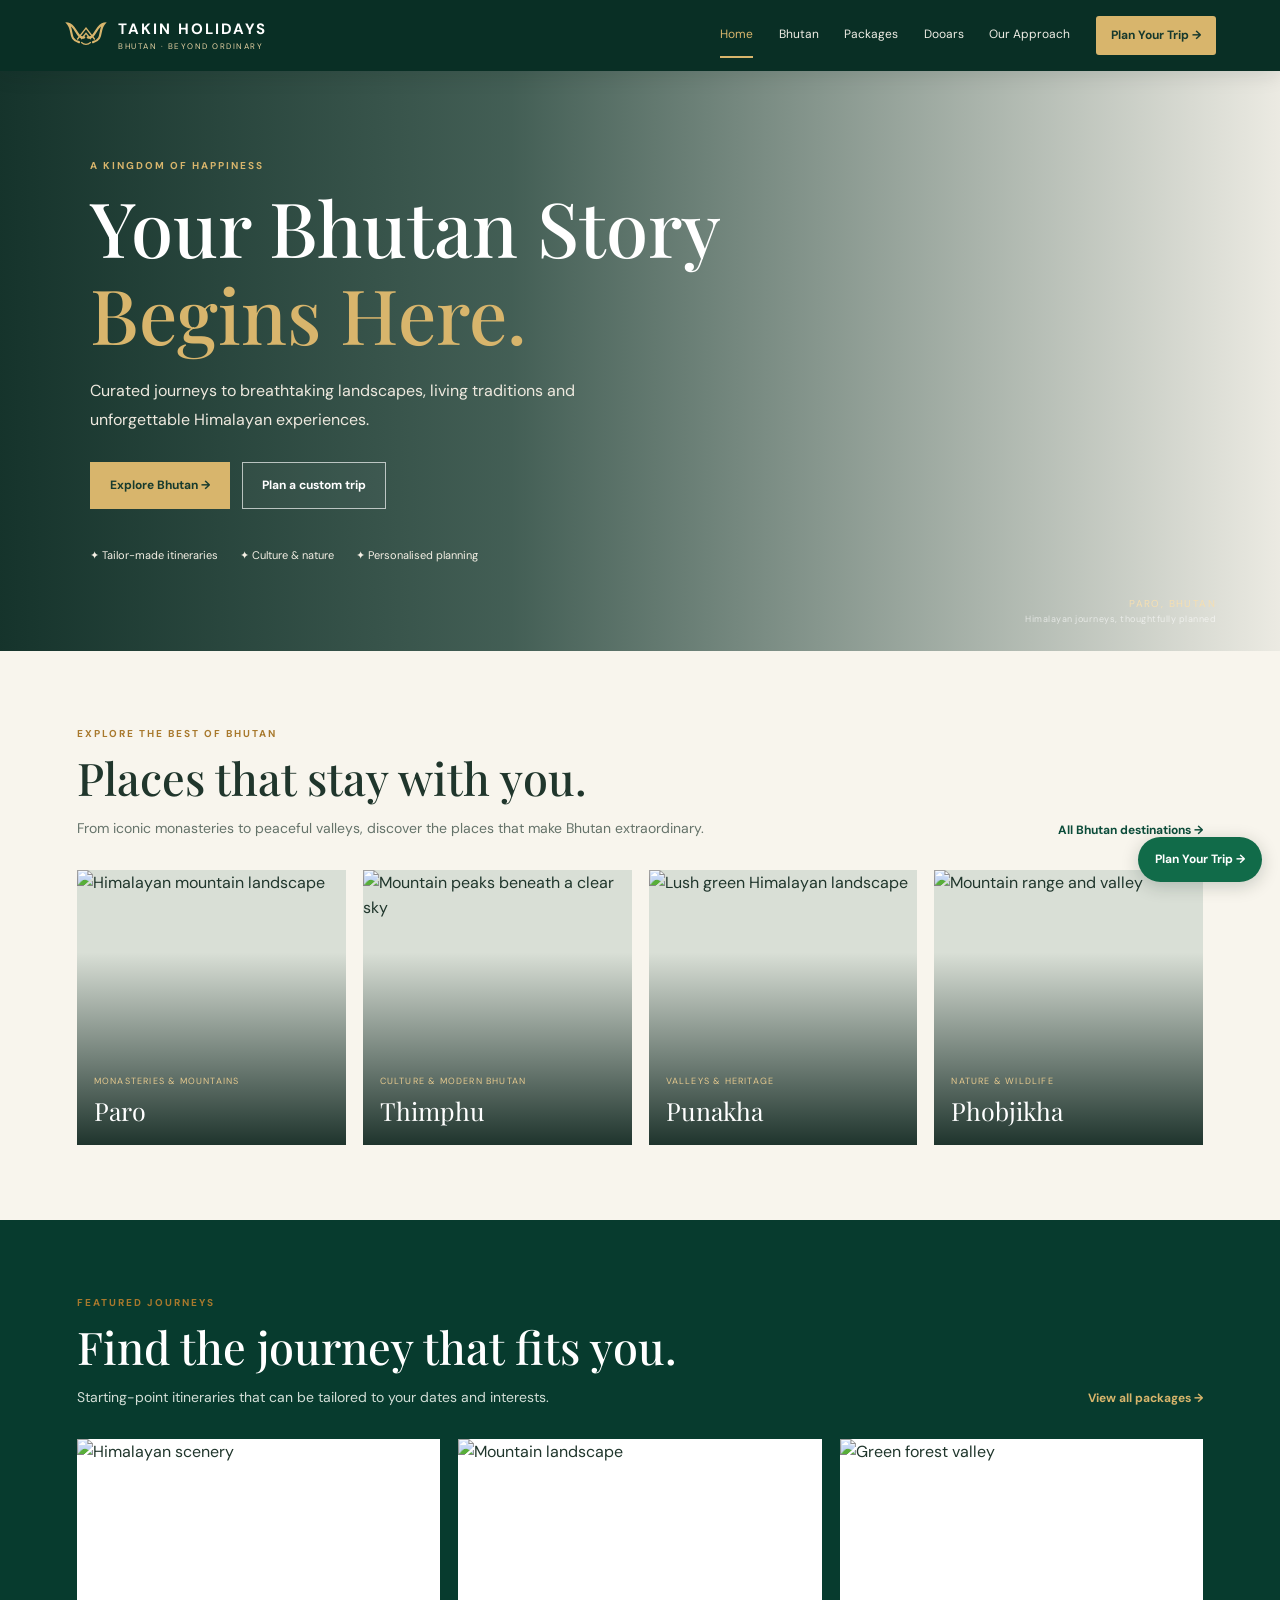
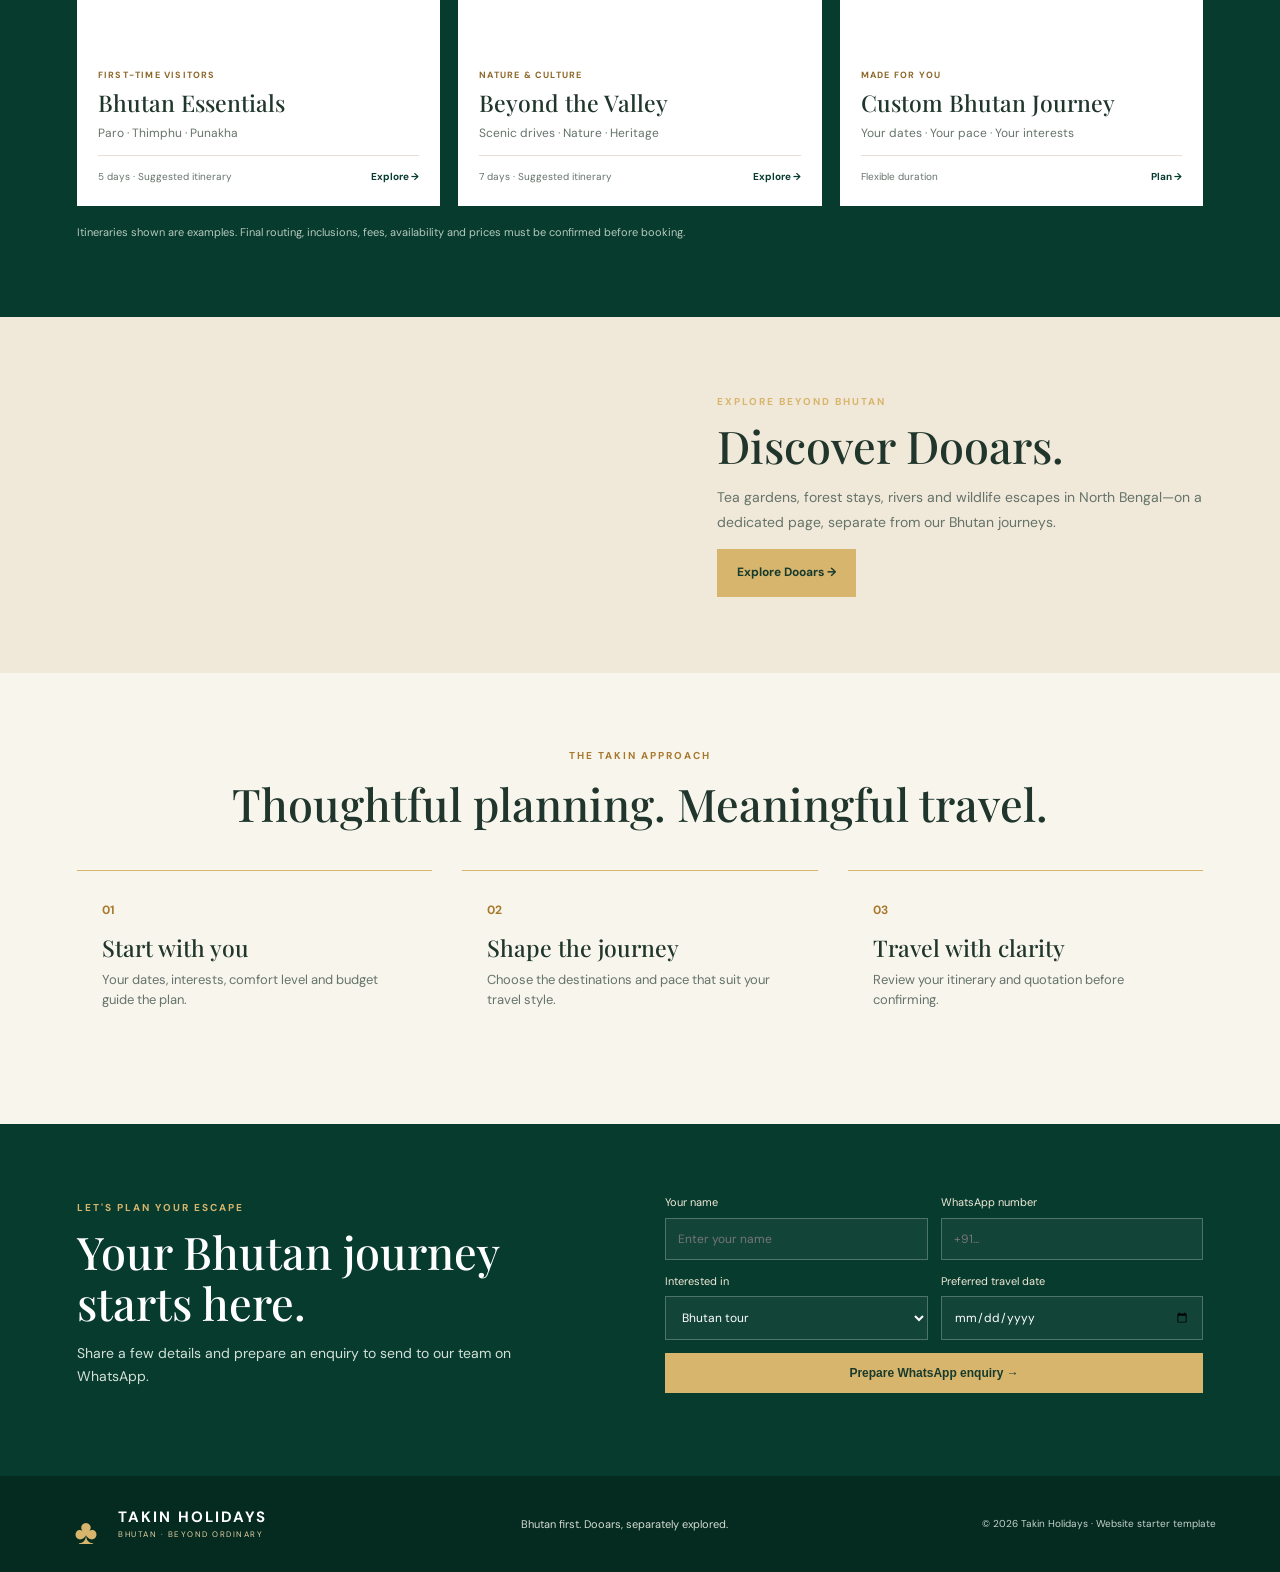
==== commit 79de8788: "Fix HTML entities and update navigation elements" ====
--- a/index.html
+++ b/index.html
@@ -11,16 +11,16 @@
 <header class="site-header">
   <a class="brand" href="index.html" aria-label="Takin Holidays home">
     <span class="brand-mark" aria-hidden="true"><svg viewBox="0 0 100 70"><path d="M46 38 C29 43 27 9 9 7 C22 22 10 43 34 49 M54 38 C71 43 73 9 91 7 C78 22 90 43 66 49" fill="none" stroke="currentColor" stroke-width="5" stroke-linecap="round"/><path d="M30 43 L50 17 L70 43 M39 42 L50 29 L61 42" fill="none" stroke="currentColor" stroke-width="3"/><path d="M39 49 Q50 59 61 49" fill="none" stroke="currentColor" stroke-width="3"/></svg></span>
-    <span><strong>TAKIN HOLIDAYS</strong><small>BHUTAN Â· BEYOND ORDINARY</small></span>
+    <span><strong>TAKIN HOLIDAYS</strong><small>BHUTAN &middot; BEYOND ORDINARY</small></span>
   </a>
-  <button class="menu-toggle" aria-label="Toggle navigation" aria-expanded="false">â˜°</button>
+  <button class="menu-toggle" aria-label="Toggle navigation" aria-expanded="false">&#9776;</button>
   <nav class="main-nav">
     <a class="active" href="index.html">Home</a>
     <a href="bhutan.html">Bhutan</a>
     <a href="packages.html">Packages</a>
     <a href="dooars.html">Dooars</a>
     <a href="#about">Our Approach</a>
-    <a href="#contact" class="nav-cta">Plan Your Trip â†—</a>
+    <a href="#contact" class="nav-cta">Plan Your Trip &rarr;</a>
   </nav>
 </header>
 <main>
@@ -29,13 +29,13 @@
     <p class="eyebrow">A KINGDOM OF HAPPINESS</p>
     <h1>Your Bhutan Story <em>Begins Here.</em></h1>
     <p class="hero-copy">Curated journeys to breathtaking landscapes, living traditions and unforgettable Himalayan experiences.</p>
-    <div class="button-row"><a class="btn btn-gold" href="bhutan.html">Explore Bhutan â†—</a><a class="btn btn-outline" href="#contact">Plan a custom trip</a></div>
-    <div class="trust-row"><span>âœ¦ Tailor-made itineraries</span><span>âœ¦ Culture & nature</span><span>âœ¦ Personalised planning</span></div>
+    <div class="button-row"><a class="btn btn-gold" href="bhutan.html">Explore Bhutan &rarr;</a><a class="btn btn-outline" href="#contact">Plan a custom trip</a></div>
+    <div class="trust-row"><span>&#10022; Tailor-made itineraries</span><span>&#10022; Culture & nature</span><span>&#10022; Personalised planning</span></div>
   </div>
   <div class="hero-caption">PARO, BHUTAN <span>Himalayan journeys, thoughtfully planned</span></div>
 </section>
 <section class="section destinations-section">
-  <div class="section-heading"><div><p class="eyebrow">EXPLORE THE BEST OF BHUTAN</p><h2>Places that stay with you.</h2><p>From iconic monasteries to peaceful valleys, discover the places that make Bhutan extraordinary.</p></div><a class="text-link" href="bhutan.html">All Bhutan destinations â†—</a></div>
+  <div class="section-heading"><div><p class="eyebrow">EXPLORE THE BEST OF BHUTAN</p><h2>Places that stay with you.</h2><p>From iconic monasteries to peaceful valleys, discover the places that make Bhutan extraordinary.</p></div><a class="text-link" href="bhutan.html">All Bhutan destinations &rarr;</a></div>
   <div class="destination-grid">
     <a class="destination-card" href="bhutan.html#paro"><img src="https://images.unsplash.com/photo-1544735716-392fe2489ffa?auto=format&fit=crop&w=800&q=85" alt="Himalayan mountain landscape"><span class="card-shade"></span><span class="destination-label"><small>MONASTERIES & MOUNTAINS</small><strong>Paro</strong></span></a>
     <a class="destination-card" href="bhutan.html#thimphu"><img src="https://images.unsplash.com/photo-1519681393784-d120267933ba?auto=format&fit=crop&w=800&q=85" alt="Mountain peaks beneath a clear sky"><span class="card-shade"></span><span class="destination-label"><small>CULTURE & MODERN BHUTAN</small><strong>Thimphu</strong></span></a>
@@ -44,22 +44,22 @@
   </div>
 </section>
 <section class="section package-section" id="packages">
-  <div class="section-heading"><div><p class="eyebrow">FEATURED JOURNEYS</p><h2>Find the journey that fits you.</h2><p>Starting-point itineraries that can be tailored to your dates and interests.</p></div><a class="text-link" href="packages.html">View all packages â†—</a></div>
+  <div class="section-heading"><div><p class="eyebrow">FEATURED JOURNEYS</p><h2>Find the journey that fits you.</h2><p>Starting-point itineraries that can be tailored to your dates and interests.</p></div><a class="text-link" href="packages.html">View all packages &rarr;</a></div>
   <div class="package-grid">
-    <article class="package-card"><img src="https://images.unsplash.com/photo-1544735716-392fe2489ffa?auto=format&fit=crop&w=800&q=80" alt="Himalayan scenery"><div class="package-body"><span class="tag">FIRST-TIME VISITORS</span><h3>Bhutan Essentials</h3><p>Paro Â· Thimphu Â· Punakha</p><div class="package-bottom"><span>5 days Â· Suggested itinerary</span><a href="packages.html#essentials">Explore â†—</a></div></div></article>
-    <article class="package-card"><img src="https://images.unsplash.com/photo-1464822759023-fed622ff2c3b?auto=format&fit=crop&w=800&q=80" alt="Mountain landscape"><div class="package-body"><span class="tag">NATURE & CULTURE</span><h3>Beyond the Valley</h3><p>Scenic drives Â· Nature Â· Heritage</p><div class="package-bottom"><span>7 days Â· Suggested itinerary</span><a href="packages.html#beyond">Explore â†—</a></div></div></article>
-    <article class="package-card"><img src="https://images.unsplash.com/photo-1518709268805-4e9042af9f23?auto=format&fit=crop&w=800&q=80" alt="Green forest valley"><div class="package-body"><span class="tag">MADE FOR YOU</span><h3>Custom Bhutan Journey</h3><p>Your dates Â· Your pace Â· Your interests</p><div class="package-bottom"><span>Flexible duration</span><a href="#contact">Plan â†—</a></div></div></article>
+    <article class="package-card"><img src="https://images.unsplash.com/photo-1544735716-392fe2489ffa?auto=format&fit=crop&w=800&q=80" alt="Himalayan scenery"><div class="package-body"><span class="tag">FIRST-TIME VISITORS</span><h3>Bhutan Essentials</h3><p>Paro &middot; Thimphu &middot; Punakha</p><div class="package-bottom"><span>5 days &middot; Suggested itinerary</span><a href="packages.html#essentials">Explore &rarr;</a></div></div></article>
+    <article class="package-card"><img src="https://images.unsplash.com/photo-1464822759023-fed622ff2c3b?auto=format&fit=crop&w=800&q=80" alt="Mountain landscape"><div class="package-body"><span class="tag">NATURE & CULTURE</span><h3>Beyond the Valley</h3><p>Scenic drives &middot; Nature &middot; Heritage</p><div class="package-bottom"><span>7 days &middot; Suggested itinerary</span><a href="packages.html#beyond">Explore &rarr;</a></div></div></article>
+    <article class="package-card"><img src="https://images.unsplash.com/photo-1518709268805-4e9042af9f23?auto=format&fit=crop&w=800&q=80" alt="Green forest valley"><div class="package-body"><span class="tag">MADE FOR YOU</span><h3>Custom Bhutan Journey</h3><p>Your dates &middot; Your pace &middot; Your interests</p><div class="package-bottom"><span>Flexible duration</span><a href="#contact">Plan &rarr;</a></div></div></article>
   </div>
   <p class="fine-print">Itineraries shown are examples. Final routing, inclusions, fees, availability and prices must be confirmed before booking.</p>
 </section>
 <section class="dooars-band">
   <div class="dooars-photo" role="img" aria-label="Lush forest and mountain landscape"></div>
-  <div class="dooars-copy"><p class="eyebrow">EXPLORE BEYOND BHUTAN</p><h2>Discover Dooars.</h2><p>Tea gardens, forest stays, rivers and wildlife escapes in North Bengalâ€”on a dedicated page, separate from our Bhutan journeys.</p><a class="btn btn-gold" href="dooars.html">Explore Dooars â†—</a></div>
+  <div class="dooars-copy"><p class="eyebrow">EXPLORE BEYOND BHUTAN</p><h2>Discover Dooars.</h2><p>Tea gardens, forest stays, rivers and wildlife escapes in North Bengal&#8212;on a dedicated page, separate from our Bhutan journeys.</p><a class="btn btn-gold" href="dooars.html">Explore Dooars &rarr;</a></div>
 </section>
 <section class="section approach" id="about"><p class="eyebrow">THE TAKIN APPROACH</p><h2>Thoughtful planning. Meaningful travel.</h2><div class="feature-grid"><div><span>01</span><h3>Start with you</h3><p>Your dates, interests, comfort level and budget guide the plan.</p></div><div><span>02</span><h3>Shape the journey</h3><p>Choose the destinations and pace that suit your travel style.</p></div><div><span>03</span><h3>Travel with clarity</h3><p>Review your itinerary and quotation before confirming.</p></div></div></section>
-<section class="contact-section" id="contact"><div><p class="eyebrow">LET'S PLAN YOUR ESCAPE</p><h2>Your Bhutan journey starts here.</h2><p>Share a few details and prepare an enquiry to send to our team on WhatsApp.</p></div><form class="enquiry-form" data-enquiry><label>Your name<input name="name" required placeholder="Enter your name"></label><label>WhatsApp number<input name="phone" type="tel" required placeholder="+91..." pattern="[+0-9 ()-]{8,20}"></label><label>Interested in<select name="interest"><option>Bhutan tour</option><option>Dooars getaway</option><option>Custom itinerary</option><option>Hotel and transport</option></select></label><label>Preferred travel date<input name="date" type="date"></label><button class="btn btn-gold" type="submit">Prepare WhatsApp enquiry â†—</button><p class="form-note" aria-live="polite"></p></form></section>
+<section class="contact-section" id="contact"><div><p class="eyebrow">LET'S PLAN YOUR ESCAPE</p><h2>Your Bhutan journey starts here.</h2><p>Share a few details and prepare an enquiry to send to our team on WhatsApp.</p></div><form class="enquiry-form" data-enquiry><label>Your name<input name="name" required placeholder="Enter your name"></label><label>WhatsApp number<input name="phone" type="tel" required placeholder="+91..." pattern="[+0-9 ()-]{8,20}"></label><label>Interested in<select name="interest"><option>Bhutan tour</option><option>Dooars getaway</option><option>Custom itinerary</option><option>Hotel and transport</option></select></label><label>Preferred travel date<input name="date" type="date"></label><button class="btn btn-gold" type="submit">Prepare WhatsApp enquiry &rarr;</button><p class="form-note" aria-live="polite"></p></form></section>
 </main>
-<footer class="site-footer"><a class="brand" href="index.html"><span class="brand-mark">â™§</span><span><strong>TAKIN HOLIDAYS</strong><small>BHUTAN Â· BEYOND ORDINARY</small></span></a><p>Bhutan first. Dooars, separately explored.</p><small>Â© <span data-year></span> Takin Holidays Â· Website starter template</small></footer>
-<a class="floating-whatsapp" href="#contact" aria-label="Plan a trip">Plan Your Trip â†—</a>
+<footer class="site-footer"><a class="brand" href="index.html"><span class="brand-mark">&#9827;</span><span><strong>TAKIN HOLIDAYS</strong><small>BHUTAN &middot; BEYOND ORDINARY</small></span></a><p>Bhutan first. Dooars, separately explored.</p><small>&copy; <span data-year></span> Takin Holidays &middot; Website starter template</small></footer>
+<a class="floating-whatsapp" href="#contact" aria-label="Plan a trip">Plan Your Trip &rarr;</a>
 <script src="app.js"></script>
 </body></html>
--- a/style.css
+++ b/style.css
@@ -0,0 +1,5 @@
+@import url('https://fonts.googleapis.com/css2?family=DM+Sans:wght@400;500;600;700&family=Playfair+Display:wght@400;500;600;700&display=swap');
+:root{--green:#073b2e;--green2:#0c4c3a;--gold:#d8b56c;--gold-dark:#a8792d;--ivory:#f8f5ed;--ink:#20362c;--muted:#65736a;--line:#e7e0d2;--white:#fff;--serif:'Playfair Display',Georgia,serif;--sans:'DM Sans',Arial,sans-serif}
+*{box-sizing:border-box}html{scroll-behavior:smooth;scroll-padding-top:90px}body{margin:0;background:var(--ivory);color:var(--ink);font-family:var(--sans);line-height:1.6}a{color:inherit;text-decoration:none}img{display:block;max-width:100%}.site-header{position:sticky;top:0;z-index:50;background:rgba(5,43,33,.98);color:#fff;display:flex;align-items:center;justify-content:space-between;padding:13px clamp(18px,5vw,72px);gap:25px;box-shadow:0 3px 20px #001b1420}.brand{display:flex;align-items:center;gap:10px;min-width:max-content}.brand-mark{display:grid;place-items:center;color:var(--gold);width:44px;height:40px;font-size:35px}.brand-mark svg{width:100%;height:100%}.brand strong{display:block;letter-spacing:2px;font-size:15px;line-height:1.4}.brand small{display:block;color:#e6d2a3;letter-spacing:1.5px;font-size:8px}.main-nav{display:flex;align-items:center;gap:clamp(12px,2vw,28px);font-size:12px}.main-nav>a:not(.nav-cta){padding:12px 0;color:#f0eee6;border-bottom:2px solid transparent}.main-nav>a:hover,.main-nav>a.active{color:var(--gold);border-color:var(--gold)}.nav-cta{background:var(--gold);color:#16392d;padding:10px 15px;border-radius:3px;font-weight:700}.menu-toggle{display:none;background:none;border:1px solid #ffffff45;color:#fff;padding:8px 11px;font-size:19px}.hero{min-height:580px;position:relative;display:flex;align-items:center;padding:65px clamp(22px,7vw,100px);background:linear-gradient(90deg,rgba(2,35,27,.92) 0%,rgba(4,42,32,.74) 40%,rgba(4,35,29,.05) 100%),url('https://images.unsplash.com/photo-1544735716-392fe2489ffa?auto=format&fit=crop&w=2000&q=90') center 48%/cover;color:white}.hero-content{max-width:650px}.eyebrow{color:var(--gold-dark);font-size:10px;letter-spacing:2px;font-weight:700;margin:0 0 10px}.hero .eyebrow,.inner-hero .eyebrow,.dooars-copy .eyebrow,.contact-section .eyebrow{color:var(--gold)}h1,h2,h3,p{margin-top:0}h1,h2,h3{font-family:var(--serif);font-weight:500;line-height:1.14}h1{font-size:clamp(43px,6vw,76px);max-width:750px;margin-bottom:20px}h1 em{color:var(--gold);font-style:normal;display:block}h2{font-size:clamp(30px,4vw,45px);margin-bottom:14px}h3{font-size:23px;margin-bottom:8px}.hero-copy{font-size:16px;max-width:530px;color:#eee9df;line-height:1.8}.button-row{display:flex;gap:12px;flex-wrap:wrap;margin-top:27px}.btn{display:inline-flex;align-items:center;justify-content:center;padding:13px 19px;font-size:12px;font-weight:700;border:1px solid transparent;transition:transform .2s,background .2s}.btn:hover{transform:translateY(-2px)}.btn-gold{background:var(--gold);color:#173b2e}.btn-outline{border-color:#ffffffa8;color:#fff;background:#ffffff08}.hero-caption{position:absolute;right:5%;bottom:25px;text-align:right;font-size:10px;letter-spacing:1.4px;color:#f5dfb2}.hero-caption span{display:block;color:#fff9;font-size:9px;letter-spacing:.5px}.trust-row{display:flex;gap:22px;flex-wrap:wrap;margin-top:38px;color:#f5f0e5;font-size:11px}.section{padding:75px clamp(20px,6vw,88px)}.section-heading{display:flex;align-items:end;justify-content:space-between;gap:25px;margin-bottom:30px}.section-heading>div{max-width:700px}.section-heading p:not(.eyebrow){color:var(--muted);max-width:660px;font-size:14px;margin-bottom:0}.text-link{color:var(--green2);font-weight:700;font-size:12px;white-space:nowrap}.text-link:hover{color:var(--gold-dark)}.destination-grid{display:grid;grid-template-columns:repeat(4,minmax(0,1fr));gap:17px}.destination-card{position:relative;display:block;min-height:275px;overflow:hidden;background:#d9dfd6}.destination-card img{position:absolute;width:100%;height:100%;object-fit:cover;transition:transform .45s}.destination-card:hover img{transform:scale(1.06)}.card-shade{position:absolute;inset:0;background:linear-gradient(0deg,rgba(0,24,17,.86),transparent 70%)}.destination-label{position:absolute;left:17px;right:12px;bottom:18px;color:#fff;display:grid;gap:5px}.destination-label small{font-size:9px;letter-spacing:1.2px;color:#e5c98e}.destination-label strong{font:25px var(--serif)}.package-section{background:#073b2e;color:#fff}.package-section .section-heading p:not(.eyebrow){color:#d3ded7}.package-section .text-link{color:var(--gold)}.package-grid{display:grid;grid-template-columns:repeat(3,minmax(0,1fr));gap:18px}.package-card{background:#fff;color:var(--ink);overflow:hidden}.package-card>img{height:200px;width:100%;object-fit:cover}.package-body{padding:21px}.tag{display:inline-block;color:#8d6728;font-size:9px;font-weight:700;letter-spacing:1.2px;margin-bottom:8px}.package-body p{font-size:12px;color:var(--muted)}.package-bottom{border-top:1px solid var(--line);padding-top:13px;display:flex;align-items:center;justify-content:space-between;gap:10px;font-size:10px;color:var(--muted)}.package-bottom a{color:var(--green);font-weight:700}.fine-print{font-size:11px;color:#b7c9be;margin:18px 0 0}.dooars-band{display:grid;grid-template-columns:1fr 1fr;background:#f0e8d8}.dooars-photo{min-height:350px;background:url('https://images.unsplash.com/photo-1448375240586-882707db888b?auto=format&fit=crop&w=1200&q=85') center/cover}.dooars-copy{padding:clamp(35px,6vw,80px);align-self:center}.dooars-copy p:not(.eyebrow){max-width:490px;color:var(--muted);font-size:14px;line-height:1.8}.approach{text-align:center}.approach>.eyebrow{margin-bottom:14px}.feature-grid{display:grid;grid-template-columns:repeat(3,1fr);gap:30px;text-align:left;margin-top:40px}.feature-grid>div{padding:25px;border-top:1px solid var(--gold)}.feature-grid span{color:var(--gold-dark);font-weight:700;font-size:12px}.feature-grid h3{margin-top:14px}.feature-grid p{color:var(--muted);font-size:13px}.contact-section{display:grid;grid-template-columns:1fr 1fr;gap:50px;padding:70px clamp(20px,6vw,88px);background:var(--green);color:white}.contact-section>div{align-self:center}.contact-section p:not(.eyebrow){color:#d4e0d7;max-width:470px;font-size:14px}.enquiry-form{display:grid;grid-template-columns:1fr 1fr;gap:13px}.enquiry-form label{font-size:11px;color:#f1e9d8}.enquiry-form input,.enquiry-form select{display:block;width:100%;margin-top:6px;padding:12px;border:1px solid #ffffff40;background:#ffffff0c;color:#fff;border-radius:0;font:12px var(--sans)}.enquiry-form select option{color:#20362c}.enquiry-form button{grid-column:1/-1;border:0}.form-note{grid-column:1/-1;font-size:11px!important;margin:0}.site-footer{padding:28px clamp(20px,5vw,72px);display:flex;align-items:center;justify-content:space-between;gap:18px;flex-wrap:wrap;background:#052b21;color:white}.site-footer p{font-size:11px;color:#d5dcd4;margin:0}.site-footer>small{font-size:10px;color:#c7d2ca}.floating-whatsapp{position:fixed;bottom:18px;right:18px;z-index:20;background:#116b49;color:white;border-radius:30px;padding:13px 17px;font-size:12px;font-weight:700;box-shadow:0 4px 18px #001c1533}.inner-hero{min-height:360px;display:flex;align-items:center;padding:60px clamp(22px,7vw,100px);color:#fff;background-position:center;background-size:cover}.inner-hero>div{max-width:690px}.inner-hero h1{font-size:clamp(43px,6vw,68px)}.inner-hero p:not(.eyebrow){max-width:580px;color:#f1eee7;line-height:1.8}.bhutan-hero{background-image:linear-gradient(90deg,#042e24ed,#073b2e69 65%,#073b2e15),url('https://images.unsplash.com/photo-1544735716-392fe2489ffa?auto=format&fit=crop&w=1800&q=85')}.dooars-hero{background-image:linear-gradient(90deg,#042e24e8,#073b2e55 70%),url('https://images.unsplash.com/photo-1448375240586-882707db888b?auto=format&fit=crop&w=1800&q=85')}.packages-hero{background-image:linear-gradient(90deg,#042e24e8,#073b2e55 70%),url('https://images.unsplash.com/photo-1464822759023-fed622ff2c3b?auto=format&fit=crop&w=1800&q=85')}.place-list{display:grid;gap:25px}.place-row{display:grid;grid-template-columns:minmax(220px,.85fr) 1.15fr;gap:32px;align-items:center;padding-bottom:25px;border-bottom:1px solid var(--line)}.place-row img{width:100%;height:270px;object-fit:cover}.place-row p:not(.eyebrow){font-size:13px;color:var(--muted);line-height:1.85}.place-meta{font-size:11px!important;color:var(--green2)!important;font-weight:700}.cta-strip{display:flex;justify-content:space-between;align-items:center;gap:25px;padding:42px clamp(20px,6vw,88px);background:#eae2d2}.cta-strip p:not(.eyebrow){color:var(--muted);font-size:13px;margin-bottom:0}.simple-package-grid{display:grid;grid-template-columns:repeat(3,minmax(0,1fr));gap:18px}.simple-package-grid article{background:white;border:1px solid var(--line);padding:24px}.simple-package-grid article p,.simple-package-grid li{font-size:12px;color:var(--muted)}.simple-package-grid ul{padding-left:17px}.simple-package-grid .text-link{display:inline-block;margin-top:10px}.dooars-grid{grid-template-columns:repeat(4,minmax(0,1fr))}
+@media(max-width:900px){.site-header{flex-wrap:wrap;padding:12px 18px}.menu-toggle{display:block}.main-nav{display:none;flex-basis:100%;flex-direction:column;align-items:stretch;gap:3px;padding:8px 0 12px}.main-nav.open{display:flex}.main-nav>a:not(.nav-cta){padding:10px 4px}.nav-cta{text-align:center}.destination-grid,.dooars-grid{grid-template-columns:repeat(2,minmax(0,1fr))}.destination-card{min-height:245px}.hero{min-height:540px}.hero-caption{display:none}.section{padding-top:55px;padding-bottom:55px}.contact-section{gap:25px}.package-card>img{height:160px}}
+@media(max-width:620px){.brand strong{font-size:13px}.brand-mark{width:35px;height:34px}.hero{min-height:570px;padding:48px 22px;background-position:58% center}.hero-copy{font-size:14px}.trust-row{gap:10px 16px;font-size:10px}.section-heading{display:block}.section-heading .text-link{display:inline-block;margin-top:18px}.destination-grid,.package-grid,.simple-package-grid,.feature-grid{grid-template-columns:1fr}.destination-card{min-height:270px}.package-card>img{height:205px}.dooars-band{grid-template-columns:1fr}.dooars-photo{min-height:230px}.dooars-copy{padding:35px 23px}.feature-grid{gap:8px;margin-top:25px}.feature-grid>div{padding:20px 4px}.contact-section{grid-template-columns:1fr;padding:48px 22px;gap:20px}.enquiry-form{grid-template-columns:1fr}.enquiry-form button,.form-note{grid-column:auto}.place-row{grid-template-columns:1fr;gap:17px}.place-row img{height:230px}.inner-hero{min-height:360px;padding:48px 22px}.cta-strip{align-items:flex-start;flex-direction:column}.site-footer{align-items:flex-start;flex-direction:column}.floating-whatsapp{right:12px;bottom:12px}.section{padding-left:20px;padding-right:20px}}
